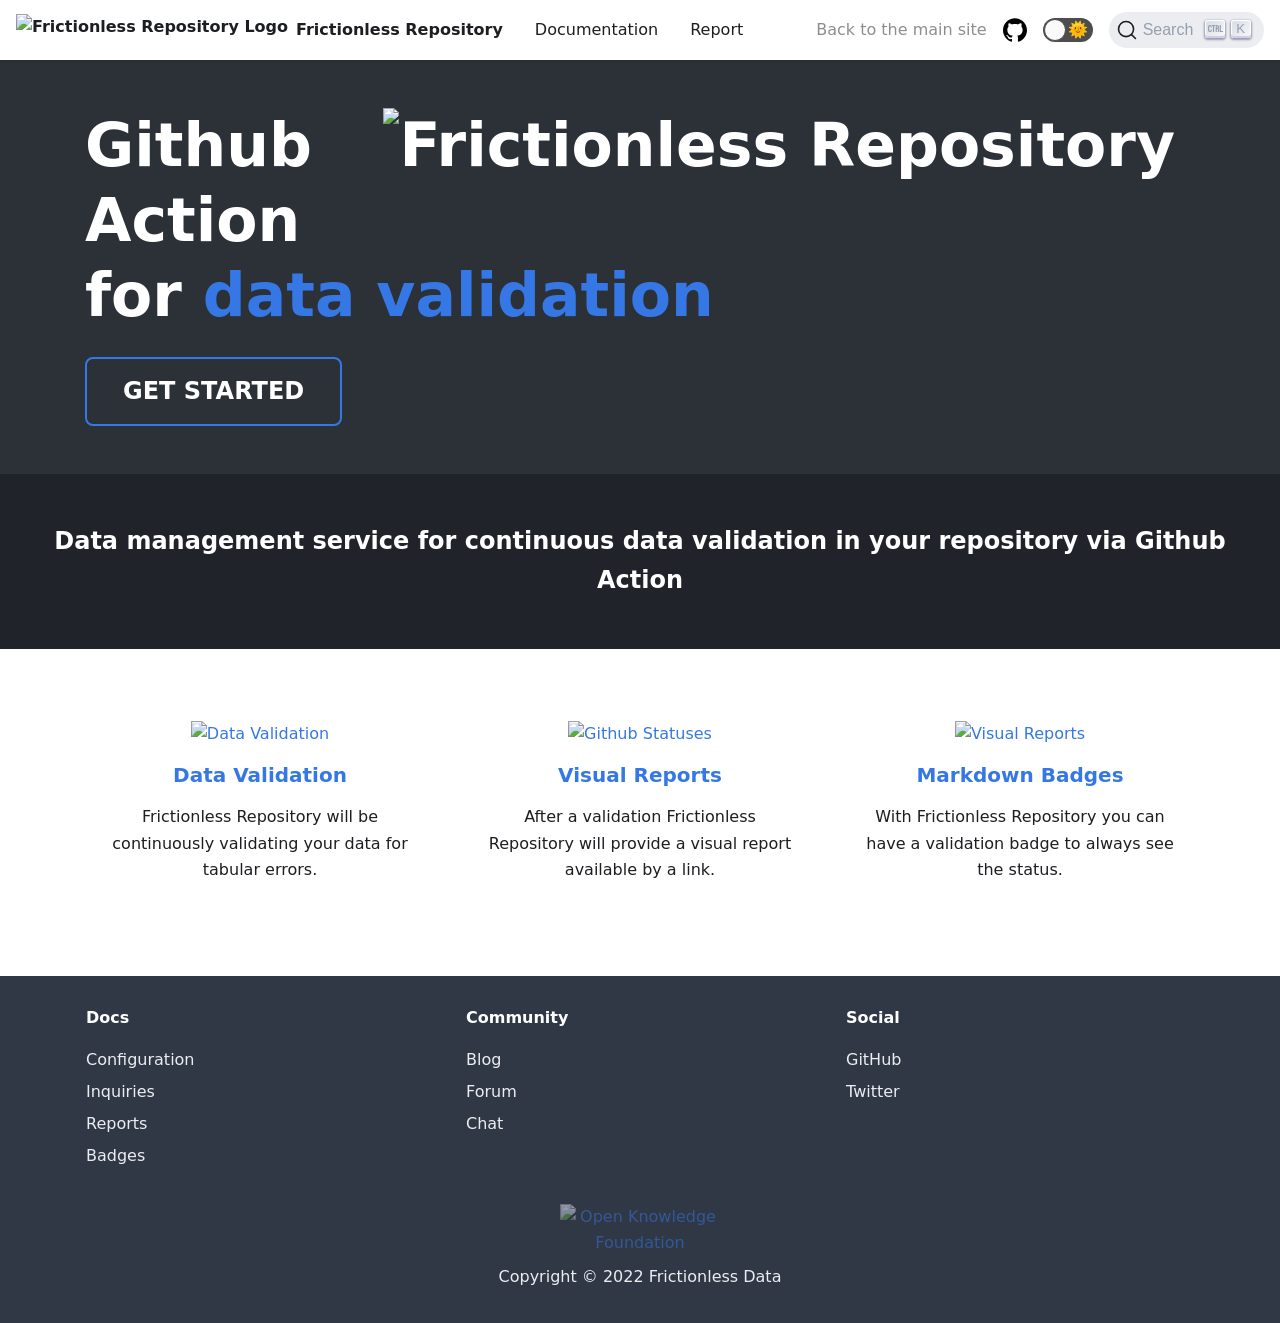
==== index.html @ dc53f37b "Deploying to site from  @ f4a8faf5091ffe5122a5ea6b5853c8a580663363 🚀" ====
<!doctype html>
<html lang="en" dir="ltr">
<head>
<meta charset="UTF-8">
<meta name="viewport" content="width=device-width,initial-scale=1">
<meta name="generator" content="Docusaurus v2.0.0-alpha.72">
<link rel="alternate" type="application/rss+xml" href="/blog/rss.xml" title="Frictionless Repository Blog RSS Feed">
<link rel="alternate" type="application/atom+xml" href="/blog/atom.xml" title="Frictionless Repository Blog Atom Feed">
<link rel="search" type="application/opensearchdescription+xml" title="Frictionless Repository" href="/opensearch.xml"><title data-react-helmet="true">Github Action for Frictionless Data validation | Frictionless Repository</title><meta data-react-helmet="true" property="og:title" content="Github Action for Frictionless Data validation | Frictionless Repository"><meta data-react-helmet="true" name="description" content="Github Action for Frictionless Data validation"><meta data-react-helmet="true" property="og:description" content="Github Action for Frictionless Data validation"><meta data-react-helmet="true" property="og:image" content="https://repository.frictionlessdata.io/img/docusaurus.png"><meta data-react-helmet="true" name="twitter:image" content="https://repository.frictionlessdata.io/img/docusaurus.png"><meta data-react-helmet="true" name="twitter:card" content="summary_large_image"><meta data-react-helmet="true" property="og:url" content="https://repository.frictionlessdata.io/"><meta data-react-helmet="true" name="docsearch:language" content="en"><meta data-react-helmet="true" name="docsearch:docusaurus_tag" content="default"><link data-react-helmet="true" rel="shortcut icon" href="/img/logo.png"><link data-react-helmet="true" rel="canonical" href="https://repository.frictionlessdata.io/"><link data-react-helmet="true" rel="alternate" href="https://repository.frictionlessdata.io/" hreflang="en"><link data-react-helmet="true" rel="alternate" href="https://repository.frictionlessdata.io/" hreflang="x-default"><link data-react-helmet="true" rel="preconnect" href="https://BH4D9OD16A-dsn.algolia.net" crossorigin="anonymous"><script data-react-helmet="true">function maybeInsertBanner(){window.__DOCUSAURUS_INSERT_BASEURL_BANNER&&insertBanner()}function insertBanner(){var n=document.getElementById("docusaurus-base-url-issue-banner-container");if(n){n.innerHTML='\n<div id="docusaurus-base-url-issue-banner" style="border: thick solid red; background-color: rgb(255, 230, 179); margin: 20px; padding: 20px; font-size: 20px;">\n   <p style="font-weight: bold; font-size: 30px;">Your Docusaurus site did not load properly.</p>\n   <p>A very common reason is a wrong site <a href="https://v2.docusaurus.io/docs/docusaurus.config.js/#baseurl" style="font-weight: bold;">baseUrl configuration</a>.</p>\n   <p>Current configured baseUrl = <span style="font-weight: bold; color: red;">/</span>  (default value)</p>\n   <p>We suggest trying baseUrl = <span id="docusaurus-base-url-issue-banner-suggestion-container" style="font-weight: bold; color: green;"></span></p>\n</div>\n';var e=document.getElementById("docusaurus-base-url-issue-banner-suggestion-container"),s=window.location.pathname,r="/"===s.substr(-1)?s:s+"/";e.innerHTML=r}}window.__DOCUSAURUS_INSERT_BASEURL_BANNER=!0,document.addEventListener("DOMContentLoaded",maybeInsertBanner)</script><link rel="stylesheet" href="/assets/css/styles.a4388055.css">
<link rel="preload" href="/assets/js/styles.81590f58.js" as="script">
<link rel="preload" href="/assets/js/runtime~main.02af3ae9.js" as="script">
<link rel="preload" href="/assets/js/main.503d4400.js" as="script">
<link rel="preload" href="/assets/js/common.3032c76e.js" as="script">
<link rel="preload" href="/assets/js/c4f5d8e4.3cab4b3d.js" as="script">
</head>
<body>
<script>!function(){function t(t){document.documentElement.setAttribute("data-theme",t)}var e=function(){var t=null;try{t=localStorage.getItem("theme")}catch(t){}return t}();t(null!==e?e:"light")}()</script><div id="__docusaurus">
<div id="docusaurus-base-url-issue-banner-container"></div><div><a href="#main" class="skipToContent_OuoZ">Skip to main content</a></div><nav class="navbar navbar--fixed-top navbarHideable_RReh"><div class="navbar__inner"><div class="navbar__items"><button aria-label="Navigation bar toggle" class="navbar__toggle" type="button" tabindex="0"><svg aria-label="Menu" width="30" height="30" viewBox="0 0 30 30" role="img" focusable="false"><title>Menu</title><path stroke="currentColor" stroke-linecap="round" stroke-miterlimit="10" stroke-width="2" d="M4 7h22M4 15h22M4 23h22"></path></svg></button><a class="navbar__brand" href="/"><img src="/img/logo.png" alt="Frictionless Repository Logo" class="themedImage_TMUO themedImage--light_4Vu1 navbar__logo"><img src="/img/logo.png" alt="Frictionless Repository Logo" class="themedImage_TMUO themedImage--dark_uzRr navbar__logo"><strong class="navbar__title">Frictionless Repository</strong></a><a class="navbar__item navbar__link" href="/docs/introduction">Documentation</a><a class="navbar__item navbar__link" href="/report">Report</a></div><div class="navbar__items navbar__items--right"><a href="https://frictionlessdata.io/" target="_blank" rel="noopener noreferrer" class="navbar__item navbar__link header-mainsite-link">Back to the main site</a><a href="https://github.com/frictionlessdata/repository" target="_blank" rel="noopener noreferrer" class="navbar__item navbar__link header-github-link" aria-label="GitHub repository"></a><div class="react-toggle react-toggle--disabled displayOnlyInLargeViewport_cxYs"><div class="react-toggle-track"><div class="react-toggle-track-check"><span class="toggle_iYfV">🌜</span></div><div class="react-toggle-track-x"><span class="toggle_iYfV">🌞</span></div></div><div class="react-toggle-thumb"></div><input type="checkbox" disabled="" aria-label="Dark mode toggle" class="react-toggle-screenreader-only"></div><button type="button" class="DocSearch DocSearch-Button" aria-label="Search"><span class="DocSearch-Button-Container"><svg width="20" height="20" class="DocSearch-Search-Icon" viewBox="0 0 20 20"><path d="M14.386 14.386l4.0877 4.0877-4.0877-4.0877c-2.9418 2.9419-7.7115 2.9419-10.6533 0-2.9419-2.9418-2.9419-7.7115 0-10.6533 2.9418-2.9419 7.7115-2.9419 10.6533 0 2.9419 2.9418 2.9419 7.7115 0 10.6533z" stroke="currentColor" fill="none" fill-rule="evenodd" stroke-linecap="round" stroke-linejoin="round"></path></svg><span class="DocSearch-Button-Placeholder">Search</span></span><span class="DocSearch-Button-Keys"></span></button></div></div><div role="presentation" class="navbar-sidebar__backdrop"></div><div class="navbar-sidebar"><div class="navbar-sidebar__brand"><a class="navbar__brand" href="/"><img src="/img/logo.png" alt="Frictionless Repository Logo" class="themedImage_TMUO themedImage--light_4Vu1 navbar__logo"><img src="/img/logo.png" alt="Frictionless Repository Logo" class="themedImage_TMUO themedImage--dark_uzRr navbar__logo"><strong class="navbar__title">Frictionless Repository</strong></a></div><div class="navbar-sidebar__items"><div class="menu"><ul class="menu__list"><li class="menu__list-item"><a class="menu__link" href="/docs/introduction">Documentation</a></li><li class="menu__list-item"><a class="menu__link" href="/report">Report</a></li><li class="menu__list-item"><a href="https://frictionlessdata.io/" target="_blank" rel="noopener noreferrer" class="menu__link header-mainsite-link">Back to the main site</a></li><li class="menu__list-item"><a href="https://github.com/frictionlessdata/repository" target="_blank" rel="noopener noreferrer" class="menu__link header-github-link" aria-label="GitHub repository"></a></li></ul></div></div></div></nav><div class="main-wrapper"><div class="hero_xiQH"><div class="heroInner_Ln6c"><h1 class="heroProjectTagline_iuFA"><img alt="Frictionless Repository" class="heroLogo_CzLu" src="/img/promo.png">Github <span>Action</span> <br>for <span class="heroProjectKeywords_bWqs">data validation</span></h1><div class="indexCtas_YzuK"><a class="indexCtasGetStartedButton_kAcb" href="/docs/introduction">Get Started</a><span class="indexCtasGitHubButtonWrapper_XkxM"><iframe class="indexCtasGitHubButton_iIgH" src="https://ghbtns.com/github-btn.html?user=frictionlessdata&amp;repo=repository&amp;type=star&amp;count=true&amp;size=large" width="160" height="30" title="GitHub Stars"></iframe></span></div></div></div><div class="announcement_F2B3 announcementDark_iLa6"><div class="announcementInner_6Se9">Data management service for continuous data validation in your repository via Github Action</div></div><div class="section_OcNc"><div class="container text--center"><div class="row"><div class="col"><a href="docs/introduction"><img class="featureImage_fOUF" alt="Data Validation" src="/img/validation.png"><h3 class="padding-top--md">Data Validation</h3></a><p class="padding-horiz--md">Frictionless Repository will be continuously validating your data for tabular errors.</p></div><div class="col"><a href="docs/reports"><img class="featureImage_fOUF" alt="Github Statuses" src="/img/reports.png"><h3 class="padding-top--md">Visual Reports</h3></a><p class="padding-horiz--md">After a validation Frictionless Repository will provide a visual report available by a link.</p></div><div class="col"><a href="docs/badges"><img class="featureImage_fOUF" alt="Visual Reports" src="/img/medal.png"><h3 class="padding-top--md">Markdown Badges</h3></a><p class="padding-horiz--md">With Frictionless Repository you can have a validation badge to always see the status.</p></div></div></div></div></div><footer class="footer footer--dark"><div class="container"><div class="row footer__links"><div class="col footer__col"><h4 class="footer__title">Docs</h4><ul class="footer__items"><li class="footer__item"><a class="footer__link-item" href="/docs/configuration">Configuration</a></li><li class="footer__item"><a class="footer__link-item" href="/docs/inquiries">Inquiries</a></li><li class="footer__item"><a class="footer__link-item" href="/docs/reports">Reports</a></li><li class="footer__item"><a class="footer__link-item" href="/docs/badges">Badges</a></li></ul></div><div class="col footer__col"><h4 class="footer__title">Community</h4><ul class="footer__items"><li class="footer__item"><a href="https://frictionlessdata.io/blog/" target="_blank" rel="noopener noreferrer" class="footer__link-item">Blog</a></li><li class="footer__item"><a href="https://github.com/frictionlessdata/project/discussions" target="_blank" rel="noopener noreferrer" class="footer__link-item">Forum</a></li><li class="footer__item"><a href="https://discordapp.com/invite/Sewv6av" target="_blank" rel="noopener noreferrer" class="footer__link-item">Chat</a></li></ul></div><div class="col footer__col"><h4 class="footer__title">Social</h4><ul class="footer__items"><li class="footer__item"><a href="https://github.com/frictionlessdata/frictionless-py" target="_blank" rel="noopener noreferrer" class="footer__link-item">GitHub</a></li><li class="footer__item"><a href="https://twitter.com/frictionlessd8a" target="_blank" rel="noopener noreferrer" class="footer__link-item">Twitter</a></li></ul></div></div><div class="footer__bottom text--center"><div class="margin-bottom--sm"><a href="https://okfn.org" target="_blank" rel="noopener noreferrer" class="footerLogoLink_SRtH"><img src="https://a.okfn.org/img/oki/landscape-white-468x122.png" alt="Open Knowledge Foundation" class="themedImage_TMUO themedImage--light_4Vu1 footer__logo"><img src="https://a.okfn.org/img/oki/landscape-white-468x122.png" alt="Open Knowledge Foundation" class="themedImage_TMUO themedImage--dark_uzRr footer__logo"></a></div><div class="footer__copyright">Copyright © 2022 Frictionless Data</div></div></div></footer></div>
<script src="/assets/js/styles.81590f58.js"></script>
<script src="/assets/js/runtime~main.02af3ae9.js"></script>
<script src="/assets/js/main.503d4400.js"></script>
<script src="/assets/js/common.3032c76e.js"></script>
<script src="/assets/js/c4f5d8e4.3cab4b3d.js"></script>
</body>
</html>
---- assets/css/styles.a4388055.css ----
.row .col,img{max-width:100%}.markdown li,body{word-wrap:break-word}pre,table{overflow:auto}blockquote,pre{margin:0 0 var(--ifm-spacing-vertical)}.button,.close{-webkit-appearance:none;cursor:pointer}.breadcrumbs__link,.button{transition-timing-function:var(--ifm-transition-timing-default)}.button--outline.button--active,.button--outline:active,.button--outline:hover,:root{--ifm-button-color:var(--ifm-font-color-base-inverse)}.button,.close,.menu__link,.navbar__link{cursor:pointer}.navbar--dark,:root{--ifm-navbar-link-hover-color:var(--ifm-color-primary)}.footer__items,.menu__list,.pills__item{list-style-type:none}.tabs__item,hr,img{box-sizing:content-box}:root,html[data-theme=dark]{--ifm-color-emphasis-500:var(--ifm-color-gray-500)}.react-toggle,html{-webkit-tap-highlight-color:transparent}:root{--ra-admonition-background-color:var(--ifm-alert-background-color);--ra-admonition-border-width:var(--ifm-alert-border-width);--ra-admonition-border-color:var(--ifm-alert-border-color);--ra-admonition-border-radius:var(--ifm-alert-border-radius);--ra-admonition-color:var(--ifm-alert-color);--ra-admonition-padding-vertical:var(--ifm-alert-padding-vertical);--ra-admonition-padding-horizontal:var(--ifm-alert-padding-horizontal);--ra-color-note:var(--ifm-color-secondary);--ra-color-important:var(--ifm-color-info);--ra-color-tip:var(--ifm-color-success);--ra-color-caution:var(--ifm-color-warning);--ra-color-warning:var(--ifm-color-danger);--ra-color-text-dark:var(--ifm-color-gray-900)}.admonition{margin-bottom:1em;--ra-admonition-icon-color:var(--ra-admonition-color)}.admonition:not(.alert){background-color:var(--ra-admonition-background-color);border:var(--ra-admonition-border-width) solid var(--ra-admonition-border-color);border-radius:var(--ra-admonition-border-radius);box-sizing:border-box;color:var(--ra-admonition-color);padding:var(--ra-admonition-padding-vertical) var(--ra-admonition-padding-horizontal);--ra-admonition-background-color:var(--ifm-color-primary)}.container,.row .col{padding:0 var(--ifm-spacing-horizontal);width:100%}.admonition h5{margin-top:0;margin-bottom:8px;text-transform:uppercase}.admonition-icon{display:inline-block;vertical-align:middle;margin-right:.2em}.admonition-icon svg{display:inline-block;width:22px;height:22px;stroke-width:0;fill:var(--ra-admonition-icon-color);stroke:var(--ra-admonition-icon-color)}.admonition-content>:last-child,blockquote>:last-child{margin-bottom:0}.admonition-note{--ra-admonition-color:var(--ra-color-text-dark)}:root{--ifm-dark-value:10%;--ifm-darker-value:15%;--ifm-darkest-value:30%;--ifm-light-value:15%;--ifm-lighter-value:30%;--ifm-lightest-value:50%;--ifm-color-primary:#3578e5;--ifm-color-primary-dark:#306cce;--ifm-color-primary-darker:#2d66c3;--ifm-color-primary-darkest:#2554a0;--ifm-color-primary-light:#538ce9;--ifm-color-primary-lighter:#72a1ed;--ifm-color-primary-lightest:#9abcf2;--ifm-color-secondary:#ebedf0;--ifm-color-secondary-dark:#d4d5d8;--ifm-color-secondary-darker:#c8c9cc;--ifm-color-secondary-darkest:#a4a6a8;--ifm-color-secondary-light:#eef0f2;--ifm-color-secondary-lighter:#f1f2f5;--ifm-color-secondary-lightest:#f5f6f8;--ifm-color-success:#00a400;--ifm-color-success-dark:#009400;--ifm-color-success-darker:#008b00;--ifm-color-success-darkest:#007300;--ifm-color-success-light:#26b226;--ifm-color-success-lighter:#4dbf4d;--ifm-color-success-lightest:#80d280;--ifm-color-info:#54c7ec;--ifm-color-info-dark:#4cb3d4;--ifm-color-info-darker:#47a9c9;--ifm-color-info-darkest:#3b8ba5;--ifm-color-info-light:#6ecfef;--ifm-color-info-lighter:#87d8f2;--ifm-color-info-lightest:#aae3f6;--ifm-color-warning:#ffba00;--ifm-color-warning-dark:#e6a700;--ifm-color-warning-darker:#d99e00;--ifm-color-warning-darkest:#b38200;--ifm-color-warning-light:#ffc426;--ifm-color-warning-lighter:#ffcf4d;--ifm-color-warning-lightest:#ffdd80;--ifm-color-danger:#fa383e;--ifm-color-danger-dark:#e13238;--ifm-color-danger-darker:#d53035;--ifm-color-danger-darkest:#af272b;--ifm-color-danger-light:#fb565b;--ifm-color-danger-lighter:#fb7478;--ifm-color-danger-lightest:#fd9c9f;--ifm-color-white:#fff;--ifm-color-black:#000;--ifm-color-gray-0:var(--ifm-color-white);--ifm-color-gray-100:#f5f6f7;--ifm-color-gray-200:#ebedf0;--ifm-color-gray-300:#dadde1;--ifm-color-gray-400:#ccd0d5;--ifm-color-gray-500:#bec3c9;--ifm-color-gray-600:#8d949e;--ifm-color-gray-700:#606770;--ifm-color-gray-800:#444950;--ifm-color-gray-900:#1c1e21;--ifm-color-gray-1000:var(--ifm-color-black);--ifm-color-emphasis-0:var(--ifm-color-gray-0);--ifm-color-emphasis-100:var(--ifm-color-gray-100);--ifm-color-emphasis-200:var(--ifm-color-gray-200);--ifm-color-emphasis-300:var(--ifm-color-gray-300);--ifm-color-emphasis-400:var(--ifm-color-gray-400);--ifm-color-emphasis-600:var(--ifm-color-gray-600);--ifm-color-emphasis-700:var(--ifm-color-gray-700);--ifm-color-emphasis-800:var(--ifm-color-gray-800);--ifm-color-emphasis-900:var(--ifm-color-gray-900);--ifm-color-emphasis-1000:var(--ifm-color-gray-1000);--ifm-color-content:var(--ifm-color-emphasis-900);--ifm-color-content-inverse:var(--ifm-color-emphasis-0);--ifm-color-content-secondary:#606770;--ifm-background-color:transparent;--ifm-background-surface-color:var(--ifm-color-content-inverse);--ifm-global-border-width:1px;--ifm-global-radius:0.4rem;--ifm-hover-overlay:rgba(0,0,0,0.05);--ifm-font-color-base:var(--ifm-color-content);--ifm-font-color-base-inverse:var(--ifm-color-content-inverse);--ifm-font-color-secondary:var(--ifm-color-content-secondary);--ifm-font-family-base:system-ui,-apple-system,Segoe UI,Roboto,Ubuntu,Cantarell,Noto Sans,sans-serif,BlinkMacSystemFont,"Segoe UI",Helvetica,Arial,sans-serif,"Apple Color Emoji","Segoe UI Emoji","Segoe UI Symbol";--ifm-font-family-monospace:SFMono-Regular,Menlo,Monaco,Consolas,"Liberation Mono","Courier New",monospace;--ifm-font-size-base:100%;--ifm-font-weight-light:300;--ifm-font-weight-normal:400;--ifm-font-weight-semibold:500;--ifm-font-weight-bold:700;--ifm-font-weight-base:var(--ifm-font-weight-normal);--ifm-line-height-base:1.65;--ifm-global-spacing:1rem;--ifm-spacing-vertical:var(--ifm-global-spacing);--ifm-spacing-horizontal:var(--ifm-global-spacing);--ifm-transition-fast:200ms;--ifm-transition-slow:400ms;--ifm-transition-timing-default:cubic-bezier(0.08,0.52,0.52,1);--ifm-global-shadow-lw:0 1px 2px 0 rgba(0,0,0,0.1);--ifm-global-shadow-md:0 5px 40px rgba(0,0,0,0.2);--ifm-global-shadow-tl:0 12px 28px 0 rgba(0,0,0,0.2),0 2px 4px 0 rgba(0,0,0,0.1);--ifm-z-index-dropdown:3;--ifm-z-index-fixed:4;--ifm-z-index-overlay:6;--ifm-container-width:1140px;--ifm-container-width-xl:1320px;--ifm-code-background:var(--ifm-color-emphasis-200);--ifm-code-border-radius:var(--ifm-global-radius);--ifm-code-color:var(--ifm-color-emphasis-900);--ifm-code-font-size:90%;--ifm-code-padding-horizontal:0.4rem;--ifm-code-padding-vertical:0.2rem;--ifm-pre-background:var(--ifm-color-emphasis-100);--ifm-pre-border-radius:var(--ifm-code-border-radius);--ifm-pre-color:inherit;--ifm-pre-line-height:1.45;--ifm-pre-padding:1rem;--ifm-heading-color:inherit;--ifm-heading-margin-top:0;--ifm-heading-margin-bottom:var(--ifm-spacing-vertical);--ifm-heading-font-family:inherit;--ifm-heading-font-weight:var(--ifm-font-weight-bold);--ifm-heading-line-height:1.25;--ifm-h1-font-size:2rem;--ifm-h2-font-size:1.5rem;--ifm-h3-font-size:1.25rem;--ifm-h4-font-size:1rem;--ifm-h5-font-size:0.875rem;--ifm-h6-font-size:0.85rem;--ifm-image-alignment-padding:1.25rem;--ifm-leading-desktop:1.25;--ifm-leading:calc(var(--ifm-leading-desktop)*1rem);--ifm-list-left-padding:2rem;--ifm-list-margin:1rem;--ifm-list-item-margin:0.25rem;--ifm-list-paragraph-margin:1rem;--ifm-table-cell-padding:0.75rem;--ifm-table-background:transparent;--ifm-table-stripe-background:var(--ifm-color-emphasis-100);--ifm-table-border-width:1px;--ifm-table-border-color:var(--ifm-color-emphasis-300);--ifm-table-head-background:inherit;--ifm-table-head-color:inherit;--ifm-table-head-font-weight:var(--ifm-font-weight-bold);--ifm-table-cell-color:inherit;--ifm-link-color:var(--ifm-color-primary);--ifm-link-decoration:none;--ifm-link-hover-color:var(--ifm-link-color);--ifm-link-hover-decoration:underline;--ifm-paragraph-margin-bottom:var(--ifm-leading);--ifm-blockquote-color:#6a737d;--ifm-blockquote-font-size:var(--ifm-font-size-base);--ifm-blockquote-padding-horizontal:1rem;--ifm-blockquote-padding-vertical:1rem;--ifm-hr-border-color:var(--ifm-color-emphasis-500);--ifm-hr-border-width:1px;--ifm-hr-margin-vertical:1.5rem;--ifm-alert-background-color:inherit;--ifm-alert-border-color:inherit;--ifm-alert-border-radius:var(--ifm-global-radius);--ifm-alert-border-width:var(--ifm-global-border-width);--ifm-alert-color:var(--ifm-font-color-base-inverse);--ifm-alert-padding-horizontal:var(--ifm-spacing-horizontal);--ifm-alert-padding-vertical:var(--ifm-spacing-vertical);--ifm-avatar-intro-margin:1rem;--ifm-avatar-intro-alignment:inherit;--ifm-avatar-photo-size-sm:2rem;--ifm-avatar-photo-size-md:3rem;--ifm-avatar-photo-size-lg:4rem;--ifm-avatar-photo-size-xl:6rem;--ifm-badge-background-color:inherit;--ifm-badge-border-color:inherit;--ifm-badge-border-radius:var(--ifm-global-radius);--ifm-badge-border-width:var(--ifm-global-border-width);--ifm-badge-color:var(--ifm-color-white);--ifm-badge-padding-horizontal:calc(var(--ifm-spacing-horizontal)*0.5);--ifm-badge-padding-vertical:calc(var(--ifm-spacing-vertical)*0.25);--ifm-breadcrumb-border-radius:1.5rem;--ifm-breadcrumb-spacing:0.0625rem;--ifm-breadcrumb-color-active:var(--ifm-color-primary);--ifm-breadcrumb-item-background-active:var(--ifm-hover-overlay);--ifm-breadcrumb-padding-horizontal:1rem;--ifm-breadcrumb-padding-vertical:0.5rem;--ifm-breadcrumb-size-multiplier:1;--ifm-breadcrumb-separator:url('data:image/svg+xml;utf8,<svg xmlns="http://www.w3.org/2000/svg" x="0px" y="0px" viewBox="0 0 256 256"><g><g><polygon points="79.093,0 48.907,30.187 146.72,128 48.907,225.813 79.093,256 207.093,128"/></g></g><g></g><g></g><g></g><g></g><g></g><g></g><g></g><g></g><g></g><g></g><g></g><g></g><g></g><g></g><g></g></svg>');--ifm-breadcrumb-separator-filter:none;--ifm-breadcrumb-separator-size:0.5rem;--ifm-breadcrumb-separator-size-multiplier:1.25;--ifm-button-background-color:inherit;--ifm-button-border-color:var(--ifm-button-background-color);--ifm-button-border-width:var(--ifm-global-border-width);--ifm-button-font-weight:var(--ifm-font-weight-bold);--ifm-button-padding-horizontal:1.5rem;--ifm-button-padding-vertical:0.375rem;--ifm-button-size-multiplier:1;--ifm-button-transition-duration:var(--ifm-transition-fast);--ifm-button-border-radius:calc(var(--ifm-global-radius)*var(--ifm-button-size-multiplier));--ifm-button-group-margin:2px;--ifm-card-background-color:var(--ifm-background-surface-color);--ifm-card-border-radius:calc(var(--ifm-global-radius)*2);--ifm-card-horizontal-spacing:var(--ifm-global-spacing);--ifm-card-vertical-spacing:var(--ifm-global-spacing);--ifm-toc-border-color:var(--ifm-color-emphasis-300);--ifm-toc-link-color:var(--ifm-color-content-secondary);--ifm-toc-padding-vertical:0.5rem;--ifm-toc-padding-horizontal:0.5rem;--ifm-dropdown-background-color:var(--ifm-background-surface-color);--ifm-dropdown-font-weight:var(--ifm-font-weight-semibold);--ifm-dropdown-link-color:var(--ifm-font-color-base);--ifm-dropdown-hover-background-color:var(--ifm-hover-overlay);--ifm-footer-background-color:var(--ifm-color-emphasis-100);--ifm-footer-color:inherit;--ifm-footer-link-color:var(--ifm-color-emphasis-700);--ifm-footer-link-hover-color:var(--ifm-color-primary);--ifm-footer-link-horizontal-spacing:0.5rem;--ifm-footer-padding-horizontal:calc(var(--ifm-spacing-horizontal)*2);--ifm-footer-padding-vertical:calc(var(--ifm-spacing-vertical)*2);--ifm-footer-title-color:inherit;--ifm-hero-background-color:var(--ifm-background-surface-color);--ifm-hero-text-color:var(--ifm-color-emphasis-800);--ifm-menu-color:var(--ifm-color-emphasis-700);--ifm-menu-color-active:var(--ifm-color-primary);--ifm-menu-color-background-active:var(--ifm-hover-overlay);--ifm-menu-color-background-hover:var(--ifm-hover-overlay);--ifm-menu-link-padding-horizontal:1rem;--ifm-menu-link-padding-vertical:0.375rem;--ifm-menu-link-sublist-icon:url('data:image/svg+xml;utf8,<svg xmlns="http://www.w3.org/2000/svg" width="16px" height="16px" viewBox="0 0 24 24"><path fill="rgba(0,0,0,0.5)" d="M7.41 15.41L12 10.83l4.59 4.58L18 14l-6-6-6 6z"></path></svg>');--ifm-menu-link-sublist-icon-filter:none;--ifm-navbar-background-color:var(--ifm-background-surface-color);--ifm-navbar-height:3.75rem;--ifm-navbar-item-padding-horizontal:1rem;--ifm-navbar-item-padding-vertical:0.25rem;--ifm-navbar-link-color:var(--ifm-font-color-base);--ifm-navbar-link-active-color:var(--ifm-link-color);--ifm-navbar-padding-horizontal:var(--ifm-spacing-horizontal);--ifm-navbar-padding-vertical:calc(var(--ifm-spacing-vertical)*0.5);--ifm-navbar-shadow:var(--ifm-global-shadow-lw);--ifm-navbar-search-input-background-color:var(--ifm-color-emphasis-200);--ifm-navbar-search-input-color:var(--ifm-color-emphasis-800);--ifm-navbar-search-input-placeholder-color:var(--ifm-color-emphasis-500);--ifm-navbar-search-input-icon:url('data:image/svg+xml;utf8,<svg fill="currentColor" xmlns="http://www.w3.org/2000/svg" viewBox="0 0 16 16" height="16px" width="16px"><path d="M6.02945,10.20327a4.17382,4.17382,0,1,1,4.17382-4.17382A4.15609,4.15609,0,0,1,6.02945,10.20327Zm9.69195,4.2199L10.8989,9.59979A5.88021,5.88021,0,0,0,12.058,6.02856,6.00467,6.00467,0,1,0,9.59979,10.8989l4.82338,4.82338a.89729.89729,0,0,0,1.29912,0,.89749.89749,0,0,0-.00087-1.29909Z" /></svg>');--ifm-navbar-sidebar-width:80vw;--ifm-pagination-border-radius:calc(var(--ifm-global-radius)*var(--ifm-pagination-size-multiplier));--ifm-pagination-color-active:var(--ifm-color-primary);--ifm-pagination-font-size:1rem;--ifm-pagination-item-active-background:var(--ifm-hover-overlay);--ifm-pagination-page-spacing:0.0625rem;--ifm-pagination-padding-horizontal:calc(var(--ifm-spacing-horizontal)*1);--ifm-pagination-padding-vertical:calc(var(--ifm-spacing-vertical)*0.25);--ifm-pagination-size-multiplier:1;--ifm-pagination-nav-border-radius:var(--ifm-global-radius);--ifm-pagination-nav-color-hover:var(--ifm-color-primary);--ifm-pills-color-active:var(--ifm-color-primary);--ifm-pills-color-background-active:var(--ifm-hover-overlay);--ifm-pills-spacing:0.0625rem;--ifm-tabs-color:var(--ifm-font-color-secondary);--ifm-tabs-color-active:var(--ifm-color-primary);--ifm-tabs-padding-horizontal:1rem;--ifm-tabs-padding-vertical:1rem;--ifm-tabs-spacing:0.0625rem;--ifm-scrollbar-size:7px;--ifm-scrollbar-track-background-color:#f1f1f1;--ifm-scrollbar-thumb-background-color:#888;--ifm-scrollbar-thumb-hover-background-color:#555;--docusaurus-announcement-bar-height:auto;--collapse-button-bg-color-dark:#2e333a;--doc-sidebar-width:300px;--docsearch-primary-color:#5468ff;--docsearch-text-color:#1c1e21;--docsearch-spacing:12px;--docsearch-icon-stroke-width:1.4;--docsearch-highlight-color:var(--docsearch-primary-color);--docsearch-muted-color:#969faf;--docsearch-container-background:rgba(101,108,133,0.8);--docsearch-logo-color:#5468ff;--docsearch-modal-width:560px;--docsearch-modal-height:600px;--docsearch-modal-background:#f5f6f7;--docsearch-modal-shadow:inset 1px 1px 0 0 hsla(0,0%,100%,0.5),0 3px 8px 0 #555a64;--docsearch-searchbox-height:56px;--docsearch-searchbox-background:#ebedf0;--docsearch-searchbox-focus-background:#fff;--docsearch-searchbox-shadow:inset 0 0 0 2px var(--docsearch-primary-color);--docsearch-hit-height:56px;--docsearch-hit-color:#444950;--docsearch-hit-active-color:#fff;--docsearch-hit-background:#fff;--docsearch-hit-shadow:0 1px 3px 0 #d4d9e1;--docsearch-key-gradient:linear-gradient(-225deg,#d5dbe4,#f8f8f8);--docsearch-key-shadow:inset 0 -2px 0 0 #cdcde6,inset 0 0 1px 1px #fff,0 1px 2px 1px rgba(30,35,90,0.4);--docsearch-footer-height:44px;--docsearch-footer-background:#fff;--docsearch-footer-shadow:0 -1px 0 0 #e0e3e8,0 -3px 6px 0 rgba(69,98,155,0.12);--docsearch-primary-color:var(--ifm-color-primary);--docsearch-text-color:var(--ifm-font-color-base)}.badge--danger,.badge--info,.badge--primary,.badge--secondary,.badge--success,.badge--warning{--ifm-badge-border-color:var(--ifm-badge-background-color)}.button--link,.button--outline{--ifm-button-background-color:transparent}.navbar--dark,.navbar--primary{--ifm-navbar-search-input-background-color:hsla(0,0%,100%,0.1);--ifm-navbar-search-input-placeholder-color:hsla(0,0%,100%,0.5)}*{box-sizing:border-box}html{background-color:var(--ifm-background-color);color:var(--ifm-font-color-base);font:var(--ifm-font-size-base)/var(--ifm-line-height-base) var(--ifm-font-family-base);-webkit-font-smoothing:antialiased;text-rendering:optimizelegibility;-ms-text-size-adjust:100%;-webkit-text-size-adjust:100%}body{margin:0;transition:var(--ifm-transition-fast) ease color}.container{margin:0 auto;max-width:var(--ifm-container-width)}.padding-bottom--none,.padding-vert--none{padding-bottom:0!important}.padding-top--none,.padding-vert--none{padding-top:0!important}.padding-horiz--none,.padding-left--none{padding-left:0!important}.padding-horiz--none,.padding-right--none{padding-right:0!important}.container--fluid{max-width:inherit}.row{display:flex;flex-direction:row;flex-wrap:wrap;margin:0 calc(var(--ifm-spacing-horizontal)*-1)}.margin-bottom--none,.margin-vert--none,.markdown>:last-child{margin-bottom:0!important}.margin-top--none,.margin-vert--none,.markdown>:first-child{margin-top:0!important}.row .col{--ifm-col-width:100%;flex:1 0;margin-left:0}.row .col.col--1,.row .col.col--2,.row .col.col--3,.row .col[class*=col--]{flex:0 0 var(--ifm-col-width);max-width:var(--ifm-col-width)}.row .col.col--1{--ifm-col-width:8.33333%}.row .col.col--offset-1{margin-left:8.33333%}.row .col.col--2{--ifm-col-width:16.66667%}.row .col.col--offset-2{margin-left:16.66667%}.row .col.col--3{--ifm-col-width:25%}.row .col.col--offset-3{margin-left:25%}.row .col.col--4{--ifm-col-width:33.33333%;flex:0 0 var(--ifm-col-width);max-width:var(--ifm-col-width)}.row .col.col--offset-4{margin-left:33.33333%}.row .col.col--5{--ifm-col-width:41.66667%;flex:0 0 var(--ifm-col-width);max-width:var(--ifm-col-width)}.row .col.col--6,.row .col.col--7{flex:0 0 var(--ifm-col-width);max-width:var(--ifm-col-width)}.row .col.col--offset-5{margin-left:41.66667%}.row .col.col--6{--ifm-col-width:50%}.row .col.col--offset-6{margin-left:50%}.row .col.col--7{--ifm-col-width:58.33333%}.row .col.col--offset-7{margin-left:58.33333%}.row .col.col--8{--ifm-col-width:66.66667%;flex:0 0 var(--ifm-col-width);max-width:var(--ifm-col-width)}.row .col.col--offset-8{margin-left:66.66667%}.row .col.col--9{--ifm-col-width:75%;flex:0 0 var(--ifm-col-width);max-width:var(--ifm-col-width)}.row .col.col--10,.row .col.col--11{flex:0 0 var(--ifm-col-width);max-width:var(--ifm-col-width)}.row .col.col--offset-9{margin-left:75%}.row .col.col--10{--ifm-col-width:83.33333%}.row .col.col--offset-10{margin-left:83.33333%}.row .col.col--11{--ifm-col-width:91.66667%}.row .col.col--offset-11{margin-left:91.66667%}.row .col.col--12{--ifm-col-width:100%;flex:0 0 var(--ifm-col-width);max-width:var(--ifm-col-width)}.row .col.col--offset-12{margin-left:100%}.row--no-gutters{margin-left:0;margin-right:0}.margin-horiz--none,.margin-left--none{margin-left:0!important}.margin-horiz--none,.margin-right--none{margin-right:0!important}.row--no-gutters>.col{padding-left:0;padding-right:0}.row--align-top{align-items:flex-start}.row--align-bottom{align-items:flex-end}.row--align-center{align-items:center}.row--align-stretch{align-items:stretch}.row--align-baseline{align-items:baseline}.margin--none{margin:0!important}.margin-bottom--xs,.margin-vert--xs{margin-bottom:.25rem!important}.margin-top--xs,.margin-vert--xs{margin-top:.25rem!important}.margin-horiz--xs,.margin-left--xs{margin-left:.25rem!important}.margin-horiz--xs,.margin-right--xs{margin-right:.25rem!important}.margin--xs{margin:.25rem!important}.margin-bottom--sm,.margin-vert--sm{margin-bottom:.5rem!important}.margin-top--sm,.margin-vert--sm{margin-top:.5rem!important}.margin-horiz--sm,.margin-left--sm{margin-left:.5rem!important}.margin-horiz--sm,.margin-right--sm{margin-right:.5rem!important}.margin--sm{margin:.5rem!important}.margin-bottom--md,.margin-vert--md{margin-bottom:1rem!important}.margin-top--md,.margin-vert--md{margin-top:1rem!important}.margin-horiz--md,.margin-left--md{margin-left:1rem!important}.margin-horiz--md,.margin-right--md{margin-right:1rem!important}.margin--md{margin:1rem!important}.margin-bottom--lg,.margin-vert--lg{margin-bottom:2rem!important}.margin-top--lg,.margin-vert--lg{margin-top:2rem!important}.margin-horiz--lg,.margin-left--lg{margin-left:2rem!important}.margin-horiz--lg,.margin-right--lg{margin-right:2rem!important}.margin--lg{margin:2rem!important}.margin-bottom--xl,.margin-vert--xl{margin-bottom:5rem!important}.margin-top--xl,.margin-vert--xl{margin-top:5rem!important}.margin-horiz--xl,.margin-left--xl{margin-left:5rem!important}.margin-horiz--xl,.margin-right--xl{margin-right:5rem!important}.margin--xl{margin:5rem!important}.padding--none{padding:0!important}.padding-bottom--xs,.padding-vert--xs{padding-bottom:.25rem!important}.padding-top--xs,.padding-vert--xs{padding-top:.25rem!important}.padding-horiz--xs,.padding-left--xs{padding-left:.25rem!important}.padding-horiz--xs,.padding-right--xs{padding-right:.25rem!important}.padding--xs{padding:.25rem!important}.padding-bottom--sm,.padding-vert--sm{padding-bottom:.5rem!important}.padding-top--sm,.padding-vert--sm{padding-top:.5rem!important}.padding-horiz--sm,.padding-left--sm{padding-left:.5rem!important}.padding-horiz--sm,.padding-right--sm{padding-right:.5rem!important}.padding--sm{padding:.5rem!important}.padding-bottom--md,.padding-vert--md{padding-bottom:1rem!important}.padding-top--md,.padding-vert--md{padding-top:1rem!important}.padding-horiz--md,.padding-left--md{padding-left:1rem!important}.padding-horiz--md,.padding-right--md{padding-right:1rem!important}.padding--md{padding:1rem!important}.padding-bottom--lg,.padding-vert--lg{padding-bottom:2rem!important}.padding-top--lg,.padding-vert--lg{padding-top:2rem!important}.padding-horiz--lg,.padding-left--lg{padding-left:2rem!important}.padding-horiz--lg,.padding-right--lg{padding-right:2rem!important}.padding--lg{padding:2rem!important}.padding-bottom--xl,.padding-vert--xl{padding-bottom:5rem!important}.padding-top--xl,.padding-vert--xl{padding-top:5rem!important}.padding-horiz--xl,.padding-left--xl{padding-left:5rem!important}.padding-horiz--xl,.padding-right--xl{padding-right:5rem!important}.padding--xl{padding:5rem!important}code{background-color:var(--ifm-code-background);border-radius:var(--ifm-code-border-radius);color:var(--ifm-code-color);font-family:var(--ifm-font-family-monospace);font-size:var(--ifm-code-font-size);padding:var(--ifm-code-padding-vertical) var(--ifm-code-padding-horizontal)}a code{color:inherit}pre{background-color:var(--ifm-pre-background);border-radius:var(--ifm-pre-border-radius);color:var(--ifm-pre-color);font:var(--ifm-code-font-size)/var(--ifm-pre-line-height) var(--ifm-font-family-monospace);padding:var(--ifm-pre-padding)}pre,pre code{word-wrap:normal}pre code{background-color:transparent;display:inline;font-size:100%;line-height:inherit;padding:0;white-space:pre;word-break:normal}kbd{background-color:var(--ifm-color-emphasis-0);border:1px solid var(--ifm-color-emphasis-400);border-radius:.2rem;box-shadow:inset 0 -1px 0 var(--ifm-color-emphasis-400);color:var(--ifm-color-emphasis-800);font:80% var(--ifm-font-family-monospace);padding:.15rem .3rem}h1,h2,h3,h4,h5,h6{color:var(--ifm-heading-color);font-weight:var(--ifm-heading-font-weight);line-height:var(--ifm-heading-line-height);margin:var(--ifm-heading-margin-top) 0 var(--ifm-heading-margin-bottom) 0}.badge,strong{font-weight:var(--ifm-font-weight-bold)}h1{font-size:var(--ifm-h1-font-size)}.searchResultItemHeading_Ydj3,h2{font-size:var(--ifm-h2-font-size)}h3{font-size:var(--ifm-h3-font-size)}h4{font-size:var(--ifm-h4-font-size)}h5{font-size:var(--ifm-h5-font-size)}h6{font-size:var(--ifm-h6-font-size)}img{border-style:none}img[align=right]{padding-left:var(--image-alignment-padding)}img[align=left]{padding-right:var(--image-alignment-padding)}.markdown{--ifm-h1-vertical-rhythm-top:3;--ifm-h2-vertical-rhythm-top:2;--ifm-h3-vertical-rhythm-top:1.5;--ifm-heading-vertical-rhythm-top:1.25;--ifm-h1-vertical-rhythm-bottom:1.25;--ifm-heading-vertical-rhythm-bottom:1}.markdown:after,.markdown:before,hr:after,hr:before{content:"";display:table}.markdown:after,hr:after{clear:both}.markdown>h1{--ifm-h1-font-size:3rem;margin-bottom:calc(var(--ifm-h1-vertical-rhythm-bottom)*var(--ifm-leading));margin-top:calc(var(--ifm-h1-vertical-rhythm-top)*var(--ifm-leading))}.markdown>h2,.markdown>h3,.markdown>h4,.markdown>h5,.markdown>h6{margin-bottom:calc(var(--ifm-heading-vertical-rhythm-bottom)*var(--ifm-leading))}.markdown>h2{--ifm-h2-font-size:2rem;margin-top:calc(var(--ifm-h2-vertical-rhythm-top)*var(--ifm-leading))}.markdown>h3{--ifm-h3-font-size:1.5rem;margin-top:calc(var(--ifm-h3-vertical-rhythm-top)*var(--ifm-leading))}.markdown>h4,.markdown>h5,.markdown>h6{margin-top:calc(var(--ifm-heading-vertical-rhythm-top)*var(--ifm-leading))}.codeBlockContainer_J\+bg,.markdown>p,.markdown>pre,.markdown>ul,.playgroundContainer_0Vwn{margin-bottom:var(--ifm-leading)}.markdown li>p{margin-top:var(--ifm-list-paragraph-margin)}.markdown li+li{margin-top:var(--ifm-list-item-margin)}ol,ul{margin:0 0 var(--ifm-list-margin);padding-left:var(--ifm-list-left-padding)}ol ol,ul ol{list-style-type:lower-roman}.avatar__name,ol ol,ol ul,ul ol,ul ul{margin:0}ol ol ol,ol ul ol,ul ol ol,ul ul ol{list-style-type:lower-alpha}table{border-collapse:collapse;display:block;margin-bottom:var(--ifm-spacing-vertical);width:100%}.avatar__photo,.card,hr{overflow:hidden}table tr{background-color:var(--ifm-table-background);border-top:var(--ifm-table-border-width) solid var(--ifm-table-border-color)}table tr:nth-child(2n){background-color:var(--ifm-table-stripe-background)}table td,table th{border:var(--ifm-table-border-width) solid var(--ifm-table-border-color);padding:var(--ifm-table-cell-padding)}table th{background-color:var(--ifm-table-head-background);color:var(--ifm-table-head-color);font-weight:var(--ifm-table-head-font-weight)}table td{color:var(--ifm-table-cell-color)}a{color:var(--ifm-link-color);text-decoration:var(--ifm-link-decoration);transition:color var(--ifm-transition-fast) var(--ifm-transition-timing-default)}a:hover{color:var(--ifm-link-hover-color);text-decoration:var(--ifm-link-hover-decoration)}.alert,.alert a{color:var(--ifm-alert-color)}.breadcrumbs__link:hover,a:not([href]){text-decoration:none}p{margin:0 0 var(--ifm-paragraph-margin-bottom)}blockquote{border-left:6px solid var(--ifm-color-emphasis-300);color:var(--ifm-blockquote-color);font-size:var(--ifm-blockquote-font-size);padding:var(--ifm-blockquote-padding-vertical) var(--ifm-blockquote-padding-horizontal)}blockquote>:first-child{margin-top:0}hr{border:var(--ifm-hr-border-width) solid var(--ifm-hr-border-color);margin:var(--ifm-hr-margin-vertical) 0}.alert{background-color:var(--ifm-alert-background-color);border-radius:var(--ifm-alert-border-radius);border:var(--ifm-alert-border-width) solid var(--ifm-alert-border-color);padding:var(--ifm-alert-padding-vertical) var(--ifm-alert-padding-horizontal)}.alert--primary{--ifm-alert-background-color:var(--ifm-color-primary);--ifm-alert-border-color:var(--ifm-color-primary)}.alert--secondary{--ifm-alert-background-color:var(--ifm-color-secondary);--ifm-alert-border-color:var(--ifm-color-secondary);--ifm-alert-color:var(--ifm-color-gray-900)}.alert--success{--ifm-alert-background-color:var(--ifm-color-success);--ifm-alert-border-color:var(--ifm-color-success)}.alert--info{--ifm-alert-background-color:var(--ifm-color-info);--ifm-alert-border-color:var(--ifm-color-info)}.alert--warning{--ifm-alert-background-color:var(--ifm-color-warning);--ifm-alert-border-color:var(--ifm-color-warning)}.alert--danger{--ifm-alert-background-color:var(--ifm-color-danger);--ifm-alert-border-color:var(--ifm-color-danger)}.alert a{text-decoration:underline}.alert .close{margin-right:calc(var(--ifm-alert-padding-horizontal)*-1);margin-top:calc(var(--ifm-alert-padding-vertical)*-1)}.avatar,.navbar,.navbar>.container,.navbar>.container-fluid{display:flex}.avatar__photo-link{display:block}.avatar__photo{border-radius:50%;height:var(--ifm-avatar-photo-size-md);width:var(--ifm-avatar-photo-size-md)}.avatar__photo--sm{height:var(--ifm-avatar-photo-size-sm);width:var(--ifm-avatar-photo-size-sm)}.avatar__photo--lg{height:var(--ifm-avatar-photo-size-lg);width:var(--ifm-avatar-photo-size-lg)}.avatar__photo--xl{height:var(--ifm-avatar-photo-size-xl);width:var(--ifm-avatar-photo-size-xl)}.avatar__photo+.avatar__intro{margin-left:var(--ifm-avatar-intro-margin)}.avatar__intro{display:flex;flex:1 1;flex-direction:column;justify-content:center;text-align:var(--ifm-avatar-intro-alignment)}.badge,.breadcrumbs__item,.breadcrumbs__link,.button,.dropdown>.navbar__link:after,.menu__link--sublist:after{display:inline-block}.avatar__subtitle{margin-top:.25rem}.avatar--vertical{--ifm-avatar-intro-alignment:center;--ifm-avatar-intro-margin:0.5rem;align-items:center;flex-direction:column}.avatar--vertical .avatar__intro{margin-left:0}.badge{background-color:var(--ifm-badge-background-color);border:var(--ifm-badge-border-width) solid var(--ifm-badge-border-color);border-radius:var(--ifm-badge-border-radius);color:var(--ifm-badge-color);font-size:75%;line-height:1;padding:var(--ifm-badge-padding-vertical) var(--ifm-badge-padding-horizontal);vertical-align:baseline}.badge--primary{--ifm-badge-background-color:var(--ifm-color-primary)}.badge--secondary{--ifm-badge-background-color:var(--ifm-color-secondary);color:var(--ifm-color-black)}.breadcrumbs__link,.button.button--secondary.button--outline:not(.button--active):not(:hover){color:var(--ifm-font-color-base)}.badge--success{--ifm-badge-background-color:var(--ifm-color-success)}.badge--info{--ifm-badge-background-color:var(--ifm-color-info)}.badge--warning{--ifm-badge-background-color:var(--ifm-color-warning)}.badge--danger{--ifm-badge-background-color:var(--ifm-color-danger)}.breadcrumbs{margin-bottom:0;padding-left:0}.breadcrumbs__item:not(:first-child){margin-left:var(--ifm-breadcrumb-spacing)}.breadcrumbs__item:not(:last-child){margin-right:var(--ifm-breadcrumb-spacing)}.breadcrumbs__item:not(:last-child):after{background:var(--ifm-breadcrumb-separator) 50%;content:" ";display:inline-block;-webkit-filter:var(--ifm-breadcrumb-separator-filter);filter:var(--ifm-breadcrumb-separator-filter);height:calc(var(--ifm-breadcrumb-separator-size)*var(--ifm-breadcrumb-size-multiplier)*var(--ifm-breadcrumb-separator-size-multiplier));margin:0 .5rem;opacity:.5;width:calc(var(--ifm-breadcrumb-separator-size)*var(--ifm-breadcrumb-size-multiplier)*var(--ifm-breadcrumb-separator-size-multiplier))}.breadcrumbs__item--active .breadcrumbs__link{color:var(--ifm-breadcrumb-color-active)}.breadcrumbs__item--active .breadcrumbs__link,.breadcrumbs__item:not(.breadcrumbs__item--active):hover .breadcrumbs__link{background:var(--ifm-breadcrumb-item-background-active)}.breadcrumbs__link{border-radius:var(--ifm-breadcrumb-border-radius);font-size:calc(1rem*var(--ifm-breadcrumb-size-multiplier));padding:calc(var(--ifm-breadcrumb-padding-vertical)*var(--ifm-breadcrumb-size-multiplier)) calc(var(--ifm-breadcrumb-padding-horizontal)*var(--ifm-breadcrumb-size-multiplier));transition-property:background,color;transition-duration:var(--ifm-transition-fast)}.breadcrumbs--sm{--ifm-breadcrumb-size-multiplier:0.8}.breadcrumbs--lg{--ifm-breadcrumb-size-multiplier:1.2}.button{appearance:none;background-color:var(--ifm-button-background-color);border-radius:var(--ifm-button-border-radius);border:var(--ifm-button-border-width) solid var(--ifm-button-border-color);font-size:calc(0.875rem*var(--ifm-button-size-multiplier));font-weight:var(--ifm-button-font-weight);line-height:1.5;padding:calc(var(--ifm-button-padding-vertical)*var(--ifm-button-size-multiplier)) calc(var(--ifm-button-padding-horizontal)*var(--ifm-button-size-multiplier));text-align:center;-webkit-user-select:none;-ms-user-select:none;user-select:none;vertical-align:middle;white-space:nowrap;transition-property:color,background,border-color;transition-duration:var(--ifm-button-transition-duration)}.copyButton_M3SB,.react-toggle{-webkit-user-select:none;-ms-user-select:none}.button,.button:hover{color:var(--ifm-button-color);text-decoration:none}.button--outline{--ifm-button-color:var(--ifm-button-border-color)}.button--outline:hover{--ifm-button-background-color:var(--ifm-button-border-color)}.button--link{--ifm-button-border-color:transparent;color:var(--ifm-link-color);text-decoration:var(--ifm-link-decoration)}.button--link.button--active,.button--link:active,.button--link:hover{color:var(--ifm-link-hover-color);text-decoration:var(--ifm-link-hover-decoration)}.button.disabled,.button:disabled,.button[disabled]{opacity:.65;pointer-events:none}.button--sm{--ifm-button-size-multiplier:0.8}.button--lg{--ifm-button-size-multiplier:1.35}.button--block{display:block;width:100%}.button.button--secondary{color:var(--ifm-color-gray-900)}.button--primary{--ifm-button-border-color:var(--ifm-color-primary)}.button--primary:not(.button--outline){--ifm-button-background-color:var(--ifm-color-primary)}.button--primary:not(.button--outline):hover{--ifm-button-background-color:var(--ifm-color-primary-dark);--ifm-button-border-color:var(--ifm-color-primary-dark)}.button--primary.button--active,.button--primary:active{--ifm-button-border-color:var(--ifm-color-primary-darker);--ifm-button-background-color:var(--ifm-color-primary-darker);background-color:var(--ifm-color-primary-darker);border-color:var(--ifm-color-primary-darker)}.button--secondary{--ifm-button-border-color:var(--ifm-color-secondary)}.button--secondary:not(.button--outline){--ifm-button-background-color:var(--ifm-color-secondary)}.button--secondary:not(.button--outline):hover{--ifm-button-background-color:var(--ifm-color-secondary-dark);--ifm-button-border-color:var(--ifm-color-secondary-dark)}.button--secondary.button--active,.button--secondary:active{--ifm-button-border-color:var(--ifm-color-secondary-darker);--ifm-button-background-color:var(--ifm-color-secondary-darker);background-color:var(--ifm-color-secondary-darker);border-color:var(--ifm-color-secondary-darker)}.button--success{--ifm-button-border-color:var(--ifm-color-success)}.button--success:not(.button--outline){--ifm-button-background-color:var(--ifm-color-success)}.button--success:not(.button--outline):hover{--ifm-button-background-color:var(--ifm-color-success-dark);--ifm-button-border-color:var(--ifm-color-success-dark)}.button--success.button--active,.button--success:active{--ifm-button-border-color:var(--ifm-color-success-darker);--ifm-button-background-color:var(--ifm-color-success-darker);background-color:var(--ifm-color-success-darker);border-color:var(--ifm-color-success-darker)}.button--info{--ifm-button-border-color:var(--ifm-color-info)}.button--info:not(.button--outline){--ifm-button-background-color:var(--ifm-color-info)}.button--info:not(.button--outline):hover{--ifm-button-background-color:var(--ifm-color-info-dark);--ifm-button-border-color:var(--ifm-color-info-dark)}.button--info.button--active,.button--info:active{--ifm-button-border-color:var(--ifm-color-info-darker);--ifm-button-background-color:var(--ifm-color-info-darker);background-color:var(--ifm-color-info-darker);border-color:var(--ifm-color-info-darker)}.button--warning{--ifm-button-border-color:var(--ifm-color-warning)}.button--warning:not(.button--outline){--ifm-button-background-color:var(--ifm-color-warning)}.button--warning:not(.button--outline):hover{--ifm-button-background-color:var(--ifm-color-warning-dark);--ifm-button-border-color:var(--ifm-color-warning-dark)}.button--warning.button--active,.button--warning:active{--ifm-button-border-color:var(--ifm-color-warning-darker);--ifm-button-background-color:var(--ifm-color-warning-darker);background-color:var(--ifm-color-warning-darker);border-color:var(--ifm-color-warning-darker)}.button--danger{--ifm-button-border-color:var(--ifm-color-danger)}.button--danger:not(.button--outline){--ifm-button-background-color:var(--ifm-color-danger)}.button--danger:not(.button--outline):hover{--ifm-button-background-color:var(--ifm-color-danger-dark);--ifm-button-border-color:var(--ifm-color-danger-dark)}.button--danger.button--active,.button--danger:active{--ifm-button-border-color:var(--ifm-color-danger-darker);--ifm-button-background-color:var(--ifm-color-danger-darker);background-color:var(--ifm-color-danger-darker);border-color:var(--ifm-color-danger-darker)}.button-group{display:inline-flex}.button-group>.button:not(:first-child){border-bottom-left-radius:0;border-top-left-radius:0;margin-left:var(--ifm-button-group-margin)}.button-group>.button:not(:last-child){border-bottom-right-radius:0;border-top-right-radius:0}.button-group>.button--active{z-index:1}.button-group--block{display:flex;justify-content:stretch}.button-group--block>.button{flex-grow:1}.card{background-color:var(--ifm-card-background-color);border-radius:var(--ifm-card-border-radius);box-shadow:var(--ifm-global-shadow-lw);display:flex;flex-direction:column}.card--full-height,.showcaseUser_lJWZ,body,html{height:100%}.card__image{padding-top:var(--ifm-card-vertical-spacing)}.card__image:first-child{padding-top:0}.card__body,.card__footer,.card__header{padding:var(--ifm-card-vertical-spacing) var(--ifm-card-horizontal-spacing)}.card__body:not(:last-child),.card__footer:not(:last-child),.card__header:not(:last-child){padding-bottom:0}.card__body>:last-child,.card__footer>:last-child,.card__header>:last-child{margin-bottom:0}.card__footer{margin-top:auto}.table-of-contents{font-size:.8rem;margin-bottom:0;padding:var(--ifm-toc-padding-vertical) 0}.table-of-contents,.table-of-contents ul{list-style-type:none;padding-left:var(--ifm-toc-padding-horizontal)}.table-of-contents li{margin:var(--ifm-toc-padding-vertical) var(--ifm-toc-padding-horizontal)}.table-of-contents__left-border{border-left:1px solid var(--ifm-toc-border-color)}.table-of-contents__link{color:var(--ifm-toc-link-color)}.table-of-contents__link--active,.table-of-contents__link--active code,.table-of-contents__link:hover,.table-of-contents__link:hover code{color:var(--ifm-color-primary);text-decoration:none}.close{appearance:none;background:none;border:none;color:var(--ifm-color-black);float:right;font-size:1.5rem;font-weight:var(--ifm-font-weight-bold);line-height:1;opacity:.5;padding:1rem;transition:opacity var(--ifm-transition-fast) var(--ifm-transition-timing-default)}.dropdown__menu,.menu__link,.menu__link:hover{transition-duration:var(--ifm-transition-fast)}.close:hover{opacity:.7}.close:focus{opacity:.8}.dropdown{display:inline-flex;font-weight:var(--ifm-dropdown-font-weight);position:relative;vertical-align:top}.dropdown--hoverable:hover .dropdown__menu,.dropdown--show .dropdown__menu{opacity:1;-webkit-transform:scale(1);transform:scale(1);visibility:visible}.dropdown--right .dropdown__menu{right:0}.dropdown--nocaret .navbar__link:after{content:none!important}.dropdown__menu{background-color:var(--ifm-dropdown-background-color);border-radius:var(--ifm-global-radius);box-shadow:var(--ifm-global-shadow-md);list-style:none;min-width:10rem;opacity:0;padding:.5rem;position:absolute;top:100%;-webkit-transform:scale(.8);transform:scale(.8);visibility:hidden;z-index:var(--ifm-z-index-dropdown);transition-property:opacity,transform,visibility,-webkit-transform;transition-timing-function:cubic-bezier(.24,.22,.015,1.56)}.dropdown__link{border-radius:.375rem;color:var(--ifm-dropdown-link-color);display:block;font-size:.875rem;padding:.375rem .5rem;white-space:nowrap}.dropdown__link--active,.dropdown__link:hover{background-color:var(--ifm-dropdown-hover-background-color);color:var(--ifm-dropdown-link-color);text-decoration:none}.dropdown__link--active,.dropdown__link--active:hover{--ifm-dropdown-link-color:var(--ifm-link-color)}.dropdown>.navbar__link:after{border-color:currentcolor transparent;border-style:solid;border-width:.4em .4em 0;content:"";margin-left:.3em;vertical-align:middle}.footer{background-color:var(--ifm-footer-background-color);color:var(--ifm-footer-color);padding:var(--ifm-footer-padding-vertical) var(--ifm-footer-padding-horizontal)}.footer--dark{--ifm-footer-background-color:#303846;--ifm-footer-color:var(--ifm-footer-link-color);--ifm-footer-link-color:var(--ifm-color-secondary);--ifm-footer-title-color:var(--ifm-color-white)}.footer__links{margin-bottom:1rem}.footer__link-item{color:var(--ifm-footer-link-color);line-height:2}.footer__link-item:hover{color:var(--ifm-footer-link-hover-color)}.footer__link-separator{margin:0 var(--ifm-footer-link-horizontal-spacing)}.footer__logo{margin-top:1rem;max-width:10rem}.footer__item,.pills__item+.pills__item{margin-top:0}.footer__title{color:var(--ifm-footer-title-color)}.footer__items{margin-bottom:0;padding-left:0}[type=checkbox]{padding:0}.hero{align-items:center;background-color:var(--ifm-hero-background-color);color:var(--ifm-hero-text-color);display:flex;padding:4rem 2rem}.hero--primary{--ifm-hero-background-color:var(--ifm-color-primary);--ifm-hero-text-color:var(--ifm-font-color-base-inverse)}.hero--dark{--ifm-hero-background-color:#303846;--ifm-hero-text-color:var(--ifm-color-white)}.hero__title{font-size:3rem}.hero__subtitle{font-size:1.5rem}.menu{font-weight:var(--ifm-font-weight-semibold);overflow-x:hidden}.menu__list{margin:0;padding-left:0}.menu__list .menu__list{margin-left:var(--ifm-menu-link-padding-horizontal)}.menu__list-item{margin:.25rem 0}.menu__list-item--collapsed .menu__link--sublist:after{-webkit-transform:rotate(90deg);transform:rotate(90deg)}.menu__link{border-radius:.25rem;display:flex;justify-content:space-between;line-height:20px;padding:var(--ifm-menu-link-padding-vertical) var(--ifm-menu-link-padding-horizontal)}.menu__link,.menu__link:hover{color:var(--ifm-menu-color);transition-property:color,background;transition-timing-function:var(--ifm-transition-timing-default)}.navbar-sidebar,.navbar-sidebar__backdrop{bottom:0;opacity:0;visibility:hidden;transition-timing-function:ease-in-out;top:0;left:0}.menu__link:hover{text-decoration:none;background:var(--ifm-menu-color-background-hover)}.menu__link--sublist:after{background:var(--ifm-menu-link-sublist-icon) 50%/2rem 2rem;content:" ";-webkit-filter:var(--ifm-menu-link-sublist-icon-filter);filter:var(--ifm-menu-link-sublist-icon-filter);height:1.25rem;-webkit-transform:rotate(180deg);transform:rotate(180deg);width:1.25rem;transition:-webkit-transform var(--ifm-transition-fast) linear;transition:transform var(--ifm-transition-fast) linear;transition:transform var(--ifm-transition-fast) linear,-webkit-transform var(--ifm-transition-fast) linear}.menu__link--active,.menu__link--active:hover{color:var(--ifm-menu-color-active)}.menu__link--active:not(.menu__link--sublist){background:var(--ifm-menu-color-background-active)}.menu--responsive .menu__button{bottom:2rem;display:none;position:fixed;right:1rem;z-index:var(--ifm-z-index-fixed)}.menu--show{background:var(--ifm-background-surface-color);bottom:0;left:0;overscroll-behavior:contain;padding:1rem;position:fixed;right:0;-ms-scroll-chaining:none;top:0;z-index:var(--ifm-z-index-overlay)}.menu--show .menu__list{display:inherit;opacity:1;transition:opacity var(--ifm-transition-fast) linear}.navbar{background-color:var(--ifm-navbar-background-color);box-shadow:var(--ifm-navbar-shadow);height:var(--ifm-navbar-height);padding:var(--ifm-navbar-padding-vertical) var(--ifm-navbar-padding-horizontal);width:100%}.navbar--fixed-top{position:-webkit-sticky;position:sticky;top:0;z-index:var(--ifm-z-index-fixed)}.navbar__inner{align-items:stretch;display:flex;flex-wrap:wrap;justify-content:space-between;width:100%}.navbar__brand{align-items:center;color:var(--ifm-navbar-link-color);display:flex;font-weight:700;height:2rem;margin-right:1rem}.navbar__brand:hover{color:inherit;text-decoration:none}.navbar__title{flex-shrink:0;max-width:100%}.navbar__toggle{background:none;border:none;color:inherit;cursor:pointer;display:none;margin-right:.5rem;padding:0}.navbar__item,.navbar__link{padding:var(--ifm-navbar-item-padding-vertical) var(--ifm-navbar-item-padding-horizontal)}.navbar__logo{height:100%;margin-right:.5rem}.navbar__items{align-items:center;display:flex;flex:1 1 auto}.navbar__items--center{flex:0 0 auto}.navbar__items--center .navbar__brand{margin:0}.navbar__items--right{justify-content:flex-end}.navbar__item{display:inline-block}.navbar__item.dropdown{padding:0}#nprogress,.navbar__item.dropdown .navbar__link:not([href]){pointer-events:none}.navbar__link{color:var(--ifm-navbar-link-color);font-weight:var(--ifm-font-weight-semibold);text-decoration:none}.navbar__link--active,.navbar__link:hover{color:var(--ifm-navbar-link-hover-color);text-decoration:none}.navbar--dark{--ifm-navbar-background-color:#303846;--ifm-navbar-link-color:var(--ifm-color-white);--ifm-navbar-search-input-color:var(--ifm-color-white)}.navbar--primary{--ifm-navbar-background-color:var(--ifm-color-primary);--ifm-navbar-link-hover-color:var(--ifm-color-white);--ifm-navbar-search-input-color:var(--ifm-color-emphasis-500)}.navbar__search{padding-left:var(--ifm-navbar-padding-horizontal)}.navbar__search-input{-webkit-appearance:none;appearance:none;background:var(--ifm-navbar-search-input-background-color) var(--ifm-navbar-search-input-icon) no-repeat .75rem/1rem 1rem;border:none;border-radius:2rem;color:var(--ifm-navbar-search-input-color);cursor:text;display:inline-block;font-size:.9rem;line-height:2rem;padding:0 .5rem 0 2.25rem;width:12.5rem}.navbar__search-input:-ms-input-placeholder{color:var(--ifm-navbar-search-input-placeholder-color)}.navbar__search-input::-webkit-input-placeholder{color:var(--ifm-navbar-search-input-placeholder-color)}.navbar__search-input::placeholder{color:var(--ifm-navbar-search-input-placeholder-color)}.navbar-sidebar{background-color:var(--ifm-navbar-background-color);box-shadow:var(--ifm-global-shadow-md);overflow:auto;position:fixed;-webkit-transform:translate3d(-100%,0,0);transform:translate3d(-100%,0,0);width:var(--ifm-navbar-sidebar-width);transition-property:opacity,visibility,transform,-webkit-transform;transition-duration:.25s}.navbar-sidebar--show .navbar-sidebar,.navbar-sidebar--show .navbar-sidebar__backdrop{opacity:1;visibility:visible}.navbar-sidebar--show .navbar-sidebar{-webkit-transform:translateZ(0);transform:translateZ(0)}.navbar-sidebar__backdrop{background-color:rgba(0,0,0,.6);position:fixed;right:0;transition-property:opacity,visibility;transition-duration:.1s}.navbar-sidebar__brand{align-items:center;box-shadow:var(--ifm-navbar-shadow);display:flex;height:var(--ifm-navbar-height);padding:var(--ifm-navbar-padding-vertical) var(--ifm-navbar-padding-horizontal)}.pagination__item,.pagination__link{display:inline-block}.navbar-sidebar__items{padding:.5rem}.pagination{font-size:var(--ifm-pagination-font-size);padding-left:0}.pagination--sm{--ifm-pagination-font-size:0.8rem;--ifm-pagination-padding-horizontal:0.8rem;--ifm-pagination-padding-vertical:0.2rem}.pagination--lg{--ifm-pagination-font-size:1.2rem;--ifm-pagination-padding-horizontal:1.2rem;--ifm-pagination-padding-vertical:0.3rem}.pagination__item:not(:first-child){margin-left:var(--ifm-pagination-page-spacing)}.pagination__item:not(:last-child){margin-right:var(--ifm-pagination-page-spacing)}.pagination__item>span{padding:var(--ifm-pagination-padding-vertical)}.pagination__item--active .pagination__link{color:var(--ifm-pagination-color-active)}.pagination__item--active .pagination__link,.pagination__item:not(.pagination__item--active):hover .pagination__link{background:var(--ifm-pagination-item-active-background)}.pagination__item--disabled,.pagination__item[disabled]{opacity:.25;pointer-events:none}.pagination__link{border-radius:var(--ifm-pagination-border-radius);color:var(--ifm-font-color-base);padding:var(--ifm-pagination-padding-vertical) var(--ifm-pagination-padding-horizontal);transition:background var(--ifm-transition-fast) var(--ifm-transition-timing-default)}.pagination__link:hover{text-decoration:none}.indexCtasGitHubButtonWrapper_XkxM,.main-docs-wrapper,.pagination-nav{display:flex}.pagination-nav__item{display:flex;flex:1 50%;max-width:50%}.pagination-nav__item--next{text-align:right}.pagination-nav__item+.pagination-nav__item{margin-left:var(--ifm-spacing-horizontal)}.pagination-nav__link{border:1px solid var(--ifm-color-emphasis-300);border-radius:var(--ifm-pagination-nav-border-radius);flex-grow:1;line-height:var(--ifm-heading-line-height);padding:var(--ifm-global-spacing);transition:border-color var(--ifm-transition-fast) var(--ifm-transition-timing-default)}.pagination-nav__link:hover{border-color:var(--ifm-pagination-nav-color-hover);text-decoration:none}.pagination-nav__label{font-size:var(--ifm-h4-font-size);font-weight:var(--ifm-heading-font-weight);word-break:break-word}.pagination-nav__sublabel{color:var(--ifm-color-content-secondary);font-size:var(--ifm-h5-font-size);font-weight:var(--ifm-font-weight-semibold);margin-bottom:.25rem}.pills,.tabs{font-weight:var(--ifm-font-weight-bold)}.pills{padding-left:0}.pills__item{border-radius:.5rem;cursor:pointer;display:inline-block;padding:.25rem 1rem;transition:background var(--ifm-transition-fast) var(--ifm-transition-timing-default)}.pills__item--active{background:var(--ifm-pills-color-background-active);color:var(--ifm-pills-color-active)}.pills__item:not(.pills__item--active):hover{background-color:var(--ifm-pills-color-background-active)}.pills__item:not(:first-child){margin-left:var(--ifm-pills-spacing)}.pills__item:not(:last-child){margin-right:var(--ifm-pills-spacing)}.pills--block{display:flex;justify-content:stretch}.pills--block .pills__item{flex-grow:1;text-align:center}.tabs{color:var(--ifm-tabs-color);display:flex;margin-bottom:0;overflow-x:auto;padding-left:0}.tabs__item{border-bottom:3px solid transparent;border-radius:var(--ifm-global-radius);cursor:pointer;display:inline-flex;margin:0;padding:var(--ifm-tabs-padding-vertical) var(--ifm-tabs-padding-horizontal);transition:background-color var(--ifm-transition-fast) var(--ifm-transition-timing-default)}.tabs__item--active{border-bottom-color:var(--ifm-tabs-color-active);border-bottom-left-radius:0;border-bottom-right-radius:0;color:var(--ifm-tabs-color-active)}.tabs__item:hover{background-color:var(--ifm-hover-overlay)}.tabs--block{justify-content:stretch}.tabs--block .tabs__item{flex-grow:1;justify-content:center}.shadow--lw{box-shadow:var(--ifm-global-shadow-lw)!important}.shadow--md{box-shadow:var(--ifm-global-shadow-md)!important}.shadow--tl{box-shadow:var(--ifm-global-shadow-tl)!important}.heroProjectKeywords_bWqs,.text--primary{color:var(--ifm-color-primary)}.text--secondary{color:var(--ifm-color-secondary)}.text--success{color:var(--ifm-color-success)}.text--info{color:var(--ifm-color-info)}.text--warning{color:var(--ifm-color-warning)}.text--danger{color:var(--ifm-color-danger)}.text--center{text-align:center}.text--left{text-align:left}.text--justify{text-align:justify}.searchLogoColumn_CHXe,.text--right{text-align:right}.text--capitalize{text-transform:capitalize}.text--lowercase{text-transform:lowercase}.playgroundHeader_lOFk,.text--uppercase{text-transform:uppercase}.text--light{font-weight:var(--ifm-font-weight-light)}.text--normal{font-weight:var(--ifm-font-weight-normal)}.text--semibold{font-weight:var(--ifm-font-weight-semibold)}.text--bold{font-weight:var(--ifm-font-weight-bold)}.text--italic{font-style:italic}.text--truncate{overflow:hidden;text-overflow:ellipsis;white-space:nowrap}.text--break{word-wrap:break-word!important;word-break:break-word!important}.text--no-decoration,.text--no-decoration:hover{text-decoration:none}.thin-scrollbar::-webkit-scrollbar{height:var(--ifm-scrollbar-size);width:var(--ifm-scrollbar-size)}.thin-scrollbar::-webkit-scrollbar-track{background:var(--ifm-scrollbar-track-background-color);border-radius:10px}.thin-scrollbar::-webkit-scrollbar-thumb{background:var(--ifm-scrollbar-thumb-background-color);border-radius:10px}.thin-scrollbar::-webkit-scrollbar-thumb:hover{background:var(--ifm-scrollbar-thumb-hover-background-color)}html[data-theme=dark]{--ifm-color-emphasis-0:var(--ifm-color-gray-1000);--ifm-color-emphasis-100:var(--ifm-color-gray-900);--ifm-color-emphasis-200:var(--ifm-color-gray-800);--ifm-color-emphasis-300:var(--ifm-color-gray-700);--ifm-color-emphasis-400:var(--ifm-color-gray-600);--ifm-color-emphasis-600:var(--ifm-color-gray-400);--ifm-color-emphasis-700:var(--ifm-color-gray-300);--ifm-color-emphasis-800:var(--ifm-color-gray-200);--ifm-color-emphasis-900:var(--ifm-color-gray-100);--ifm-color-emphasis-1000:var(--ifm-color-gray-0);--ifm-background-color:#18191a;--ifm-background-surface-color:#242526;--ifm-hover-overlay:hsla(0,0%,100%,0.05);--ifm-menu-link-sublist-icon-filter:invert(100%) sepia(94%) saturate(17%) hue-rotate(223deg) brightness(104%) contrast(98%);--ifm-color-content-secondary:#fff;--ifm-breadcrumb-separator-filter:invert(64%) sepia(11%) saturate(0%) hue-rotate(149deg) brightness(99%) contrast(95%);--docsearch-text-color:#f5f6f7;--docsearch-container-background:rgba(9,10,17,0.8);--docsearch-modal-background:#15172a;--docsearch-modal-shadow:inset 1px 1px 0 0 #2c2e40,0 3px 8px 0 #000309;--docsearch-searchbox-background:#090a11;--docsearch-searchbox-focus-background:#000;--docsearch-hit-color:#bec3c9;--docsearch-hit-shadow:none;--docsearch-hit-background:#090a11;--docsearch-key-gradient:linear-gradient(-26.5deg,#565872,#31355b);--docsearch-key-shadow:inset 0 -2px 0 0 #282d55,inset 0 0 1px 1px #51577d,0 2px 2px 0 rgba(3,4,9,0.3);--docsearch-footer-background:#1e2136;--docsearch-footer-shadow:inset 0 1px 0 0 rgba(73,76,106,0.5),0 -4px 8px 0 rgba(0,0,0,0.2);--docsearch-logo-color:#fff;--docsearch-muted-color:#7f8497}.header-version-link{padding-right:0}.header-mainsite-link{opacity:.5;padding-right:0}.header-github-link:hover{opacity:.6}.header-github-link:before{content:"";width:24px;height:24px;display:flex;background:url("data:image/svg+xml;charset=utf-8,%3Csvg viewBox='0 0 24 24' xmlns='http://www.w3.org/2000/svg'%3E%3Cpath d='M12 .297c-6.63 0-12 5.373-12 12 0 5.303 3.438 9.8 8.205 11.385.6.113.82-.258.82-.577 0-.285-.01-1.04-.015-2.04-3.338.724-4.042-1.61-4.042-1.61C4.422 18.07 3.633 17.7 3.633 17.7c-1.087-.744.084-.729.084-.729 1.205.084 1.838 1.236 1.838 1.236 1.07 1.835 2.809 1.305 3.495.998.108-.776.417-1.305.76-1.605-2.665-.3-5.466-1.332-5.466-5.93 0-1.31.465-2.38 1.235-3.22-.135-.303-.54-1.523.105-3.176 0 0 1.005-.322 3.3 1.23.96-.267 1.98-.399 3-.405 1.02.006 2.04.138 3 .405 2.28-1.552 3.285-1.23 3.285-1.23.645 1.653.24 2.873.12 3.176.765.84 1.23 1.91 1.23 3.22 0 4.61-2.805 5.625-5.475 5.92.42.36.81 1.096.81 2.22 0 1.606-.015 2.896-.015 3.286 0 .315.21.69.825.57C20.565 22.092 24 17.592 24 12.297c0-6.627-5.373-12-12-12'/%3E%3C/svg%3E") no-repeat}html[data-theme=dark] .header-github-link:before{background:url("data:image/svg+xml;charset=utf-8,%3Csvg viewBox='0 0 24 24' xmlns='http://www.w3.org/2000/svg'%3E%3Cpath fill='%23fff' d='M12 .297c-6.63 0-12 5.373-12 12 0 5.303 3.438 9.8 8.205 11.385.6.113.82-.258.82-.577 0-.285-.01-1.04-.015-2.04-3.338.724-4.042-1.61-4.042-1.61C4.422 18.07 3.633 17.7 3.633 17.7c-1.087-.744.084-.729.084-.729 1.205.084 1.838 1.236 1.838 1.236 1.07 1.835 2.809 1.305 3.495.998.108-.776.417-1.305.76-1.605-2.665-.3-5.466-1.332-5.466-5.93 0-1.31.465-2.38 1.235-3.22-.135-.303-.54-1.523.105-3.176 0 0 1.005-.322 3.3 1.23.96-.267 1.98-.399 3-.405 1.02.006 2.04.138 3 .405 2.28-1.552 3.285-1.23 3.285-1.23.645 1.653.24 2.873.12 3.176.765.84 1.23 1.91 1.23 3.22 0 4.61-2.805 5.625-5.475 5.92.42.36.81 1.096.81 2.22 0 1.606-.015 2.896-.015 3.286 0 .315.21.69.825.57C20.565 22.092 24 17.592 24 12.297c0-6.627-5.373-12-12-12'/%3E%3C/svg%3E") no-repeat}.menu__list-item .menu__list-item{margin:0;font-weight:400}div[role=tabpanel]{border:1px solid #3578e5;padding:10px 10px 0}.language-bash .token-line:before{content:"$ "}#nprogress .bar{background:#29d;position:fixed;z-index:7;top:0;left:0;width:100%;height:2px}#nprogress .peg{position:absolute;right:0;width:100px;height:100%;box-shadow:0 0 10px #29d,0 0 5px #29d;opacity:1;-webkit-transform:rotate(3deg) translateY(-4px);transform:rotate(3deg) translateY(-4px)}#docusaurus-base-url-issue-banner-container,.collapseSidebarButton_eoK2,.sidebarLogo_hmkv,.themedImage_TMUO{display:none}.skipToContent_OuoZ{position:fixed;top:1rem;left:100%;z-index:calc(var(--ifm-z-index-fixed) + 1);padding:calc(var(--ifm-global-spacing)/2) var(--ifm-global-spacing);color:var(--ifm-color-emphasis-900);background-color:var(--ifm-background-surface-color);border-radius:var(--ifm-global-radius);font:inherit;border:none}.skipToContent_OuoZ:focus{left:1rem}.announcementBar_axC9{position:relative;width:100%;height:var(--docusaurus-announcement-bar-height);background-color:var(--ifm-color-primary);color:var(--ifm-color-black)}.announcementBarClose_A3A1{position:absolute;right:0;top:0;width:55px;font-size:1.25rem;padding:0;border:none;cursor:pointer;background:none;color:inherit;height:100%}.announcementBarContent_6uhP{font-size:85%;width:100%;text-align:center;padding:5px 0}.announcementBarCloseable_y4cp{margin-right:55px}.announcementBarContent_6uhP a{color:inherit;text-decoration:underline}.toggle_iYfV{align-items:center;display:flex;height:10px;justify-content:center;width:10px}.toggle_iYfV:before{position:absolute}.react-toggle{touch-action:pan-x;position:relative;cursor:pointer;user-select:none}.react-toggle-screenreader-only{border:0;clip:rect(0 0 0 0);height:1px;margin:-1px;overflow:hidden;position:absolute;width:1px}.react-toggle--disabled{cursor:not-allowed}.react-toggle-track{width:50px;height:24px;border-radius:30px;background-color:#4d4d4d;transition:.2s}.react-toggle-track-check,.react-toggle-track-x{height:10px;top:0;bottom:0;margin:auto 0;position:absolute}.react-toggle-track-check{width:14px;left:8px;opacity:0;transition:opacity .25s}.react-toggle--checked .react-toggle-track-check,.react-toggle-track-x,[data-theme=dark] .react-toggle .react-toggle-track-check{opacity:1;transition:opacity .25s}.react-toggle-track-x{width:10px;right:10px}.react-toggle--checked .react-toggle-track-x,[data-theme=dark] .react-toggle .react-toggle-track-x{opacity:0}.react-toggle-thumb{position:absolute;top:1px;left:1px;width:22px;height:22px;border:1px solid #4d4d4d;border-radius:50%;background-color:#fafafa;transition:.25s}.react-toggle--checked .react-toggle-thumb,[data-theme=dark] .react-toggle .react-toggle-thumb{left:27px}.react-toggle--focus .react-toggle-thumb,.react-toggle:hover .react-toggle-thumb{box-shadow:0 0 2px 3px var(--ifm-color-primary)}.react-toggle:active:not(.react-toggle--disabled) .react-toggle-thumb{box-shadow:0 0 5px 5px var(--ifm-color-primary)}html[data-theme=dark] .themedImage--dark_uzRr,html[data-theme=light] .themedImage--light_4Vu1{display:initial}.navbarHideable_RReh{transition:-webkit-transform var(--ifm-transition-fast) ease;transition:transform var(--ifm-transition-fast) ease;transition:transform var(--ifm-transition-fast) ease,-webkit-transform var(--ifm-transition-fast) ease}.navbarHidden_FBwS{-webkit-transform:translate3d(0,calc(var(--ifm-navbar-height)*-1),0);transform:translate3d(0,calc(var(--ifm-navbar-height)*-1),0)}.footerLogoLink_SRtH{opacity:.5;transition:opacity var(--ifm-transition-fast) var(--ifm-transition-timing-default)}.codeBlockContent_csEI:hover>.copyButton_M3SB,.codeBlockTitle_oQzk:hover+.codeBlockContent_csEI .copyButton_M3SB,.copyButton_M3SB:focus,.footerLogoLink_SRtH:hover,.hash-link:focus,:hover>.hash-link{opacity:1}body:not(.navigation-with-keyboard) :not(input):focus{outline:0}#__docusaurus{min-height:100%;display:flex;flex-direction:column}.main-wrapper{flex:1 0 auto}.sidebarMenuIcon_iZzd{vertical-align:middle}.sidebarMenuCloseIcon_6kU2{display:inline-flex;justify-content:center;align-items:center;height:24px;font-size:1.5rem;font-weight:var(--ifm-font-weight-bold);line-height:.9;width:24px}.indexCtas_YzuK,.menuLinkExternal_anpt{align-items:center}.menu__list .menu__list{overflow-y:hidden;will-change:height;transition:height var(--ifm-transition-fast) linear}.menu__list-item--collapsed .menu__list{overflow:hidden;height:0!important}.menuLinkExternal_anpt:after{content:"";height:1.15rem;width:1.15rem;min-width:1.15rem;margin:0 auto 0 3%;background:url("data:image/svg+xml;charset=utf-8,%3Csvg xmlns='http://www.w3.org/2000/svg' width='16' height='16' viewBox='0 0 24 24'%3E%3Cpath fill='rgba(0,0,0,0.5)' d='M21 13v10H0V4h12v2H2v15h17v-8h2zm3-12H13.012l4.035 4-6.977 7.07 2.828 2.828 6.977-7.07L24 12V1z'/%3E%3C/svg%3E") no-repeat;-webkit-filter:var(--ifm-menu-link-sublist-icon-filter);filter:var(--ifm-menu-link-sublist-icon-filter)}.playgroundHeader_lOFk{letter-spacing:.08rem;padding:.75rem;font-weight:700;background:var(--ifm-color-emphasis-200);color:var(--ifm-color-content);font-size:var(--ifm-code-font-size)}.playgroundHeader_lOFk:first-of-type{background:var(--ifm-color-emphasis-600);color:var(--ifm-color-content-inverse);border-top-left-radius:var(--ifm-global-radius);border-top-right-radius:var(--ifm-global-radius)}.playgroundEditor_tpxO{font:var(--ifm-code-font-size)/var(--ifm-pre-line-height) var(--ifm-font-family-monospace)!important;direction:ltr}.playgroundPreview_DoiP{border:1px solid var(--ifm-color-emphasis-200);padding:1rem}.playgroundEditor_tpxO:last-of-type,.playgroundPreview_DoiP:last-of-type{border-bottom-left-radius:var(--ifm-global-radius);border-bottom-right-radius:var(--ifm-global-radius)}.codeBlockContent_csEI{position:relative;direction:ltr}.codeBlockTitle_oQzk{border-top-left-radius:var(--ifm-global-radius);border-top-right-radius:var(--ifm-global-radius);border-bottom:1px solid var(--ifm-color-emphasis-300);font-size:var(--ifm-code-font-size);font-weight:500;padding:.75rem var(--ifm-pre-padding)}.codeBlock_rtdJ{overflow:auto;border-radius:var(--ifm-global-radius)}.codeBlockWithTitle_ZT05{border-top-left-radius:0;border-top-right-radius:0}.copyButton_M3SB{background:rgba(0,0,0,.3);border:none;border-radius:var(--ifm-global-radius);color:var(--ifm-color-white);cursor:pointer;opacity:0;user-select:none;padding:.4rem .5rem;position:absolute;right:calc(var(--ifm-pre-padding)/2);top:calc(var(--ifm-pre-padding)/2);transition:opacity .2s ease-in-out}.DocSearch-Button,.DocSearch-Help{-webkit-user-select:none;-ms-user-select:none}.codeBlockLines_1zSZ{font:var(--ifm-code-font-size)/var(--ifm-pre-line-height) var(--ifm-font-family-monospace);white-space:pre;float:left;min-width:100%;padding:var(--ifm-pre-padding)}.anchor{display:block;position:relative;top:-.5rem}.hash-link{opacity:0;padding-left:.5rem;transition:opacity var(--ifm-transition-fast)}.enhancedAnchor_WiXH{top:calc(var(--ifm-navbar-height)*-1)}.feedbackBackground_3wf7{padding:var(--ifm-spacing-horizontal);border-radius:4px;background:var(--ifm-color-feedback-background)}.docMainContainer_r8cw,.docPage_lDyR{display:flex;width:100%}.searchQueryInput_4zAW,.searchVersionInput_ozis{border-radius:var(--ifm-global-radius);border:0;font-size:var(--ifm-font-size-base);font-family:var(--ifm-font-family-base);padding:.8rem;width:100%;background:var(--docsearch-searchbox-focus-background);color:var(--docsearch-text-color);margin-bottom:1rem;box-shadow:inset 0 0 0 2px var(--ifm-toc-border-color);transition:var(--ifm-transition-fast) ease box-shadow}.searchQueryInput_4zAW:active,.searchQueryInput_4zAW:focus,.searchVersionInput_ozis:active,.searchVersionInput_ozis:focus{box-shadow:var(--docsearch-searchbox-shadow)}.searchQueryInput_4zAW::-webkit-input-placeholder{color:var(--docsearch-muted-color)}.searchQueryInput_4zAW:-ms-input-placeholder{color:var(--docsearch-muted-color)}.searchQueryInput_4zAW::placeholder{color:var(--docsearch-muted-color)}.searchResultsColumn_7sbA{font-size:.9rem}.algoliaLogo_ayeM{max-width:150px}.algoliaLogoPathFill_UrkK{fill:var(--ifm-font-color-base)}.searchResultItem_Hr8z{padding:1rem 0;border-bottom:1px solid var(--ifm-toc-border-color)}.searchResultItemPath_tbl0{font-size:.8rem;color:var(--ifm-color-content-secondary);display:block}.searchResultItemPathSeparator_nm\+2{margin:0 .5rem;font-size:1rem;font-weight:600;color:var(--ifm-color-emphasis-400)}.searchResultItemSummary_ESJ1{margin:.5rem 0 0;font-style:italic}.loadingSpinner_qctK{pointer-events:none;width:3rem;height:3rem;border:.4em solid #eee;border-top:.4em solid var(--ifm-color-primary);border-radius:50%;-webkit-animation:1s linear infinite a;animation:1s linear infinite a;margin:0 auto}@-webkit-keyframes a{to{-webkit-transform:rotate(1turn);transform:rotate(1turn)}}@keyframes a{to{-webkit-transform:rotate(1turn);transform:rotate(1turn)}}.loader_g07B{margin-top:2rem}.search-result-match{color:var(--docsearch-hit-color);background:rgba(255,215,142,.25);padding:.09em 0}.section_OcNc{padding:72px 0}.sectionAlt_Bwn8{background-color:var(--ifm-color-emphasis-inverse-alpha-30)}.sectionInner_Pd3N{margin:0 auto}.featureImage_fOUF{max-width:60%;max-height:128px;margin:0 auto}.announcement_F2B3{font-weight:700;font-size:24px;padding:48px;margin:0 auto;text-align:center}.announcementDark_iLa6{background-color:#20232a;color:#fff}.announcementInner_6Se9{margin:0 auto;max-width:1200px}.hero_xiQH{background-color:#2b3137;padding:48px}.heroInner_Ln6c{margin:0 auto;max-width:1150px;padding:0 20px}.heroProjectTagline_iuFA{color:#fff;font-size:60px;margin:0}@-webkit-keyframes b{0%{opacity:0;-webkit-transform:scale(.1) rotate(30deg);transform:scale(.1) rotate(30deg);-webkit-transform-origin:center bottom;transform-origin:center bottom}50%{-webkit-transform:rotate(-10deg);transform:rotate(-10deg)}70%{-webkit-transform:rotate(3deg);transform:rotate(3deg)}to{opacity:1;-webkit-transform:scale(1);transform:scale(1)}}@keyframes b{0%{opacity:0;-webkit-transform:scale(.1) rotate(30deg);transform:scale(.1) rotate(30deg);-webkit-transform-origin:center bottom;transform-origin:center bottom}50%{-webkit-transform:rotate(-10deg);transform:rotate(-10deg)}70%{-webkit-transform:rotate(3deg);transform:rotate(3deg)}to{opacity:1;-webkit-transform:scale(1);transform:scale(1)}}.heroLogo_CzLu{-webkit-animation-duration:2s;animation-duration:2s;-webkit-animation-name:b;animation-name:b;float:right;margin-top:-20px;padding:20px;background-color:#2b3137}.indexCtas_YzuK{display:flex;margin-top:24px}.indexCtasGetStartedButton_kAcb{border-width:1px;display:inline-block;line-height:1.2em;text-decoration:none!important;text-transform:uppercase;transition:background .3s,color .3s;border-radius:8px;border:2px solid var(--ifm-color-primary);color:#fff;font-size:24px;font-weight:700;padding:18px 36px}.indexCtasGitHubButton_iIgH{border:none;margin-left:24px;overflow:hidden}.lastUpdatedDate_nN9m{font-weight:700}.tableOfContents_vrFS{max-height:calc(100vh - var(--ifm-navbar-height) - 2rem);overflow-y:auto;position:-webkit-sticky;position:sticky;top:calc(var(--ifm-navbar-height) + 2rem)}.iconEdit_mS5F{margin-right:.3em;vertical-align:sub}.docTitle_-X99{font-size:3rem;margin-bottom:calc(var(--ifm-leading-desktop)*var(--ifm-leading))}.docItemContainer_oiyr{margin:0 auto;padding:0 .5rem}.DocSearch-Button{align-items:center;background:var(--docsearch-searchbox-background);border:0;border-radius:40px;color:var(--docsearch-muted-color);cursor:pointer;display:flex;font-weight:500;height:36px;justify-content:space-between;margin:0 0 0 16px;padding:0 8px;user-select:none}.DocSearch-Button:active,.DocSearch-Button:focus,.DocSearch-Button:hover{background:var(--docsearch-searchbox-focus-background);box-shadow:var(--docsearch-searchbox-shadow);color:var(--docsearch-text-color);outline:0}.DocSearch-Button-Container{align-items:center;display:flex}.DocSearch-Search-Icon{stroke-width:1.6}.DocSearch-Hit-Tree,.DocSearch-Hit-action,.DocSearch-Hit-icon,.DocSearch-Reset{stroke-width:var(--docsearch-icon-stroke-width)}.DocSearch-Button .DocSearch-Search-Icon{color:var(--docsearch-text-color)}.DocSearch-Button-Placeholder{font-size:1rem;padding:0 12px 0 6px}.DocSearch-Input,.DocSearch-Link{-webkit-appearance:none;font:inherit}.DocSearch-Button-Keys{display:flex;min-width:calc(40px + .8em)}.DocSearch-Button-Key{align-items:center;background:var(--docsearch-key-gradient);border-radius:3px;box-shadow:var(--docsearch-key-shadow);color:var(--docsearch-muted-color);display:flex;height:18px;justify-content:center;margin-right:.4em;padding-bottom:2px;position:relative;top:-1px;width:20px}.DocSearch--active{overflow:hidden!important}.DocSearch-Container,.DocSearch-Container *{box-sizing:border-box}.DocSearch-Container{background-color:var(--docsearch-container-background);height:100vh;left:0;position:fixed;top:0;width:100vw;z-index:4}.DocSearch-Container a{text-decoration:none}.DocSearch-Link{appearance:none;background:none;border:0;color:var(--docsearch-highlight-color);cursor:pointer;margin:0;padding:0}.DocSearch-Modal{background:var(--docsearch-modal-background);border-radius:6px;box-shadow:var(--docsearch-modal-shadow);flex-direction:column;margin:60px auto auto;max-width:var(--docsearch-modal-width);position:relative}.DocSearch-SearchBar{display:flex;padding:var(--docsearch-spacing) var(--docsearch-spacing) 0}.DocSearch-Form{align-items:center;background:var(--docsearch-searchbox-focus-background);border-radius:4px;box-shadow:var(--docsearch-searchbox-shadow);display:flex;height:var(--docsearch-searchbox-height);margin:0;padding:0 var(--docsearch-spacing);position:relative;width:100%}.DocSearch-Input{appearance:none;background:0 0;border:0;color:var(--docsearch-text-color);flex:1;font-size:1.2em;height:100%;outline:0;padding:0 0 0 8px;width:80%}.DocSearch-Hit-action-button,.DocSearch-Reset{-webkit-appearance:none;border:0;cursor:pointer}.DocSearch-Input::-webkit-input-placeholder{color:var(--docsearch-muted-color);opacity:1}.DocSearch-Input:-ms-input-placeholder{color:var(--docsearch-muted-color);opacity:1}.DocSearch-Input::placeholder{color:var(--docsearch-muted-color);opacity:1}.DocSearch-Input::-webkit-search-cancel-button,.DocSearch-Input::-webkit-search-decoration,.DocSearch-Input::-webkit-search-results-button,.DocSearch-Input::-webkit-search-results-decoration{display:none}.DocSearch-LoadingIndicator,.DocSearch-MagnifierLabel,.DocSearch-Reset{margin:0;padding:0}.DocSearch-Container--Stalled .DocSearch-LoadingIndicator,.DocSearch-MagnifierLabel,.DocSearch-Reset{align-items:center;color:var(--docsearch-highlight-color);display:flex;justify-content:center}.DocSearch-Cancel,.DocSearch-Container--Stalled .DocSearch-MagnifierLabel,.DocSearch-LoadingIndicator,.DocSearch-Reset[hidden]{display:none}.DocSearch-Reset{-webkit-animation:.1s ease-in forwards c;animation:.1s ease-in forwards c;appearance:none;background:none;border-radius:50%;color:var(--docsearch-icon-color);padding:2px;right:0}.DocSearch-Help,.DocSearch-HitsFooter,.DocSearch-Label{color:var(--docsearch-muted-color)}.DocSearch-Reset:focus{outline:0}.DocSearch-Reset:hover{color:var(--docsearch-highlight-color)}.DocSearch-LoadingIndicator svg,.DocSearch-MagnifierLabel svg{height:24px;width:24px}.DocSearch-Dropdown{max-height:calc(var(--docsearch-modal-height) - var(--docsearch-searchbox-height) - var(--docsearch-spacing) - var(--docsearch-footer-height));min-height:var(--docsearch-spacing);overflow-y:auto;overflow-y:overlay;padding:0 var(--docsearch-spacing);scrollbar-color:var(--docsearch-muted-color) var(--docsearch-modal-background);scrollbar-width:thin}.DocSearch-Dropdown::-webkit-scrollbar{width:12px}.DocSearch-Dropdown::-webkit-scrollbar-track{background:0 0}.DocSearch-Dropdown::-webkit-scrollbar-thumb{background-color:var(--docsearch-muted-color);border:3px solid var(--docsearch-modal-background);border-radius:20px}.DocSearch-Dropdown ul{list-style:none;margin:0;padding:0}.DocSearch-Label{font-size:.75em;line-height:1.6em}.DocSearch-Help{font-size:.9em;margin:0;user-select:none}.DocSearch-Title{font-size:1.2em}.DocSearch-Logo a{display:flex}.DocSearch-Logo svg{color:var(--docsearch-logo-color);margin-left:8px}.DocSearch-Hits:last-of-type{margin-bottom:24px}.DocSearch-Hits mark{background:none;color:var(--docsearch-highlight-color)}.DocSearch-HitsFooter{display:flex;font-size:.85em;justify-content:center;margin-bottom:var(--docsearch-spacing);padding:var(--docsearch-spacing)}.DocSearch-HitsFooter a{border-bottom:1px solid;color:inherit}.DocSearch-Hit{border-radius:4px;display:flex;padding-bottom:4px;position:relative}.DocSearch-Hit--deleting{opacity:0;transition:.25s linear}.DocSearch-Hit--favoriting{-webkit-transform:scale(0);transform:scale(0);-webkit-transform-origin:top center;transform-origin:top center;transition:.25s linear .25s}.DocSearch-Hit a{background:var(--docsearch-hit-background);border-radius:4px;box-shadow:var(--docsearch-hit-shadow);display:block;padding-left:var(--docsearch-spacing);width:100%}.DocSearch-Hit-source{background:var(--docsearch-modal-background);color:var(--docsearch-highlight-color);font-size:.85em;font-weight:600;line-height:32px;margin:0 -4px;padding:8px 4px 0;position:-webkit-sticky;position:sticky;top:0;z-index:2}.DocSearch-Hit-Tree{color:var(--docsearch-muted-color);height:var(--docsearch-hit-height);opacity:.5;width:24px}.DocSearch-Hit[aria-selected=true] a{background-color:var(--docsearch-highlight-color)}.DocSearch-Hit[aria-selected=true] mark{text-decoration:underline}.DocSearch-Hit-Container{align-items:center;color:var(--docsearch-hit-color);display:flex;flex-direction:row;height:var(--docsearch-hit-height);padding:0 var(--docsearch-spacing) 0 0}.DocSearch-Hit-icon{height:20px;width:20px}.DocSearch-Hit-action,.DocSearch-Hit-icon{color:var(--docsearch-muted-color)}.DocSearch-Hit-action{align-items:center;display:flex;height:22px;width:22px}.DocSearch-Hit-action svg{display:block;height:18px;width:18px}.DocSearch-Hit-action+.DocSearch-Hit-action{margin-left:6px}.DocSearch-Hit-action-button{appearance:none;background:none;border-radius:50%;color:inherit;padding:2px}svg.DocSearch-Hit-Select-Icon{display:none}.DocSearch-Hit[aria-selected=true] .DocSearch-Hit-Select-Icon{display:block}.DocSearch-Hit-action-button:focus,.DocSearch-Hit-action-button:hover{background:rgba(0,0,0,.2);transition:background-color .1s ease-in}.DocSearch-Hit-action-button:focus path,.DocSearch-Hit-action-button:hover path{fill:#fff}.DocSearch-Hit-content-wrapper{display:flex;flex:1 1 auto;flex-direction:column;font-weight:500;justify-content:center;line-height:1.2em;margin:0 8px;overflow-x:hidden;position:relative;text-overflow:ellipsis;white-space:nowrap;width:80%}.DocSearch-Hit-title{font-size:.9em}.DocSearch-Hit-path{color:var(--docsearch-muted-color);font-size:.75em}.DocSearch-Hit[aria-selected=true] .DocSearch-Hit-Tree,.DocSearch-Hit[aria-selected=true] .DocSearch-Hit-action,.DocSearch-Hit[aria-selected=true] .DocSearch-Hit-icon,.DocSearch-Hit[aria-selected=true] .DocSearch-Hit-path,.DocSearch-Hit[aria-selected=true] .DocSearch-Hit-text,.DocSearch-Hit[aria-selected=true] .DocSearch-Hit-title,.DocSearch-Hit[aria-selected=true] mark{color:var(--docsearch-hit-active-color)!important}.DocSearch-ErrorScreen,.DocSearch-NoResults,.DocSearch-StartScreen{font-size:.9em;margin:0 auto;padding:36px 0;text-align:center;width:80%}.DocSearch-Screen-Icon{color:var(--docsearch-muted-color);padding-bottom:12px}.DocSearch-NoResults-Prefill-List{display:inline-block;padding-bottom:24px;text-align:left}.DocSearch-NoResults-Prefill-List ul{display:inline-block;padding:8px 0 0}.DocSearch-NoResults-Prefill-List li{list-style-position:inside;list-style-type:"» "}.DocSearch-Prefill{-webkit-appearance:none;appearance:none;background:none;border:0;border-radius:1em;color:var(--docsearch-highlight-color);cursor:pointer;display:inline-block;font-size:1em;font-weight:700;padding:0}.DocSearch-Prefill:focus,.DocSearch-Prefill:hover{outline:0;text-decoration:underline}.DocSearch-Footer{align-items:center;background:var(--docsearch-footer-background);border-radius:0 0 8px 8px;box-shadow:var(--docsearch-footer-shadow);display:flex;flex-direction:row-reverse;flex-shrink:0;height:var(--docsearch-footer-height);justify-content:space-between;padding:0 var(--docsearch-spacing);position:relative;-webkit-user-select:none;-ms-user-select:none;user-select:none;width:100%;z-index:5}.DocSearch-Commands{color:var(--docsearch-muted-color);display:flex;list-style:none;margin:0;padding:0}.DocSearch-Commands li{align-items:center;display:flex}.DocSearch-Commands li:not(:last-of-type){margin-right:.8em}.DocSearch-Commands-Key{align-items:center;background:var(--docsearch-key-gradient);border-radius:2px;box-shadow:var(--docsearch-key-shadow);display:flex;height:18px;justify-content:center;margin-right:.4em;padding-bottom:1px;width:20px}@-webkit-keyframes c{0%{opacity:0}to{opacity:1}}@keyframes c{0%{opacity:0}to{opacity:1}}.DocSearch-Button{transition:all var(--ifm-transition-fast) var(--ifm-transition-timing-default)}.DocSearch-Container{z-index:calc(var(--ifm-z-index-fixed) + 1)}@media (min-width:997px){.sidebar_a3j0{display:flex;flex-direction:column;max-height:100vh;height:100%;position:-webkit-sticky;position:sticky;top:0;padding-top:var(--ifm-navbar-height);width:var(--doc-sidebar-width);transition:opacity 50ms}.sidebarWithHideableNavbar_VlPv{padding-top:0}.sidebarHidden_OqfG{opacity:0;height:0;overflow:hidden;visibility:hidden}.sidebarLogo_hmkv{display:flex!important;align-items:center;margin:0 var(--ifm-navbar-padding-horizontal);min-height:var(--ifm-navbar-height);max-height:var(--ifm-navbar-height);color:inherit!important;text-decoration:none!important}.sidebarLogo_hmkv img{margin-right:.5rem;height:2rem}.menu_cyFh{flex-grow:1;padding:.5rem}.menuLinkText_lRH\+{cursor:auto}.menuLinkText_lRH\+:hover{background:none}.menuWithAnnouncementBar_\+O1J{margin-bottom:var(--docusaurus-announcement-bar-height)}.collapseSidebarButton_eoK2{display:block!important;background-color:var(--ifm-button-background-color);height:40px;position:-webkit-sticky;position:sticky;bottom:0;border-radius:0;border:1px solid var(--ifm-toc-border-color)}.collapseSidebarButtonIcon_e\+kA{-webkit-transform:rotate(180deg);transform:rotate(180deg);margin-top:4px}.expandSidebarButtonIcon_cxi8,html[dir=rtl] .collapseSidebarButtonIcon_e\+kA{-webkit-transform:rotate(0);transform:rotate(0)}html[data-theme=dark] .collapseSidebarButton_eoK2,html[data-theme=dark] .collapsedDocSidebar_zZpm:focus,html[data-theme=dark] .collapsedDocSidebar_zZpm:hover{background-color:var(--collapse-button-bg-color-dark)}.collapsedDocSidebar_zZpm:focus,.collapsedDocSidebar_zZpm:hover,html[data-theme=dark] .collapseSidebarButton_eoK2:focus,html[data-theme=dark] .collapseSidebarButton_eoK2:hover{background-color:var(--ifm-color-emphasis-200)}.docMainContainer_r8cw{flex-grow:1;max-width:calc(100% - var(--doc-sidebar-width))}.docMainContainerEnhanced_SOUu{max-width:none}.docSidebarContainer_0YBq{width:var(--doc-sidebar-width);margin-top:calc(var(--ifm-navbar-height)*-1);border-right:1px solid var(--ifm-toc-border-color);will-change:width;transition:width var(--ifm-transition-fast) ease;-webkit-clip-path:inset(0);clip-path:inset(0)}.docSidebarContainerHidden_Qlt2{width:30px;cursor:pointer}.collapsedDocSidebar_zZpm{position:-webkit-sticky;position:sticky;top:0;height:100%;max-height:100vh;display:flex;align-items:center;justify-content:center;transition:background-color var(--ifm-transition-fast) ease}html[dir=rtl] .expandSidebarButtonIcon_cxi8{-webkit-transform:rotate(180deg);transform:rotate(180deg)}.docItemWrapperEnhanced_aT5H{max-width:calc(var(--ifm-container-width) + var(--doc-sidebar-width))}}@media (min-width:997px) and (max-width:1320px){.docItemWrapper_NJLN{max-width:calc(var(--ifm-container-width) - var(--doc-sidebar-width) - var(--ifm-spacing-horizontal)*2)}.docItemWrapperEnhanced_aT5H{max-width:calc(var(--ifm-container-width) - var(--ifm-spacing-horizontal)*2)}}@media only screen and (min-width:997px){.docItemCol_zHA2{max-width:75%!important}}@media screen and (min-width:1024px){:root{--docusaurus-announcement-bar-height:30px}}@media (min-width:1440px){.container{max-width:var(--ifm-container-width-xl)}}@media (max-width:1200px){h1{--ifm-h1-font-size:calc(1.375rem + 1.5vw)}}@media screen and (max-width:997px){.displayOnlyInLargeViewport_cxYs{display:none!important}}@media (max-width:996px){.row .col.col.col{--ifm-col-width:100%;flex-basis:var(--ifm-col-width);margin-left:0;max-width:var(--ifm-col-width)}.footer{--ifm-footer-padding-horizontal:0}.footer__link-separator,.navbar__item{display:none}.footer__col{margin-bottom:calc(var(--ifm-spacing-vertical)*3)}.footer__link-item{display:block}.hero{padding-left:0;padding-right:0}.menu--responsive .menu__button,.navbar__toggle{display:inherit}.menu--responsive:not(.menu--show) .menu__list{display:none;opacity:0}.navbar>.container,.navbar>.container-fluid{padding:0}.navbar__search-input{width:9rem}.pills--block,.tabs--block{flex-direction:column}.pills--block .pills__item:not(:first-child){margin-top:var(--ifm-pills-spacing)}.pills--block .pills__item:not(:last-child){margin-bottom:var(--ifm-pills-spacing)}.tabs--block .tabs__item:not(:first-child){margin-top:var(--ifm-tabs-spacing)}.tabs--block .tabs__item:not(:last-child){margin-bottom:var(--ifm-tabs-spacing)}.searchWrapper_f8aU{position:absolute;right:var(--ifm-navbar-padding-horizontal)}.docSidebarContainer_0YBq{margin-top:0}}@media only screen and (max-width:996px){.searchQueryColumn_\+SJI,.searchResultsColumn_7sbA{max-width:60%!important}.searchLogoColumn_CHXe,.searchVersionColumn_nDgT{max-width:40%!important}.algoliaLogo_ayeM{width:100%}.searchLogoColumn_CHXe{overflow:hidden;padding-left:0!important}.tableOfContents_vrFS{display:none}.docItemContainer_VKW9,.docItemContainer_oiyr{padding:0 .3rem}}@media only screen and (max-width:768px){.hero_xiQH{padding-left:20px;padding-right:20px}.heroInner_Ln6c{padding:0}.heroProjectTagline_iuFA{font-size:36px;text-align:center}.heroLogo_CzLu{display:block;float:none;margin:0 auto}.indexCtas_YzuK{justify-content:center}.indexCtasGitHubButton_iIgH{display:none}}@media (max-width:750px){.DocSearch-Button-Keys,.DocSearch-Button-Placeholder,.DocSearch-Commands,.DocSearch-Hit-Tree{display:none}:root{--docsearch-spacing:10px;--docsearch-footer-height:40px}.DocSearch-Dropdown{height:100%;max-height:calc(var(--docsearch-vh, 1vh)*100 - var(--docsearch-searchbox-height) - var(--docsearch-spacing) - var(--docsearch-footer-height))}.DocSearch-Container{height:100vh;height:-webkit-fill-available;height:calc(var(--docsearch-vh, 1vh)*100);position:absolute}.DocSearch-Footer{border-radius:0;bottom:0;position:absolute}.DocSearch-Hit-content-wrapper{display:flex;position:relative;width:80%}.DocSearch-Modal{border-radius:0;box-shadow:none;height:100vh;height:-webkit-fill-available;height:calc(var(--docsearch-vh, 1vh)*100);margin:0;max-width:100%;width:100%}.DocSearch-Cancel{-webkit-appearance:none;appearance:none;background:none;border:0;color:var(--docsearch-highlight-color);cursor:pointer;display:inline-block;flex:none;font:inherit;font-size:1em;font-weight:500;margin-left:var(--docsearch-spacing);outline:0;overflow:hidden;padding:0;-webkit-user-select:none;-ms-user-select:none;user-select:none;white-space:nowrap}}@media screen and (max-width:576px){.announcementBarClose_A3A1{width:35px}.announcementBarContent_6uhP{width:auto}.announcementBarCloseable_y4cp{margin-right:35px}.searchQueryColumn_\+SJI{max-width:100%!important}.searchVersionColumn_nDgT{max-width:100%!important;padding-left:var(--ifm-spacing-horizontal)!important}}@media screen and (prefers-reduced-motion:reduce){.DocSearch-Reset{-webkit-animation:none;animation:none;-webkit-appearance:none;appearance:none;background:none;border:0;border-radius:50%;color:var(--docsearch-icon-color);cursor:pointer;right:0;stroke-width:var(--docsearch-icon-stroke-width)}.DocSearch-Hit--deleting,.DocSearch-Hit--favoriting{transition:none}.DocSearch-Hit-action-button:focus,.DocSearch-Hit-action-button:hover{background:rgba(0,0,0,.2);transition:none}}@media print{.announcementBar_axC9,.footer,.menu,.navbar,.pagination-nav,.table-of-contents{display:none}.tabs{page-break-inside:avoid}.codeBlockLines_1zSZ{white-space:pre-wrap}}
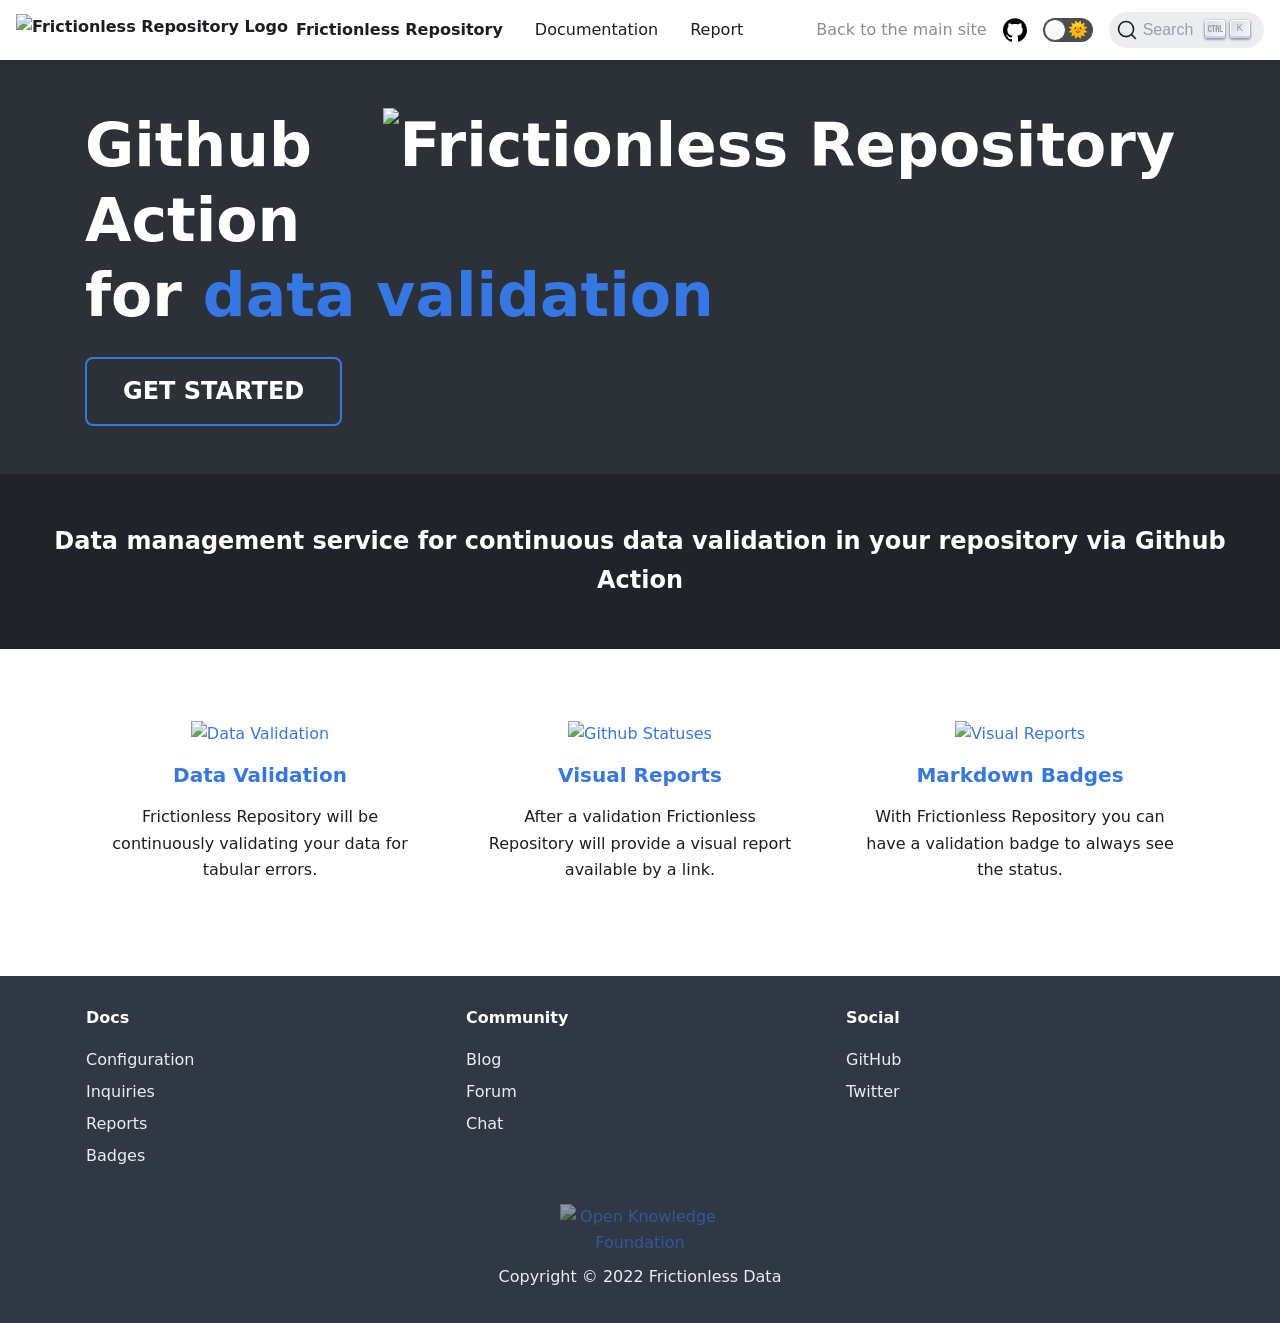
==== commit cec11fd5: "Deploying to site from  @ cef32dc2c26691c20e14c09447de9f46c802acfa 🚀" ====
--- a/index.html
+++ b/index.html
@@ -6,20 +6,23 @@
 <meta name="generator" content="Docusaurus v2.0.0-alpha.72">
 <link rel="alternate" type="application/rss+xml" href="/blog/rss.xml" title="Frictionless Repository Blog RSS Feed">
 <link rel="alternate" type="application/atom+xml" href="/blog/atom.xml" title="Frictionless Repository Blog Atom Feed">
-<link rel="search" type="application/opensearchdescription+xml" title="Frictionless Repository" href="/opensearch.xml"><title data-react-helmet="true">Github Action for Frictionless Data validation | Frictionless Repository</title><meta data-react-helmet="true" property="og:title" content="Github Action for Frictionless Data validation | Frictionless Repository"><meta data-react-helmet="true" name="description" content="Github Action for Frictionless Data validation"><meta data-react-helmet="true" property="og:description" content="Github Action for Frictionless Data validation"><meta data-react-helmet="true" property="og:image" content="https://repository.frictionlessdata.io/img/docusaurus.png"><meta data-react-helmet="true" name="twitter:image" content="https://repository.frictionlessdata.io/img/docusaurus.png"><meta data-react-helmet="true" name="twitter:card" content="summary_large_image"><meta data-react-helmet="true" property="og:url" content="https://repository.frictionlessdata.io/"><meta data-react-helmet="true" name="docsearch:language" content="en"><meta data-react-helmet="true" name="docsearch:docusaurus_tag" content="default"><link data-react-helmet="true" rel="shortcut icon" href="/img/logo.png"><link data-react-helmet="true" rel="canonical" href="https://repository.frictionlessdata.io/"><link data-react-helmet="true" rel="alternate" href="https://repository.frictionlessdata.io/" hreflang="en"><link data-react-helmet="true" rel="alternate" href="https://repository.frictionlessdata.io/" hreflang="x-default"><link data-react-helmet="true" rel="preconnect" href="https://BH4D9OD16A-dsn.algolia.net" crossorigin="anonymous"><script data-react-helmet="true">function maybeInsertBanner(){window.__DOCUSAURUS_INSERT_BASEURL_BANNER&&insertBanner()}function insertBanner(){var n=document.getElementById("docusaurus-base-url-issue-banner-container");if(n){n.innerHTML='\n<div id="docusaurus-base-url-issue-banner" style="border: thick solid red; background-color: rgb(255, 230, 179); margin: 20px; padding: 20px; font-size: 20px;">\n   <p style="font-weight: bold; font-size: 30px;">Your Docusaurus site did not load properly.</p>\n   <p>A very common reason is a wrong site <a href="https://v2.docusaurus.io/docs/docusaurus.config.js/#baseurl" style="font-weight: bold;">baseUrl configuration</a>.</p>\n   <p>Current configured baseUrl = <span style="font-weight: bold; color: red;">/</span>  (default value)</p>\n   <p>We suggest trying baseUrl = <span id="docusaurus-base-url-issue-banner-suggestion-container" style="font-weight: bold; color: green;"></span></p>\n</div>\n';var e=document.getElementById("docusaurus-base-url-issue-banner-suggestion-container"),s=window.location.pathname,r="/"===s.substr(-1)?s:s+"/";e.innerHTML=r}}window.__DOCUSAURUS_INSERT_BASEURL_BANNER=!0,document.addEventListener("DOMContentLoaded",maybeInsertBanner)</script><link rel="stylesheet" href="/assets/css/styles.a4388055.css">
-<link rel="preload" href="/assets/js/styles.81590f58.js" as="script">
-<link rel="preload" href="/assets/js/runtime~main.02af3ae9.js" as="script">
-<link rel="preload" href="/assets/js/main.503d4400.js" as="script">
-<link rel="preload" href="/assets/js/common.3032c76e.js" as="script">
-<link rel="preload" href="/assets/js/c4f5d8e4.3cab4b3d.js" as="script">
+<link rel="search" type="application/opensearchdescription+xml" title="Frictionless Repository" href="/opensearch.xml">
+<link key="docusaurus-plugin-plausible-preconnect" rel="preconnect" href="https://plausible.io">
+<script key="docusaurus-plugin-plausible-script" async defer="defer" data-domain="repository.frictionlessdata.io" src="https://plausible.io/js/plausible.js"></script>
+<script key="docusaurus-plugin-plausible-custom-events">window.plausible=window.plausible||function(){(window.plausible.q=window.plausible.q||[]).push(arguments)}</script><title data-react-helmet="true">Github Action for Frictionless Data validation | Frictionless Repository</title><meta data-react-helmet="true" property="og:title" content="Github Action for Frictionless Data validation | Frictionless Repository"><meta data-react-helmet="true" name="description" content="Github Action for Frictionless Data validation"><meta data-react-helmet="true" property="og:description" content="Github Action for Frictionless Data validation"><meta data-react-helmet="true" property="og:image" content="https://repository.frictionlessdata.io/img/docusaurus.png"><meta data-react-helmet="true" name="twitter:image" content="https://repository.frictionlessdata.io/img/docusaurus.png"><meta data-react-helmet="true" name="twitter:card" content="summary_large_image"><meta data-react-helmet="true" property="og:url" content="https://repository.frictionlessdata.io/"><meta data-react-helmet="true" name="docsearch:language" content="en"><meta data-react-helmet="true" name="docsearch:docusaurus_tag" content="default"><link data-react-helmet="true" rel="shortcut icon" href="/img/logo.png"><link data-react-helmet="true" rel="canonical" href="https://repository.frictionlessdata.io/"><link data-react-helmet="true" rel="alternate" href="https://repository.frictionlessdata.io/" hreflang="en"><link data-react-helmet="true" rel="alternate" href="https://repository.frictionlessdata.io/" hreflang="x-default"><link data-react-helmet="true" rel="preconnect" href="https://BH4D9OD16A-dsn.algolia.net" crossorigin="anonymous"><script data-react-helmet="true">function maybeInsertBanner(){window.__DOCUSAURUS_INSERT_BASEURL_BANNER&&insertBanner()}function insertBanner(){var n=document.getElementById("docusaurus-base-url-issue-banner-container");if(n){n.innerHTML='\n<div id="docusaurus-base-url-issue-banner" style="border: thick solid red; background-color: rgb(255, 230, 179); margin: 20px; padding: 20px; font-size: 20px;">\n   <p style="font-weight: bold; font-size: 30px;">Your Docusaurus site did not load properly.</p>\n   <p>A very common reason is a wrong site <a href="https://v2.docusaurus.io/docs/docusaurus.config.js/#baseurl" style="font-weight: bold;">baseUrl configuration</a>.</p>\n   <p>Current configured baseUrl = <span style="font-weight: bold; color: red;">/</span>  (default value)</p>\n   <p>We suggest trying baseUrl = <span id="docusaurus-base-url-issue-banner-suggestion-container" style="font-weight: bold; color: green;"></span></p>\n</div>\n';var e=document.getElementById("docusaurus-base-url-issue-banner-suggestion-container"),s=window.location.pathname,r="/"===s.substr(-1)?s:s+"/";e.innerHTML=r}}window.__DOCUSAURUS_INSERT_BASEURL_BANNER=!0,document.addEventListener("DOMContentLoaded",maybeInsertBanner)</script><link rel="stylesheet" href="/assets/css/styles.c7d4693d.css">
+<link rel="preload" href="/assets/js/styles.0a9049a7.js" as="script">
+<link rel="preload" href="/assets/js/runtime~main.8a8ed279.js" as="script">
+<link rel="preload" href="/assets/js/main.bf9b657d.js" as="script">
+<link rel="preload" href="/assets/js/common.f9c4daff.js" as="script">
+<link rel="preload" href="/assets/js/c4f5d8e4.ed4467be.js" as="script">
 </head>
 <body>
 <script>!function(){function t(t){document.documentElement.setAttribute("data-theme",t)}var e=function(){var t=null;try{t=localStorage.getItem("theme")}catch(t){}return t}();t(null!==e?e:"light")}()</script><div id="__docusaurus">
 <div id="docusaurus-base-url-issue-banner-container"></div><div><a href="#main" class="skipToContent_OuoZ">Skip to main content</a></div><nav class="navbar navbar--fixed-top navbarHideable_RReh"><div class="navbar__inner"><div class="navbar__items"><button aria-label="Navigation bar toggle" class="navbar__toggle" type="button" tabindex="0"><svg aria-label="Menu" width="30" height="30" viewBox="0 0 30 30" role="img" focusable="false"><title>Menu</title><path stroke="currentColor" stroke-linecap="round" stroke-miterlimit="10" stroke-width="2" d="M4 7h22M4 15h22M4 23h22"></path></svg></button><a class="navbar__brand" href="/"><img src="/img/logo.png" alt="Frictionless Repository Logo" class="themedImage_TMUO themedImage--light_4Vu1 navbar__logo"><img src="/img/logo.png" alt="Frictionless Repository Logo" class="themedImage_TMUO themedImage--dark_uzRr navbar__logo"><strong class="navbar__title">Frictionless Repository</strong></a><a class="navbar__item navbar__link" href="/docs/introduction">Documentation</a><a class="navbar__item navbar__link" href="/report">Report</a></div><div class="navbar__items navbar__items--right"><a href="https://frictionlessdata.io/" target="_blank" rel="noopener noreferrer" class="navbar__item navbar__link header-mainsite-link">Back to the main site</a><a href="https://github.com/frictionlessdata/repository" target="_blank" rel="noopener noreferrer" class="navbar__item navbar__link header-github-link" aria-label="GitHub repository"></a><div class="react-toggle react-toggle--disabled displayOnlyInLargeViewport_cxYs"><div class="react-toggle-track"><div class="react-toggle-track-check"><span class="toggle_iYfV">🌜</span></div><div class="react-toggle-track-x"><span class="toggle_iYfV">🌞</span></div></div><div class="react-toggle-thumb"></div><input type="checkbox" disabled="" aria-label="Dark mode toggle" class="react-toggle-screenreader-only"></div><button type="button" class="DocSearch DocSearch-Button" aria-label="Search"><span class="DocSearch-Button-Container"><svg width="20" height="20" class="DocSearch-Search-Icon" viewBox="0 0 20 20"><path d="M14.386 14.386l4.0877 4.0877-4.0877-4.0877c-2.9418 2.9419-7.7115 2.9419-10.6533 0-2.9419-2.9418-2.9419-7.7115 0-10.6533 2.9418-2.9419 7.7115-2.9419 10.6533 0 2.9419 2.9418 2.9419 7.7115 0 10.6533z" stroke="currentColor" fill="none" fill-rule="evenodd" stroke-linecap="round" stroke-linejoin="round"></path></svg><span class="DocSearch-Button-Placeholder">Search</span></span><span class="DocSearch-Button-Keys"></span></button></div></div><div role="presentation" class="navbar-sidebar__backdrop"></div><div class="navbar-sidebar"><div class="navbar-sidebar__brand"><a class="navbar__brand" href="/"><img src="/img/logo.png" alt="Frictionless Repository Logo" class="themedImage_TMUO themedImage--light_4Vu1 navbar__logo"><img src="/img/logo.png" alt="Frictionless Repository Logo" class="themedImage_TMUO themedImage--dark_uzRr navbar__logo"><strong class="navbar__title">Frictionless Repository</strong></a></div><div class="navbar-sidebar__items"><div class="menu"><ul class="menu__list"><li class="menu__list-item"><a class="menu__link" href="/docs/introduction">Documentation</a></li><li class="menu__list-item"><a class="menu__link" href="/report">Report</a></li><li class="menu__list-item"><a href="https://frictionlessdata.io/" target="_blank" rel="noopener noreferrer" class="menu__link header-mainsite-link">Back to the main site</a></li><li class="menu__list-item"><a href="https://github.com/frictionlessdata/repository" target="_blank" rel="noopener noreferrer" class="menu__link header-github-link" aria-label="GitHub repository"></a></li></ul></div></div></div></nav><div class="main-wrapper"><div class="hero_xiQH"><div class="heroInner_Ln6c"><h1 class="heroProjectTagline_iuFA"><img alt="Frictionless Repository" class="heroLogo_CzLu" src="/img/promo.png">Github <span>Action</span> <br>for <span class="heroProjectKeywords_bWqs">data validation</span></h1><div class="indexCtas_YzuK"><a class="indexCtasGetStartedButton_kAcb" href="/docs/introduction">Get Started</a><span class="indexCtasGitHubButtonWrapper_XkxM"><iframe class="indexCtasGitHubButton_iIgH" src="https://ghbtns.com/github-btn.html?user=frictionlessdata&amp;repo=repository&amp;type=star&amp;count=true&amp;size=large" width="160" height="30" title="GitHub Stars"></iframe></span></div></div></div><div class="announcement_F2B3 announcementDark_iLa6"><div class="announcementInner_6Se9">Data management service for continuous data validation in your repository via Github Action</div></div><div class="section_OcNc"><div class="container text--center"><div class="row"><div class="col"><a href="docs/introduction"><img class="featureImage_fOUF" alt="Data Validation" src="/img/validation.png"><h3 class="padding-top--md">Data Validation</h3></a><p class="padding-horiz--md">Frictionless Repository will be continuously validating your data for tabular errors.</p></div><div class="col"><a href="docs/reports"><img class="featureImage_fOUF" alt="Github Statuses" src="/img/reports.png"><h3 class="padding-top--md">Visual Reports</h3></a><p class="padding-horiz--md">After a validation Frictionless Repository will provide a visual report available by a link.</p></div><div class="col"><a href="docs/badges"><img class="featureImage_fOUF" alt="Visual Reports" src="/img/medal.png"><h3 class="padding-top--md">Markdown Badges</h3></a><p class="padding-horiz--md">With Frictionless Repository you can have a validation badge to always see the status.</p></div></div></div></div></div><footer class="footer footer--dark"><div class="container"><div class="row footer__links"><div class="col footer__col"><h4 class="footer__title">Docs</h4><ul class="footer__items"><li class="footer__item"><a class="footer__link-item" href="/docs/configuration">Configuration</a></li><li class="footer__item"><a class="footer__link-item" href="/docs/inquiries">Inquiries</a></li><li class="footer__item"><a class="footer__link-item" href="/docs/reports">Reports</a></li><li class="footer__item"><a class="footer__link-item" href="/docs/badges">Badges</a></li></ul></div><div class="col footer__col"><h4 class="footer__title">Community</h4><ul class="footer__items"><li class="footer__item"><a href="https://frictionlessdata.io/blog/" target="_blank" rel="noopener noreferrer" class="footer__link-item">Blog</a></li><li class="footer__item"><a href="https://github.com/frictionlessdata/project/discussions" target="_blank" rel="noopener noreferrer" class="footer__link-item">Forum</a></li><li class="footer__item"><a href="https://discordapp.com/invite/Sewv6av" target="_blank" rel="noopener noreferrer" class="footer__link-item">Chat</a></li></ul></div><div class="col footer__col"><h4 class="footer__title">Social</h4><ul class="footer__items"><li class="footer__item"><a href="https://github.com/frictionlessdata/frictionless-py" target="_blank" rel="noopener noreferrer" class="footer__link-item">GitHub</a></li><li class="footer__item"><a href="https://twitter.com/frictionlessd8a" target="_blank" rel="noopener noreferrer" class="footer__link-item">Twitter</a></li></ul></div></div><div class="footer__bottom text--center"><div class="margin-bottom--sm"><a href="https://okfn.org" target="_blank" rel="noopener noreferrer" class="footerLogoLink_SRtH"><img src="https://a.okfn.org/img/oki/landscape-white-468x122.png" alt="Open Knowledge Foundation" class="themedImage_TMUO themedImage--light_4Vu1 footer__logo"><img src="https://a.okfn.org/img/oki/landscape-white-468x122.png" alt="Open Knowledge Foundation" class="themedImage_TMUO themedImage--dark_uzRr footer__logo"></a></div><div class="footer__copyright">Copyright © 2022 Frictionless Data</div></div></div></footer></div>
-<script src="/assets/js/styles.81590f58.js"></script>
-<script src="/assets/js/runtime~main.02af3ae9.js"></script>
-<script src="/assets/js/main.503d4400.js"></script>
-<script src="/assets/js/common.3032c76e.js"></script>
-<script src="/assets/js/c4f5d8e4.3cab4b3d.js"></script>
+<script src="/assets/js/styles.0a9049a7.js"></script>
+<script src="/assets/js/runtime~main.8a8ed279.js"></script>
+<script src="/assets/js/main.bf9b657d.js"></script>
+<script src="/assets/js/common.f9c4daff.js"></script>
+<script src="/assets/js/c4f5d8e4.ed4467be.js"></script>
 </body>
 </html>
--- a/assets/css/styles.c7d4693d.css
+++ b/assets/css/styles.c7d4693d.css
@@ -0,0 +1 @@
+.row .col,img{max-width:100%}.markdown li,body{word-wrap:break-word}pre,table{overflow:auto}blockquote,pre{margin:0 0 var(--ifm-spacing-vertical)}.button,.close{-webkit-appearance:none;cursor:pointer}.breadcrumbs__link,.button{transition-timing-function:var(--ifm-transition-timing-default)}.button--outline.button--active,.button--outline:active,.button--outline:hover,:root{--ifm-button-color:var(--ifm-font-color-base-inverse)}.button,.close,.menu__link,.navbar__link{cursor:pointer}.navbar--dark,:root{--ifm-navbar-link-hover-color:var(--ifm-color-primary)}.footer__items,.menu__list,.pills__item{list-style-type:none}.tabs__item,hr,img{box-sizing:initial}:root,html[data-theme=dark]{--ifm-color-emphasis-500:var(--ifm-color-gray-500)}.react-toggle,html{-webkit-tap-highlight-color:transparent}:root{--ra-admonition-background-color:var(--ifm-alert-background-color);--ra-admonition-border-width:var(--ifm-alert-border-width);--ra-admonition-border-color:var(--ifm-alert-border-color);--ra-admonition-border-radius:var(--ifm-alert-border-radius);--ra-admonition-color:var(--ifm-alert-color);--ra-admonition-padding-vertical:var(--ifm-alert-padding-vertical);--ra-admonition-padding-horizontal:var(--ifm-alert-padding-horizontal);--ra-color-note:var(--ifm-color-secondary);--ra-color-important:var(--ifm-color-info);--ra-color-tip:var(--ifm-color-success);--ra-color-caution:var(--ifm-color-warning);--ra-color-warning:var(--ifm-color-danger);--ra-color-text-dark:var(--ifm-color-gray-900)}.admonition{margin-bottom:1em;--ra-admonition-icon-color:var(--ra-admonition-color)}.admonition:not(.alert){background-color:var(--ra-admonition-background-color);border:var(--ra-admonition-border-width) solid var(--ra-admonition-border-color);border-radius:var(--ra-admonition-border-radius);box-sizing:border-box;color:var(--ra-admonition-color);padding:var(--ra-admonition-padding-vertical) var(--ra-admonition-padding-horizontal);--ra-admonition-background-color:var(--ifm-color-primary)}.container,.row .col{padding:0 var(--ifm-spacing-horizontal);width:100%}.admonition h5{margin-top:0;margin-bottom:8px;text-transform:uppercase}.admonition-icon{display:inline-block;vertical-align:middle;margin-right:.2em}.admonition-icon svg{display:inline-block;width:22px;height:22px;stroke-width:0;fill:var(--ra-admonition-icon-color);stroke:var(--ra-admonition-icon-color)}.admonition-content>:last-child,blockquote>:last-child{margin-bottom:0}.admonition-note{--ra-admonition-color:var(--ra-color-text-dark)}:root{--ifm-dark-value:10%;--ifm-darker-value:15%;--ifm-darkest-value:30%;--ifm-light-value:15%;--ifm-lighter-value:30%;--ifm-lightest-value:50%;--ifm-color-primary:#3578e5;--ifm-color-primary-dark:#306cce;--ifm-color-primary-darker:#2d66c3;--ifm-color-primary-darkest:#2554a0;--ifm-color-primary-light:#538ce9;--ifm-color-primary-lighter:#72a1ed;--ifm-color-primary-lightest:#9abcf2;--ifm-color-secondary:#ebedf0;--ifm-color-secondary-dark:#d4d5d8;--ifm-color-secondary-darker:#c8c9cc;--ifm-color-secondary-darkest:#a4a6a8;--ifm-color-secondary-light:#eef0f2;--ifm-color-secondary-lighter:#f1f2f5;--ifm-color-secondary-lightest:#f5f6f8;--ifm-color-success:#00a400;--ifm-color-success-dark:#009400;--ifm-color-success-darker:#008b00;--ifm-color-success-darkest:#007300;--ifm-color-success-light:#26b226;--ifm-color-success-lighter:#4dbf4d;--ifm-color-success-lightest:#80d280;--ifm-color-info:#54c7ec;--ifm-color-info-dark:#4cb3d4;--ifm-color-info-darker:#47a9c9;--ifm-color-info-darkest:#3b8ba5;--ifm-color-info-light:#6ecfef;--ifm-color-info-lighter:#87d8f2;--ifm-color-info-lightest:#aae3f6;--ifm-color-warning:#ffba00;--ifm-color-warning-dark:#e6a700;--ifm-color-warning-darker:#d99e00;--ifm-color-warning-darkest:#b38200;--ifm-color-warning-light:#ffc426;--ifm-color-warning-lighter:#ffcf4d;--ifm-color-warning-lightest:#ffdd80;--ifm-color-danger:#fa383e;--ifm-color-danger-dark:#e13238;--ifm-color-danger-darker:#d53035;--ifm-color-danger-darkest:#af272b;--ifm-color-danger-light:#fb565b;--ifm-color-danger-lighter:#fb7478;--ifm-color-danger-lightest:#fd9c9f;--ifm-color-white:#fff;--ifm-color-black:#000;--ifm-color-gray-0:var(--ifm-color-white);--ifm-color-gray-100:#f5f6f7;--ifm-color-gray-200:#ebedf0;--ifm-color-gray-300:#dadde1;--ifm-color-gray-400:#ccd0d5;--ifm-color-gray-500:#bec3c9;--ifm-color-gray-600:#8d949e;--ifm-color-gray-700:#606770;--ifm-color-gray-800:#444950;--ifm-color-gray-900:#1c1e21;--ifm-color-gray-1000:var(--ifm-color-black);--ifm-color-emphasis-0:var(--ifm-color-gray-0);--ifm-color-emphasis-100:var(--ifm-color-gray-100);--ifm-color-emphasis-200:var(--ifm-color-gray-200);--ifm-color-emphasis-300:var(--ifm-color-gray-300);--ifm-color-emphasis-400:var(--ifm-color-gray-400);--ifm-color-emphasis-600:var(--ifm-color-gray-600);--ifm-color-emphasis-700:var(--ifm-color-gray-700);--ifm-color-emphasis-800:var(--ifm-color-gray-800);--ifm-color-emphasis-900:var(--ifm-color-gray-900);--ifm-color-emphasis-1000:var(--ifm-color-gray-1000);--ifm-color-content:var(--ifm-color-emphasis-900);--ifm-color-content-inverse:var(--ifm-color-emphasis-0);--ifm-color-content-secondary:#606770;--ifm-background-color:transparent;--ifm-background-surface-color:var(--ifm-color-content-inverse);--ifm-global-border-width:1px;--ifm-global-radius:0.4rem;--ifm-hover-overlay:rgba(0,0,0,0.05);--ifm-font-color-base:var(--ifm-color-content);--ifm-font-color-base-inverse:var(--ifm-color-content-inverse);--ifm-font-color-secondary:var(--ifm-color-content-secondary);--ifm-font-family-base:system-ui,-apple-system,Segoe UI,Roboto,Ubuntu,Cantarell,Noto Sans,sans-serif,BlinkMacSystemFont,"Segoe UI",Helvetica,Arial,sans-serif,"Apple Color Emoji","Segoe UI Emoji","Segoe UI Symbol";--ifm-font-family-monospace:SFMono-Regular,Menlo,Monaco,Consolas,"Liberation Mono","Courier New",monospace;--ifm-font-size-base:100%;--ifm-font-weight-light:300;--ifm-font-weight-normal:400;--ifm-font-weight-semibold:500;--ifm-font-weight-bold:700;--ifm-font-weight-base:var(--ifm-font-weight-normal);--ifm-line-height-base:1.65;--ifm-global-spacing:1rem;--ifm-spacing-vertical:var(--ifm-global-spacing);--ifm-spacing-horizontal:var(--ifm-global-spacing);--ifm-transition-fast:200ms;--ifm-transition-slow:400ms;--ifm-transition-timing-default:cubic-bezier(0.08,0.52,0.52,1);--ifm-global-shadow-lw:0 1px 2px 0 rgba(0,0,0,0.1);--ifm-global-shadow-md:0 5px 40px rgba(0,0,0,0.2);--ifm-global-shadow-tl:0 12px 28px 0 rgba(0,0,0,0.2),0 2px 4px 0 rgba(0,0,0,0.1);--ifm-z-index-dropdown:3;--ifm-z-index-fixed:4;--ifm-z-index-overlay:6;--ifm-container-width:1140px;--ifm-container-width-xl:1320px;--ifm-code-background:var(--ifm-color-emphasis-200);--ifm-code-border-radius:var(--ifm-global-radius);--ifm-code-color:var(--ifm-color-emphasis-900);--ifm-code-font-size:90%;--ifm-code-padding-horizontal:0.4rem;--ifm-code-padding-vertical:0.2rem;--ifm-pre-background:var(--ifm-color-emphasis-100);--ifm-pre-border-radius:var(--ifm-code-border-radius);--ifm-pre-color:inherit;--ifm-pre-line-height:1.45;--ifm-pre-padding:1rem;--ifm-heading-color:inherit;--ifm-heading-margin-top:0;--ifm-heading-margin-bottom:var(--ifm-spacing-vertical);--ifm-heading-font-family:inherit;--ifm-heading-font-weight:var(--ifm-font-weight-bold);--ifm-heading-line-height:1.25;--ifm-h1-font-size:2rem;--ifm-h2-font-size:1.5rem;--ifm-h3-font-size:1.25rem;--ifm-h4-font-size:1rem;--ifm-h5-font-size:0.875rem;--ifm-h6-font-size:0.85rem;--ifm-image-alignment-padding:1.25rem;--ifm-leading-desktop:1.25;--ifm-leading:calc(var(--ifm-leading-desktop)*1rem);--ifm-list-left-padding:2rem;--ifm-list-margin:1rem;--ifm-list-item-margin:0.25rem;--ifm-list-paragraph-margin:1rem;--ifm-table-cell-padding:0.75rem;--ifm-table-background:transparent;--ifm-table-stripe-background:var(--ifm-color-emphasis-100);--ifm-table-border-width:1px;--ifm-table-border-color:var(--ifm-color-emphasis-300);--ifm-table-head-background:inherit;--ifm-table-head-color:inherit;--ifm-table-head-font-weight:var(--ifm-font-weight-bold);--ifm-table-cell-color:inherit;--ifm-link-color:var(--ifm-color-primary);--ifm-link-decoration:none;--ifm-link-hover-color:var(--ifm-link-color);--ifm-link-hover-decoration:underline;--ifm-paragraph-margin-bottom:var(--ifm-leading);--ifm-blockquote-color:#6a737d;--ifm-blockquote-font-size:var(--ifm-font-size-base);--ifm-blockquote-padding-horizontal:1rem;--ifm-blockquote-padding-vertical:1rem;--ifm-hr-border-color:var(--ifm-color-emphasis-500);--ifm-hr-border-width:1px;--ifm-hr-margin-vertical:1.5rem;--ifm-alert-background-color:inherit;--ifm-alert-border-color:inherit;--ifm-alert-border-radius:var(--ifm-global-radius);--ifm-alert-border-width:var(--ifm-global-border-width);--ifm-alert-color:var(--ifm-font-color-base-inverse);--ifm-alert-padding-horizontal:var(--ifm-spacing-horizontal);--ifm-alert-padding-vertical:var(--ifm-spacing-vertical);--ifm-avatar-intro-margin:1rem;--ifm-avatar-intro-alignment:inherit;--ifm-avatar-photo-size-sm:2rem;--ifm-avatar-photo-size-md:3rem;--ifm-avatar-photo-size-lg:4rem;--ifm-avatar-photo-size-xl:6rem;--ifm-badge-background-color:inherit;--ifm-badge-border-color:inherit;--ifm-badge-border-radius:var(--ifm-global-radius);--ifm-badge-border-width:var(--ifm-global-border-width);--ifm-badge-color:var(--ifm-color-white);--ifm-badge-padding-horizontal:calc(var(--ifm-spacing-horizontal)*0.5);--ifm-badge-padding-vertical:calc(var(--ifm-spacing-vertical)*0.25);--ifm-breadcrumb-border-radius:1.5rem;--ifm-breadcrumb-spacing:0.0625rem;--ifm-breadcrumb-color-active:var(--ifm-color-primary);--ifm-breadcrumb-item-background-active:var(--ifm-hover-overlay);--ifm-breadcrumb-padding-horizontal:1rem;--ifm-breadcrumb-padding-vertical:0.5rem;--ifm-breadcrumb-size-multiplier:1;--ifm-breadcrumb-separator:url('data:image/svg+xml;utf8,<svg xmlns="http://www.w3.org/2000/svg" x="0px" y="0px" viewBox="0 0 256 256"><g><g><polygon points="79.093,0 48.907,30.187 146.72,128 48.907,225.813 79.093,256 207.093,128"/></g></g><g></g><g></g><g></g><g></g><g></g><g></g><g></g><g></g><g></g><g></g><g></g><g></g><g></g><g></g><g></g></svg>');--ifm-breadcrumb-separator-filter:none;--ifm-breadcrumb-separator-size:0.5rem;--ifm-breadcrumb-separator-size-multiplier:1.25;--ifm-button-background-color:inherit;--ifm-button-border-color:var(--ifm-button-background-color);--ifm-button-border-width:var(--ifm-global-border-width);--ifm-button-font-weight:var(--ifm-font-weight-bold);--ifm-button-padding-horizontal:1.5rem;--ifm-button-padding-vertical:0.375rem;--ifm-button-size-multiplier:1;--ifm-button-transition-duration:var(--ifm-transition-fast);--ifm-button-border-radius:calc(var(--ifm-global-radius)*var(--ifm-button-size-multiplier));--ifm-button-group-margin:2px;--ifm-card-background-color:var(--ifm-background-surface-color);--ifm-card-border-radius:calc(var(--ifm-global-radius)*2);--ifm-card-horizontal-spacing:var(--ifm-global-spacing);--ifm-card-vertical-spacing:var(--ifm-global-spacing);--ifm-toc-border-color:var(--ifm-color-emphasis-300);--ifm-toc-link-color:var(--ifm-color-content-secondary);--ifm-toc-padding-vertical:0.5rem;--ifm-toc-padding-horizontal:0.5rem;--ifm-dropdown-background-color:var(--ifm-background-surface-color);--ifm-dropdown-font-weight:var(--ifm-font-weight-semibold);--ifm-dropdown-link-color:var(--ifm-font-color-base);--ifm-dropdown-hover-background-color:var(--ifm-hover-overlay);--ifm-footer-background-color:var(--ifm-color-emphasis-100);--ifm-footer-color:inherit;--ifm-footer-link-color:var(--ifm-color-emphasis-700);--ifm-footer-link-hover-color:var(--ifm-color-primary);--ifm-footer-link-horizontal-spacing:0.5rem;--ifm-footer-padding-horizontal:calc(var(--ifm-spacing-horizontal)*2);--ifm-footer-padding-vertical:calc(var(--ifm-spacing-vertical)*2);--ifm-footer-title-color:inherit;--ifm-hero-background-color:var(--ifm-background-surface-color);--ifm-hero-text-color:var(--ifm-color-emphasis-800);--ifm-menu-color:var(--ifm-color-emphasis-700);--ifm-menu-color-active:var(--ifm-color-primary);--ifm-menu-color-background-active:var(--ifm-hover-overlay);--ifm-menu-color-background-hover:var(--ifm-hover-overlay);--ifm-menu-link-padding-horizontal:1rem;--ifm-menu-link-padding-vertical:0.375rem;--ifm-menu-link-sublist-icon:url('data:image/svg+xml;utf8,<svg xmlns="http://www.w3.org/2000/svg" width="16px" height="16px" viewBox="0 0 24 24"><path fill="rgba(0,0,0,0.5)" d="M7.41 15.41L12 10.83l4.59 4.58L18 14l-6-6-6 6z"></path></svg>');--ifm-menu-link-sublist-icon-filter:none;--ifm-navbar-background-color:var(--ifm-background-surface-color);--ifm-navbar-height:3.75rem;--ifm-navbar-item-padding-horizontal:1rem;--ifm-navbar-item-padding-vertical:0.25rem;--ifm-navbar-link-color:var(--ifm-font-color-base);--ifm-navbar-link-active-color:var(--ifm-link-color);--ifm-navbar-padding-horizontal:var(--ifm-spacing-horizontal);--ifm-navbar-padding-vertical:calc(var(--ifm-spacing-vertical)*0.5);--ifm-navbar-shadow:var(--ifm-global-shadow-lw);--ifm-navbar-search-input-background-color:var(--ifm-color-emphasis-200);--ifm-navbar-search-input-color:var(--ifm-color-emphasis-800);--ifm-navbar-search-input-placeholder-color:var(--ifm-color-emphasis-500);--ifm-navbar-search-input-icon:url('data:image/svg+xml;utf8,<svg fill="currentColor" xmlns="http://www.w3.org/2000/svg" viewBox="0 0 16 16" height="16px" width="16px"><path d="M6.02945,10.20327a4.17382,4.17382,0,1,1,4.17382-4.17382A4.15609,4.15609,0,0,1,6.02945,10.20327Zm9.69195,4.2199L10.8989,9.59979A5.88021,5.88021,0,0,0,12.058,6.02856,6.00467,6.00467,0,1,0,9.59979,10.8989l4.82338,4.82338a.89729.89729,0,0,0,1.29912,0,.89749.89749,0,0,0-.00087-1.29909Z" /></svg>');--ifm-navbar-sidebar-width:80vw;--ifm-pagination-border-radius:calc(var(--ifm-global-radius)*var(--ifm-pagination-size-multiplier));--ifm-pagination-color-active:var(--ifm-color-primary);--ifm-pagination-font-size:1rem;--ifm-pagination-item-active-background:var(--ifm-hover-overlay);--ifm-pagination-page-spacing:0.0625rem;--ifm-pagination-padding-horizontal:calc(var(--ifm-spacing-horizontal)*1);--ifm-pagination-padding-vertical:calc(var(--ifm-spacing-vertical)*0.25);--ifm-pagination-size-multiplier:1;--ifm-pagination-nav-border-radius:var(--ifm-global-radius);--ifm-pagination-nav-color-hover:var(--ifm-color-primary);--ifm-pills-color-active:var(--ifm-color-primary);--ifm-pills-color-background-active:var(--ifm-hover-overlay);--ifm-pills-spacing:0.0625rem;--ifm-tabs-color:var(--ifm-font-color-secondary);--ifm-tabs-color-active:var(--ifm-color-primary);--ifm-tabs-padding-horizontal:1rem;--ifm-tabs-padding-vertical:1rem;--ifm-tabs-spacing:0.0625rem;--ifm-scrollbar-size:7px;--ifm-scrollbar-track-background-color:#f1f1f1;--ifm-scrollbar-thumb-background-color:#888;--ifm-scrollbar-thumb-hover-background-color:#555;--docusaurus-announcement-bar-height:auto;--collapse-button-bg-color-dark:#2e333a;--doc-sidebar-width:300px;--docsearch-primary-color:#5468ff;--docsearch-text-color:#1c1e21;--docsearch-spacing:12px;--docsearch-icon-stroke-width:1.4;--docsearch-highlight-color:var(--docsearch-primary-color);--docsearch-muted-color:#969faf;--docsearch-container-background:rgba(101,108,133,0.8);--docsearch-logo-color:#5468ff;--docsearch-modal-width:560px;--docsearch-modal-height:600px;--docsearch-modal-background:#f5f6f7;--docsearch-modal-shadow:inset 1px 1px 0 0 hsla(0,0%,100%,0.5),0 3px 8px 0 #555a64;--docsearch-searchbox-height:56px;--docsearch-searchbox-background:#ebedf0;--docsearch-searchbox-focus-background:#fff;--docsearch-searchbox-shadow:inset 0 0 0 2px var(--docsearch-primary-color);--docsearch-hit-height:56px;--docsearch-hit-color:#444950;--docsearch-hit-active-color:#fff;--docsearch-hit-background:#fff;--docsearch-hit-shadow:0 1px 3px 0 #d4d9e1;--docsearch-key-gradient:linear-gradient(-225deg,#d5dbe4,#f8f8f8);--docsearch-key-shadow:inset 0 -2px 0 0 #cdcde6,inset 0 0 1px 1px #fff,0 1px 2px 1px rgba(30,35,90,0.4);--docsearch-footer-height:44px;--docsearch-footer-background:#fff;--docsearch-footer-shadow:0 -1px 0 0 #e0e3e8,0 -3px 6px 0 rgba(69,98,155,0.12);--docsearch-primary-color:var(--ifm-color-primary);--docsearch-text-color:var(--ifm-font-color-base)}.badge--danger,.badge--info,.badge--primary,.badge--secondary,.badge--success,.badge--warning{--ifm-badge-border-color:var(--ifm-badge-background-color)}.button--link,.button--outline{--ifm-button-background-color:transparent}.navbar--dark,.navbar--primary{--ifm-navbar-search-input-background-color:hsla(0,0%,100%,0.1);--ifm-navbar-search-input-placeholder-color:hsla(0,0%,100%,0.5)}*{box-sizing:border-box}html{background-color:var(--ifm-background-color);color:var(--ifm-font-color-base);font:var(--ifm-font-size-base)/var(--ifm-line-height-base) var(--ifm-font-family-base);-webkit-font-smoothing:antialiased;text-rendering:optimizelegibility;-ms-text-size-adjust:100%;-webkit-text-size-adjust:100%}body{margin:0;transition:var(--ifm-transition-fast) ease color}.container{margin:0 auto;max-width:var(--ifm-container-width)}.padding-bottom--none,.padding-vert--none{padding-bottom:0!important}.padding-top--none,.padding-vert--none{padding-top:0!important}.padding-horiz--none,.padding-left--none{padding-left:0!important}.padding-horiz--none,.padding-right--none{padding-right:0!important}.container--fluid{max-width:inherit}.row{display:flex;flex-direction:row;flex-wrap:wrap;margin:0 calc(var(--ifm-spacing-horizontal)*-1)}.margin-bottom--none,.margin-vert--none,.markdown>:last-child{margin-bottom:0!important}.margin-top--none,.margin-vert--none,.markdown>:first-child{margin-top:0!important}.row .col{--ifm-col-width:100%;flex:1 0;margin-left:0}.row .col.col--1,.row .col.col--2,.row .col.col--3,.row .col[class*=col--]{flex:0 0 var(--ifm-col-width);max-width:var(--ifm-col-width)}.row .col.col--1{--ifm-col-width:8.33333%}.row .col.col--offset-1{margin-left:8.33333%}.row .col.col--2{--ifm-col-width:16.66667%}.row .col.col--offset-2{margin-left:16.66667%}.row .col.col--3{--ifm-col-width:25%}.row .col.col--offset-3{margin-left:25%}.row .col.col--4{--ifm-col-width:33.33333%;flex:0 0 var(--ifm-col-width);max-width:var(--ifm-col-width)}.row .col.col--offset-4{margin-left:33.33333%}.row .col.col--5{--ifm-col-width:41.66667%;flex:0 0 var(--ifm-col-width);max-width:var(--ifm-col-width)}.row .col.col--6,.row .col.col--7{flex:0 0 var(--ifm-col-width);max-width:var(--ifm-col-width)}.row .col.col--offset-5{margin-left:41.66667%}.row .col.col--6{--ifm-col-width:50%}.row .col.col--offset-6{margin-left:50%}.row .col.col--7{--ifm-col-width:58.33333%}.row .col.col--offset-7{margin-left:58.33333%}.row .col.col--8{--ifm-col-width:66.66667%;flex:0 0 var(--ifm-col-width);max-width:var(--ifm-col-width)}.row .col.col--offset-8{margin-left:66.66667%}.row .col.col--9{--ifm-col-width:75%;flex:0 0 var(--ifm-col-width);max-width:var(--ifm-col-width)}.row .col.col--10,.row .col.col--11{flex:0 0 var(--ifm-col-width);max-width:var(--ifm-col-width)}.row .col.col--offset-9{margin-left:75%}.row .col.col--10{--ifm-col-width:83.33333%}.row .col.col--offset-10{margin-left:83.33333%}.row .col.col--11{--ifm-col-width:91.66667%}.row .col.col--offset-11{margin-left:91.66667%}.row .col.col--12{--ifm-col-width:100%;flex:0 0 var(--ifm-col-width);max-width:var(--ifm-col-width)}.row .col.col--offset-12{margin-left:100%}.row--no-gutters{margin-left:0;margin-right:0}.margin-horiz--none,.margin-left--none{margin-left:0!important}.margin-horiz--none,.margin-right--none{margin-right:0!important}.row--no-gutters>.col{padding-left:0;padding-right:0}.row--align-top{align-items:flex-start}.row--align-bottom{align-items:flex-end}.row--align-center{align-items:center}.row--align-stretch{align-items:stretch}.row--align-baseline{align-items:baseline}.margin--none{margin:0!important}.margin-bottom--xs,.margin-vert--xs{margin-bottom:.25rem!important}.margin-top--xs,.margin-vert--xs{margin-top:.25rem!important}.margin-horiz--xs,.margin-left--xs{margin-left:.25rem!important}.margin-horiz--xs,.margin-right--xs{margin-right:.25rem!important}.margin--xs{margin:.25rem!important}.margin-bottom--sm,.margin-vert--sm{margin-bottom:.5rem!important}.margin-top--sm,.margin-vert--sm{margin-top:.5rem!important}.margin-horiz--sm,.margin-left--sm{margin-left:.5rem!important}.margin-horiz--sm,.margin-right--sm{margin-right:.5rem!important}.margin--sm{margin:.5rem!important}.margin-bottom--md,.margin-vert--md{margin-bottom:1rem!important}.margin-top--md,.margin-vert--md{margin-top:1rem!important}.margin-horiz--md,.margin-left--md{margin-left:1rem!important}.margin-horiz--md,.margin-right--md{margin-right:1rem!important}.margin--md{margin:1rem!important}.margin-bottom--lg,.margin-vert--lg{margin-bottom:2rem!important}.margin-top--lg,.margin-vert--lg{margin-top:2rem!important}.margin-horiz--lg,.margin-left--lg{margin-left:2rem!important}.margin-horiz--lg,.margin-right--lg{margin-right:2rem!important}.margin--lg{margin:2rem!important}.margin-bottom--xl,.margin-vert--xl{margin-bottom:5rem!important}.margin-top--xl,.margin-vert--xl{margin-top:5rem!important}.margin-horiz--xl,.margin-left--xl{margin-left:5rem!important}.margin-horiz--xl,.margin-right--xl{margin-right:5rem!important}.margin--xl{margin:5rem!important}.padding--none{padding:0!important}.padding-bottom--xs,.padding-vert--xs{padding-bottom:.25rem!important}.padding-top--xs,.padding-vert--xs{padding-top:.25rem!important}.padding-horiz--xs,.padding-left--xs{padding-left:.25rem!important}.padding-horiz--xs,.padding-right--xs{padding-right:.25rem!important}.padding--xs{padding:.25rem!important}.padding-bottom--sm,.padding-vert--sm{padding-bottom:.5rem!important}.padding-top--sm,.padding-vert--sm{padding-top:.5rem!important}.padding-horiz--sm,.padding-left--sm{padding-left:.5rem!important}.padding-horiz--sm,.padding-right--sm{padding-right:.5rem!important}.padding--sm{padding:.5rem!important}.padding-bottom--md,.padding-vert--md{padding-bottom:1rem!important}.padding-top--md,.padding-vert--md{padding-top:1rem!important}.padding-horiz--md,.padding-left--md{padding-left:1rem!important}.padding-horiz--md,.padding-right--md{padding-right:1rem!important}.padding--md{padding:1rem!important}.padding-bottom--lg,.padding-vert--lg{padding-bottom:2rem!important}.padding-top--lg,.padding-vert--lg{padding-top:2rem!important}.padding-horiz--lg,.padding-left--lg{padding-left:2rem!important}.padding-horiz--lg,.padding-right--lg{padding-right:2rem!important}.padding--lg{padding:2rem!important}.padding-bottom--xl,.padding-vert--xl{padding-bottom:5rem!important}.padding-top--xl,.padding-vert--xl{padding-top:5rem!important}.padding-horiz--xl,.padding-left--xl{padding-left:5rem!important}.padding-horiz--xl,.padding-right--xl{padding-right:5rem!important}.padding--xl{padding:5rem!important}code{background-color:var(--ifm-code-background);border-radius:var(--ifm-code-border-radius);color:var(--ifm-code-color);font-family:var(--ifm-font-family-monospace);font-size:var(--ifm-code-font-size);padding:var(--ifm-code-padding-vertical) var(--ifm-code-padding-horizontal)}a code{color:inherit}pre{background-color:var(--ifm-pre-background);border-radius:var(--ifm-pre-border-radius);color:var(--ifm-pre-color);font:var(--ifm-code-font-size)/var(--ifm-pre-line-height) var(--ifm-font-family-monospace);padding:var(--ifm-pre-padding)}pre,pre code{word-wrap:normal}pre code{background-color:initial;display:inline;font-size:100%;line-height:inherit;padding:0;white-space:pre;word-break:normal}kbd{background-color:var(--ifm-color-emphasis-0);border:1px solid var(--ifm-color-emphasis-400);border-radius:.2rem;box-shadow:inset 0 -1px 0 var(--ifm-color-emphasis-400);color:var(--ifm-color-emphasis-800);font:80% var(--ifm-font-family-monospace);padding:.15rem .3rem}h1,h2,h3,h4,h5,h6{color:var(--ifm-heading-color);font-weight:var(--ifm-heading-font-weight);line-height:var(--ifm-heading-line-height);margin:var(--ifm-heading-margin-top) 0 var(--ifm-heading-margin-bottom) 0}.badge,strong{font-weight:var(--ifm-font-weight-bold)}h1{font-size:var(--ifm-h1-font-size)}.searchResultItemHeading_Ydj3,h2{font-size:var(--ifm-h2-font-size)}h3{font-size:var(--ifm-h3-font-size)}h4{font-size:var(--ifm-h4-font-size)}h5{font-size:var(--ifm-h5-font-size)}h6{font-size:var(--ifm-h6-font-size)}img{border-style:none}img[align=right]{padding-left:var(--image-alignment-padding)}img[align=left]{padding-right:var(--image-alignment-padding)}.markdown{--ifm-h1-vertical-rhythm-top:3;--ifm-h2-vertical-rhythm-top:2;--ifm-h3-vertical-rhythm-top:1.5;--ifm-heading-vertical-rhythm-top:1.25;--ifm-h1-vertical-rhythm-bottom:1.25;--ifm-heading-vertical-rhythm-bottom:1}.markdown:after,.markdown:before,hr:after,hr:before{content:"";display:table}.markdown:after,hr:after{clear:both}.markdown>h1{--ifm-h1-font-size:3rem;margin-bottom:calc(var(--ifm-h1-vertical-rhythm-bottom)*var(--ifm-leading));margin-top:calc(var(--ifm-h1-vertical-rhythm-top)*var(--ifm-leading))}.markdown>h2,.markdown>h3,.markdown>h4,.markdown>h5,.markdown>h6{margin-bottom:calc(var(--ifm-heading-vertical-rhythm-bottom)*var(--ifm-leading))}.markdown>h2{--ifm-h2-font-size:2rem;margin-top:calc(var(--ifm-h2-vertical-rhythm-top)*var(--ifm-leading))}.markdown>h3{--ifm-h3-font-size:1.5rem;margin-top:calc(var(--ifm-h3-vertical-rhythm-top)*var(--ifm-leading))}.markdown>h4,.markdown>h5,.markdown>h6{margin-top:calc(var(--ifm-heading-vertical-rhythm-top)*var(--ifm-leading))}.codeBlockContainer_J\+bg,.markdown>p,.markdown>pre,.markdown>ul,.playgroundContainer_0Vwn{margin-bottom:var(--ifm-leading)}.markdown li>p{margin-top:var(--ifm-list-paragraph-margin)}.markdown li+li{margin-top:var(--ifm-list-item-margin)}ol,ul{margin:0 0 var(--ifm-list-margin);padding-left:var(--ifm-list-left-padding)}ol ol,ul ol{list-style-type:lower-roman}.avatar__name,ol ol,ol ul,ul ol,ul ul{margin:0}ol ol ol,ol ul ol,ul ol ol,ul ul ol{list-style-type:lower-alpha}table{border-collapse:collapse;display:block;margin-bottom:var(--ifm-spacing-vertical);width:100%}.avatar__photo,.card,hr{overflow:hidden}table tr{background-color:var(--ifm-table-background);border-top:var(--ifm-table-border-width) solid var(--ifm-table-border-color)}table tr:nth-child(2n){background-color:var(--ifm-table-stripe-background)}table td,table th{border:var(--ifm-table-border-width) solid var(--ifm-table-border-color);padding:var(--ifm-table-cell-padding)}table th{background-color:var(--ifm-table-head-background);color:var(--ifm-table-head-color);font-weight:var(--ifm-table-head-font-weight)}table td{color:var(--ifm-table-cell-color)}a{color:var(--ifm-link-color);text-decoration:var(--ifm-link-decoration);transition:color var(--ifm-transition-fast) var(--ifm-transition-timing-default)}a:hover{color:var(--ifm-link-hover-color);text-decoration:var(--ifm-link-hover-decoration)}.alert,.alert a{color:var(--ifm-alert-color)}.breadcrumbs__link:hover,a:not([href]){text-decoration:none}p{margin:0 0 var(--ifm-paragraph-margin-bottom)}blockquote{border-left:6px solid var(--ifm-color-emphasis-300);color:var(--ifm-blockquote-color);font-size:var(--ifm-blockquote-font-size);padding:var(--ifm-blockquote-padding-vertical) var(--ifm-blockquote-padding-horizontal)}blockquote>:first-child{margin-top:0}hr{border:var(--ifm-hr-border-width) solid var(--ifm-hr-border-color);margin:var(--ifm-hr-margin-vertical) 0}.alert{background-color:var(--ifm-alert-background-color);border-radius:var(--ifm-alert-border-radius);border:var(--ifm-alert-border-width) solid var(--ifm-alert-border-color);padding:var(--ifm-alert-padding-vertical) var(--ifm-alert-padding-horizontal)}.alert--primary{--ifm-alert-background-color:var(--ifm-color-primary);--ifm-alert-border-color:var(--ifm-color-primary)}.alert--secondary{--ifm-alert-background-color:var(--ifm-color-secondary);--ifm-alert-border-color:var(--ifm-color-secondary);--ifm-alert-color:var(--ifm-color-gray-900)}.alert--success{--ifm-alert-background-color:var(--ifm-color-success);--ifm-alert-border-color:var(--ifm-color-success)}.alert--info{--ifm-alert-background-color:var(--ifm-color-info);--ifm-alert-border-color:var(--ifm-color-info)}.alert--warning{--ifm-alert-background-color:var(--ifm-color-warning);--ifm-alert-border-color:var(--ifm-color-warning)}.alert--danger{--ifm-alert-background-color:var(--ifm-color-danger);--ifm-alert-border-color:var(--ifm-color-danger)}.alert a{text-decoration:underline}.alert .close{margin-right:calc(var(--ifm-alert-padding-horizontal)*-1);margin-top:calc(var(--ifm-alert-padding-vertical)*-1)}.avatar,.navbar,.navbar>.container,.navbar>.container-fluid{display:flex}.avatar__photo-link{display:block}.avatar__photo{border-radius:50%;height:var(--ifm-avatar-photo-size-md);width:var(--ifm-avatar-photo-size-md)}.avatar__photo--sm{height:var(--ifm-avatar-photo-size-sm);width:var(--ifm-avatar-photo-size-sm)}.avatar__photo--lg{height:var(--ifm-avatar-photo-size-lg);width:var(--ifm-avatar-photo-size-lg)}.avatar__photo--xl{height:var(--ifm-avatar-photo-size-xl);width:var(--ifm-avatar-photo-size-xl)}.avatar__photo+.avatar__intro{margin-left:var(--ifm-avatar-intro-margin)}.avatar__intro{display:flex;flex:1 1;flex-direction:column;justify-content:center;text-align:var(--ifm-avatar-intro-alignment)}.badge,.breadcrumbs__item,.breadcrumbs__link,.button,.dropdown>.navbar__link:after,.menu__link--sublist:after{display:inline-block}.avatar__subtitle{margin-top:.25rem}.avatar--vertical{--ifm-avatar-intro-alignment:center;--ifm-avatar-intro-margin:0.5rem;align-items:center;flex-direction:column}.avatar--vertical .avatar__intro{margin-left:0}.badge{background-color:var(--ifm-badge-background-color);border:var(--ifm-badge-border-width) solid var(--ifm-badge-border-color);border-radius:var(--ifm-badge-border-radius);color:var(--ifm-badge-color);font-size:75%;line-height:1;padding:var(--ifm-badge-padding-vertical) var(--ifm-badge-padding-horizontal);vertical-align:initial}.badge--primary{--ifm-badge-background-color:var(--ifm-color-primary)}.badge--secondary{--ifm-badge-background-color:var(--ifm-color-secondary);color:var(--ifm-color-black)}.breadcrumbs__link,.button.button--secondary.button--outline:not(.button--active):not(:hover){color:var(--ifm-font-color-base)}.badge--success{--ifm-badge-background-color:var(--ifm-color-success)}.badge--info{--ifm-badge-background-color:var(--ifm-color-info)}.badge--warning{--ifm-badge-background-color:var(--ifm-color-warning)}.badge--danger{--ifm-badge-background-color:var(--ifm-color-danger)}.breadcrumbs{margin-bottom:0;padding-left:0}.breadcrumbs__item:not(:first-child){margin-left:var(--ifm-breadcrumb-spacing)}.breadcrumbs__item:not(:last-child){margin-right:var(--ifm-breadcrumb-spacing)}.breadcrumbs__item:not(:last-child):after{background:var(--ifm-breadcrumb-separator) 50%;content:" ";display:inline-block;-webkit-filter:var(--ifm-breadcrumb-separator-filter);filter:var(--ifm-breadcrumb-separator-filter);height:calc(var(--ifm-breadcrumb-separator-size)*var(--ifm-breadcrumb-size-multiplier)*var(--ifm-breadcrumb-separator-size-multiplier));margin:0 .5rem;opacity:.5;width:calc(var(--ifm-breadcrumb-separator-size)*var(--ifm-breadcrumb-size-multiplier)*var(--ifm-breadcrumb-separator-size-multiplier))}.breadcrumbs__item--active .breadcrumbs__link{color:var(--ifm-breadcrumb-color-active)}.breadcrumbs__item--active .breadcrumbs__link,.breadcrumbs__item:not(.breadcrumbs__item--active):hover .breadcrumbs__link{background:var(--ifm-breadcrumb-item-background-active)}.breadcrumbs__link{border-radius:var(--ifm-breadcrumb-border-radius);font-size:calc(1rem*var(--ifm-breadcrumb-size-multiplier));padding:calc(var(--ifm-breadcrumb-padding-vertical)*var(--ifm-breadcrumb-size-multiplier)) calc(var(--ifm-breadcrumb-padding-horizontal)*var(--ifm-breadcrumb-size-multiplier));transition-property:background,color;transition-duration:var(--ifm-transition-fast)}.breadcrumbs--sm{--ifm-breadcrumb-size-multiplier:0.8}.breadcrumbs--lg{--ifm-breadcrumb-size-multiplier:1.2}.button{appearance:none;background-color:var(--ifm-button-background-color);border-radius:var(--ifm-button-border-radius);border:var(--ifm-button-border-width) solid var(--ifm-button-border-color);font-size:calc(0.875rem*var(--ifm-button-size-multiplier));font-weight:var(--ifm-button-font-weight);line-height:1.5;padding:calc(var(--ifm-button-padding-vertical)*var(--ifm-button-size-multiplier)) calc(var(--ifm-button-padding-horizontal)*var(--ifm-button-size-multiplier));text-align:center;-webkit-user-select:none;user-select:none;vertical-align:middle;white-space:nowrap;transition-property:color,background,border-color;transition-duration:var(--ifm-button-transition-duration)}.button,.button:hover{color:var(--ifm-button-color);text-decoration:none}.button--outline{--ifm-button-color:var(--ifm-button-border-color)}.button--outline:hover{--ifm-button-background-color:var(--ifm-button-border-color)}.button--link{--ifm-button-border-color:transparent;color:var(--ifm-link-color);text-decoration:var(--ifm-link-decoration)}.button--link.button--active,.button--link:active,.button--link:hover{color:var(--ifm-link-hover-color);text-decoration:var(--ifm-link-hover-decoration)}.button.disabled,.button:disabled,.button[disabled]{opacity:.65;pointer-events:none}.button--sm{--ifm-button-size-multiplier:0.8}.button--lg{--ifm-button-size-multiplier:1.35}.button--block{display:block;width:100%}.button.button--secondary{color:var(--ifm-color-gray-900)}.button--primary{--ifm-button-border-color:var(--ifm-color-primary)}.button--primary:not(.button--outline){--ifm-button-background-color:var(--ifm-color-primary)}.button--primary:not(.button--outline):hover{--ifm-button-background-color:var(--ifm-color-primary-dark);--ifm-button-border-color:var(--ifm-color-primary-dark)}.button--primary.button--active,.button--primary:active{--ifm-button-border-color:var(--ifm-color-primary-darker);--ifm-button-background-color:var(--ifm-color-primary-darker);background-color:var(--ifm-color-primary-darker);border-color:var(--ifm-color-primary-darker)}.button--secondary{--ifm-button-border-color:var(--ifm-color-secondary)}.button--secondary:not(.button--outline){--ifm-button-background-color:var(--ifm-color-secondary)}.button--secondary:not(.button--outline):hover{--ifm-button-background-color:var(--ifm-color-secondary-dark);--ifm-button-border-color:var(--ifm-color-secondary-dark)}.button--secondary.button--active,.button--secondary:active{--ifm-button-border-color:var(--ifm-color-secondary-darker);--ifm-button-background-color:var(--ifm-color-secondary-darker);background-color:var(--ifm-color-secondary-darker);border-color:var(--ifm-color-secondary-darker)}.button--success{--ifm-button-border-color:var(--ifm-color-success)}.button--success:not(.button--outline){--ifm-button-background-color:var(--ifm-color-success)}.button--success:not(.button--outline):hover{--ifm-button-background-color:var(--ifm-color-success-dark);--ifm-button-border-color:var(--ifm-color-success-dark)}.button--success.button--active,.button--success:active{--ifm-button-border-color:var(--ifm-color-success-darker);--ifm-button-background-color:var(--ifm-color-success-darker);background-color:var(--ifm-color-success-darker);border-color:var(--ifm-color-success-darker)}.button--info{--ifm-button-border-color:var(--ifm-color-info)}.button--info:not(.button--outline){--ifm-button-background-color:var(--ifm-color-info)}.button--info:not(.button--outline):hover{--ifm-button-background-color:var(--ifm-color-info-dark);--ifm-button-border-color:var(--ifm-color-info-dark)}.button--info.button--active,.button--info:active{--ifm-button-border-color:var(--ifm-color-info-darker);--ifm-button-background-color:var(--ifm-color-info-darker);background-color:var(--ifm-color-info-darker);border-color:var(--ifm-color-info-darker)}.button--warning{--ifm-button-border-color:var(--ifm-color-warning)}.button--warning:not(.button--outline){--ifm-button-background-color:var(--ifm-color-warning)}.button--warning:not(.button--outline):hover{--ifm-button-background-color:var(--ifm-color-warning-dark);--ifm-button-border-color:var(--ifm-color-warning-dark)}.button--warning.button--active,.button--warning:active{--ifm-button-border-color:var(--ifm-color-warning-darker);--ifm-button-background-color:var(--ifm-color-warning-darker);background-color:var(--ifm-color-warning-darker);border-color:var(--ifm-color-warning-darker)}.button--danger{--ifm-button-border-color:var(--ifm-color-danger)}.button--danger:not(.button--outline){--ifm-button-background-color:var(--ifm-color-danger)}.button--danger:not(.button--outline):hover{--ifm-button-background-color:var(--ifm-color-danger-dark);--ifm-button-border-color:var(--ifm-color-danger-dark)}.button--danger.button--active,.button--danger:active{--ifm-button-border-color:var(--ifm-color-danger-darker);--ifm-button-background-color:var(--ifm-color-danger-darker);background-color:var(--ifm-color-danger-darker);border-color:var(--ifm-color-danger-darker)}.button-group{display:inline-flex}.button-group>.button:not(:first-child){border-bottom-left-radius:0;border-top-left-radius:0;margin-left:var(--ifm-button-group-margin)}.button-group>.button:not(:last-child){border-bottom-right-radius:0;border-top-right-radius:0}.button-group>.button--active{z-index:1}.button-group--block{display:flex;justify-content:stretch}.button-group--block>.button{flex-grow:1}.card{background-color:var(--ifm-card-background-color);border-radius:var(--ifm-card-border-radius);box-shadow:var(--ifm-global-shadow-lw);display:flex;flex-direction:column}.card--full-height,.showcaseUser_lJWZ,body,html{height:100%}.card__image{padding-top:var(--ifm-card-vertical-spacing)}.card__image:first-child{padding-top:0}.card__body,.card__footer,.card__header{padding:var(--ifm-card-vertical-spacing) var(--ifm-card-horizontal-spacing)}.card__body:not(:last-child),.card__footer:not(:last-child),.card__header:not(:last-child){padding-bottom:0}.card__body>:last-child,.card__footer>:last-child,.card__header>:last-child{margin-bottom:0}.card__footer{margin-top:auto}.table-of-contents{font-size:.8rem;margin-bottom:0;padding:var(--ifm-toc-padding-vertical) 0}.table-of-contents,.table-of-contents ul{list-style-type:none;padding-left:var(--ifm-toc-padding-horizontal)}.table-of-contents li{margin:var(--ifm-toc-padding-vertical) var(--ifm-toc-padding-horizontal)}.table-of-contents__left-border{border-left:1px solid var(--ifm-toc-border-color)}.table-of-contents__link{color:var(--ifm-toc-link-color)}.table-of-contents__link--active,.table-of-contents__link--active code,.table-of-contents__link:hover,.table-of-contents__link:hover code{color:var(--ifm-color-primary);text-decoration:none}.close{appearance:none;background:none;border:none;color:var(--ifm-color-black);float:right;font-size:1.5rem;font-weight:var(--ifm-font-weight-bold);line-height:1;opacity:.5;padding:1rem;transition:opacity var(--ifm-transition-fast) var(--ifm-transition-timing-default)}.dropdown__menu,.menu__link,.menu__link:hover{transition-duration:var(--ifm-transition-fast)}.close:hover{opacity:.7}.close:focus{opacity:.8}.dropdown{display:inline-flex;font-weight:var(--ifm-dropdown-font-weight);position:relative;vertical-align:top}.dropdown--hoverable:hover .dropdown__menu,.dropdown--show .dropdown__menu{opacity:1;-webkit-transform:scale(1);transform:scale(1);visibility:visible}.dropdown--right .dropdown__menu{right:0}.dropdown--nocaret .navbar__link:after{content:none!important}.dropdown__menu{background-color:var(--ifm-dropdown-background-color);border-radius:var(--ifm-global-radius);box-shadow:var(--ifm-global-shadow-md);list-style:none;min-width:10rem;opacity:0;padding:.5rem;position:absolute;top:100%;-webkit-transform:scale(.8);transform:scale(.8);visibility:hidden;z-index:var(--ifm-z-index-dropdown);transition-property:opacity,transform,visibility,-webkit-transform;transition-timing-function:cubic-bezier(.24,.22,.015,1.56)}.dropdown__link{border-radius:.375rem;color:var(--ifm-dropdown-link-color);display:block;font-size:.875rem;padding:.375rem .5rem;white-space:nowrap}.dropdown__link--active,.dropdown__link:hover{background-color:var(--ifm-dropdown-hover-background-color);color:var(--ifm-dropdown-link-color);text-decoration:none}.dropdown__link--active,.dropdown__link--active:hover{--ifm-dropdown-link-color:var(--ifm-link-color)}.dropdown>.navbar__link:after{border-color:currentcolor transparent;border-style:solid;border-width:.4em .4em 0;content:"";margin-left:.3em;vertical-align:middle}.footer{background-color:var(--ifm-footer-background-color);color:var(--ifm-footer-color);padding:var(--ifm-footer-padding-vertical) var(--ifm-footer-padding-horizontal)}.footer--dark{--ifm-footer-background-color:#303846;--ifm-footer-color:var(--ifm-footer-link-color);--ifm-footer-link-color:var(--ifm-color-secondary);--ifm-footer-title-color:var(--ifm-color-white)}.footer__links{margin-bottom:1rem}.footer__link-item{color:var(--ifm-footer-link-color);line-height:2}.footer__link-item:hover{color:var(--ifm-footer-link-hover-color)}.footer__link-separator{margin:0 var(--ifm-footer-link-horizontal-spacing)}.footer__logo{margin-top:1rem;max-width:10rem}.footer__item,.pills__item+.pills__item{margin-top:0}.footer__title{color:var(--ifm-footer-title-color)}.footer__items{margin-bottom:0;padding-left:0}[type=checkbox]{padding:0}.hero{align-items:center;background-color:var(--ifm-hero-background-color);color:var(--ifm-hero-text-color);display:flex;padding:4rem 2rem}.hero--primary{--ifm-hero-background-color:var(--ifm-color-primary);--ifm-hero-text-color:var(--ifm-font-color-base-inverse)}.hero--dark{--ifm-hero-background-color:#303846;--ifm-hero-text-color:var(--ifm-color-white)}.hero__title{font-size:3rem}.hero__subtitle{font-size:1.5rem}.menu{font-weight:var(--ifm-font-weight-semibold);overflow-x:hidden}.menu__list{margin:0;padding-left:0}.menu__list .menu__list{margin-left:var(--ifm-menu-link-padding-horizontal)}.menu__list-item{margin:.25rem 0}.menu__list-item--collapsed .menu__link--sublist:after{-webkit-transform:rotate(90deg);transform:rotate(90deg)}.menu__link{border-radius:.25rem;display:flex;justify-content:space-between;line-height:20px;padding:var(--ifm-menu-link-padding-vertical) var(--ifm-menu-link-padding-horizontal)}.menu__link,.menu__link:hover{color:var(--ifm-menu-color);transition-property:color,background;transition-timing-function:var(--ifm-transition-timing-default)}.navbar-sidebar,.navbar-sidebar__backdrop{bottom:0;opacity:0;visibility:hidden;transition-timing-function:ease-in-out;top:0;left:0}.menu__link:hover{text-decoration:none;background:var(--ifm-menu-color-background-hover)}.menu__link--sublist:after{background:var(--ifm-menu-link-sublist-icon) 50%/2rem 2rem;content:" ";-webkit-filter:var(--ifm-menu-link-sublist-icon-filter);filter:var(--ifm-menu-link-sublist-icon-filter);height:1.25rem;-webkit-transform:rotate(180deg);transform:rotate(180deg);width:1.25rem;transition:-webkit-transform var(--ifm-transition-fast) linear;transition:transform var(--ifm-transition-fast) linear;transition:transform var(--ifm-transition-fast) linear,-webkit-transform var(--ifm-transition-fast) linear}.menu__link--active,.menu__link--active:hover{color:var(--ifm-menu-color-active)}.menu__link--active:not(.menu__link--sublist){background:var(--ifm-menu-color-background-active)}.menu--responsive .menu__button{bottom:2rem;display:none;position:fixed;right:1rem;z-index:var(--ifm-z-index-fixed)}.menu--show{background:var(--ifm-background-surface-color);bottom:0;left:0;overscroll-behavior:contain;padding:1rem;position:fixed;right:0;-ms-scroll-chaining:none;top:0;z-index:var(--ifm-z-index-overlay)}.menu--show .menu__list{display:inherit;opacity:1;transition:opacity var(--ifm-transition-fast) linear}.navbar{background-color:var(--ifm-navbar-background-color);box-shadow:var(--ifm-navbar-shadow);height:var(--ifm-navbar-height);padding:var(--ifm-navbar-padding-vertical) var(--ifm-navbar-padding-horizontal);width:100%}.navbar--fixed-top{position:-webkit-sticky;position:sticky;top:0;z-index:var(--ifm-z-index-fixed)}.navbar__inner{align-items:stretch;display:flex;flex-wrap:wrap;justify-content:space-between;width:100%}.navbar__brand{align-items:center;color:var(--ifm-navbar-link-color);display:flex;font-weight:700;height:2rem;margin-right:1rem}.navbar__brand:hover{color:inherit;text-decoration:none}.navbar__title{flex-shrink:0;max-width:100%}.navbar__toggle{background:none;border:none;color:inherit;cursor:pointer;display:none;margin-right:.5rem;padding:0}.navbar__item,.navbar__link{padding:var(--ifm-navbar-item-padding-vertical) var(--ifm-navbar-item-padding-horizontal)}.navbar__logo{height:100%;margin-right:.5rem}.navbar__items{align-items:center;display:flex;flex:1 1 auto}.navbar__items--center{flex:0 0 auto}.navbar__items--center .navbar__brand{margin:0}.navbar__items--right{justify-content:flex-end}.navbar__item{display:inline-block}.navbar__item.dropdown{padding:0}#nprogress,.navbar__item.dropdown .navbar__link:not([href]){pointer-events:none}.navbar__link{color:var(--ifm-navbar-link-color);font-weight:var(--ifm-font-weight-semibold);text-decoration:none}.navbar__link--active,.navbar__link:hover{color:var(--ifm-navbar-link-hover-color);text-decoration:none}.navbar--dark{--ifm-navbar-background-color:#303846;--ifm-navbar-link-color:var(--ifm-color-white);--ifm-navbar-search-input-color:var(--ifm-color-white)}.navbar--primary{--ifm-navbar-background-color:var(--ifm-color-primary);--ifm-navbar-link-hover-color:var(--ifm-color-white);--ifm-navbar-search-input-color:var(--ifm-color-emphasis-500)}.navbar__search{padding-left:var(--ifm-navbar-padding-horizontal)}.navbar__search-input{-webkit-appearance:none;appearance:none;background:var(--ifm-navbar-search-input-background-color) var(--ifm-navbar-search-input-icon) no-repeat .75rem/1rem 1rem;border:none;border-radius:2rem;color:var(--ifm-navbar-search-input-color);cursor:text;display:inline-block;font-size:.9rem;line-height:2rem;padding:0 .5rem 0 2.25rem;width:12.5rem}.navbar__search-input::-webkit-input-placeholder{color:var(--ifm-navbar-search-input-placeholder-color)}.navbar__search-input::placeholder{color:var(--ifm-navbar-search-input-placeholder-color)}.navbar-sidebar{background-color:var(--ifm-navbar-background-color);box-shadow:var(--ifm-global-shadow-md);overflow:auto;position:fixed;-webkit-transform:translate3d(-100%,0,0);transform:translate3d(-100%,0,0);width:var(--ifm-navbar-sidebar-width);transition-property:opacity,visibility,transform,-webkit-transform;transition-duration:.25s}.navbar-sidebar--show .navbar-sidebar,.navbar-sidebar--show .navbar-sidebar__backdrop{opacity:1;visibility:visible}.navbar-sidebar--show .navbar-sidebar{-webkit-transform:translateZ(0);transform:translateZ(0)}.navbar-sidebar__backdrop{background-color:rgba(0,0,0,.6);position:fixed;right:0;transition-property:opacity,visibility;transition-duration:.1s}.navbar-sidebar__brand{align-items:center;box-shadow:var(--ifm-navbar-shadow);display:flex;height:var(--ifm-navbar-height);padding:var(--ifm-navbar-padding-vertical) var(--ifm-navbar-padding-horizontal)}.pagination__item,.pagination__link{display:inline-block}.navbar-sidebar__items{padding:.5rem}.pagination{font-size:var(--ifm-pagination-font-size);padding-left:0}.pagination--sm{--ifm-pagination-font-size:0.8rem;--ifm-pagination-padding-horizontal:0.8rem;--ifm-pagination-padding-vertical:0.2rem}.pagination--lg{--ifm-pagination-font-size:1.2rem;--ifm-pagination-padding-horizontal:1.2rem;--ifm-pagination-padding-vertical:0.3rem}.pagination__item:not(:first-child){margin-left:var(--ifm-pagination-page-spacing)}.pagination__item:not(:last-child){margin-right:var(--ifm-pagination-page-spacing)}.pagination__item>span{padding:var(--ifm-pagination-padding-vertical)}.pagination__item--active .pagination__link{color:var(--ifm-pagination-color-active)}.pagination__item--active .pagination__link,.pagination__item:not(.pagination__item--active):hover .pagination__link{background:var(--ifm-pagination-item-active-background)}.pagination__item--disabled,.pagination__item[disabled]{opacity:.25;pointer-events:none}.pagination__link{border-radius:var(--ifm-pagination-border-radius);color:var(--ifm-font-color-base);padding:var(--ifm-pagination-padding-vertical) var(--ifm-pagination-padding-horizontal);transition:background var(--ifm-transition-fast) var(--ifm-transition-timing-default)}.pagination__link:hover{text-decoration:none}.indexCtasGitHubButtonWrapper_XkxM,.main-docs-wrapper,.pagination-nav{display:flex}.pagination-nav__item{display:flex;flex:1 50%;max-width:50%}.pagination-nav__item--next{text-align:right}.pagination-nav__item+.pagination-nav__item{margin-left:var(--ifm-spacing-horizontal)}.pagination-nav__link{border:1px solid var(--ifm-color-emphasis-300);border-radius:var(--ifm-pagination-nav-border-radius);flex-grow:1;line-height:var(--ifm-heading-line-height);padding:var(--ifm-global-spacing);transition:border-color var(--ifm-transition-fast) var(--ifm-transition-timing-default)}.pagination-nav__link:hover{border-color:var(--ifm-pagination-nav-color-hover);text-decoration:none}.pagination-nav__label{font-size:var(--ifm-h4-font-size);font-weight:var(--ifm-heading-font-weight);word-break:break-word}.pagination-nav__sublabel{color:var(--ifm-color-content-secondary);font-size:var(--ifm-h5-font-size);font-weight:var(--ifm-font-weight-semibold);margin-bottom:.25rem}.pills,.tabs{font-weight:var(--ifm-font-weight-bold)}.pills{padding-left:0}.pills__item{border-radius:.5rem;cursor:pointer;display:inline-block;padding:.25rem 1rem;transition:background var(--ifm-transition-fast) var(--ifm-transition-timing-default)}.pills__item--active{background:var(--ifm-pills-color-background-active);color:var(--ifm-pills-color-active)}.pills__item:not(.pills__item--active):hover{background-color:var(--ifm-pills-color-background-active)}.pills__item:not(:first-child){margin-left:var(--ifm-pills-spacing)}.pills__item:not(:last-child){margin-right:var(--ifm-pills-spacing)}.pills--block{display:flex;justify-content:stretch}.pills--block .pills__item{flex-grow:1;text-align:center}.tabs{color:var(--ifm-tabs-color);display:flex;margin-bottom:0;overflow-x:auto;padding-left:0}.tabs__item{border-bottom:3px solid transparent;border-radius:var(--ifm-global-radius);cursor:pointer;display:inline-flex;margin:0;padding:var(--ifm-tabs-padding-vertical) var(--ifm-tabs-padding-horizontal);transition:background-color var(--ifm-transition-fast) var(--ifm-transition-timing-default)}.tabs__item--active{border-bottom-color:var(--ifm-tabs-color-active);border-bottom-left-radius:0;border-bottom-right-radius:0;color:var(--ifm-tabs-color-active)}.tabs__item:hover{background-color:var(--ifm-hover-overlay)}.tabs--block{justify-content:stretch}.tabs--block .tabs__item{flex-grow:1;justify-content:center}.shadow--lw{box-shadow:var(--ifm-global-shadow-lw)!important}.shadow--md{box-shadow:var(--ifm-global-shadow-md)!important}.shadow--tl{box-shadow:var(--ifm-global-shadow-tl)!important}.heroProjectKeywords_bWqs,.text--primary{color:var(--ifm-color-primary)}.text--secondary{color:var(--ifm-color-secondary)}.text--success{color:var(--ifm-color-success)}.text--info{color:var(--ifm-color-info)}.text--warning{color:var(--ifm-color-warning)}.text--danger{color:var(--ifm-color-danger)}.text--center{text-align:center}.text--left{text-align:left}.text--justify{text-align:justify}.searchLogoColumn_CHXe,.text--right{text-align:right}.text--capitalize{text-transform:capitalize}.text--lowercase{text-transform:lowercase}.playgroundHeader_lOFk,.text--uppercase{text-transform:uppercase}.text--light{font-weight:var(--ifm-font-weight-light)}.text--normal{font-weight:var(--ifm-font-weight-normal)}.text--semibold{font-weight:var(--ifm-font-weight-semibold)}.text--bold{font-weight:var(--ifm-font-weight-bold)}.text--italic{font-style:italic}.text--truncate{overflow:hidden;text-overflow:ellipsis;white-space:nowrap}.text--break{word-wrap:break-word!important;word-break:break-word!important}.text--no-decoration,.text--no-decoration:hover{text-decoration:none}.thin-scrollbar::-webkit-scrollbar{height:var(--ifm-scrollbar-size);width:var(--ifm-scrollbar-size)}.thin-scrollbar::-webkit-scrollbar-track{background:var(--ifm-scrollbar-track-background-color);border-radius:10px}.thin-scrollbar::-webkit-scrollbar-thumb{background:var(--ifm-scrollbar-thumb-background-color);border-radius:10px}.thin-scrollbar::-webkit-scrollbar-thumb:hover{background:var(--ifm-scrollbar-thumb-hover-background-color)}html[data-theme=dark]{--ifm-color-emphasis-0:var(--ifm-color-gray-1000);--ifm-color-emphasis-100:var(--ifm-color-gray-900);--ifm-color-emphasis-200:var(--ifm-color-gray-800);--ifm-color-emphasis-300:var(--ifm-color-gray-700);--ifm-color-emphasis-400:var(--ifm-color-gray-600);--ifm-color-emphasis-600:var(--ifm-color-gray-400);--ifm-color-emphasis-700:var(--ifm-color-gray-300);--ifm-color-emphasis-800:var(--ifm-color-gray-200);--ifm-color-emphasis-900:var(--ifm-color-gray-100);--ifm-color-emphasis-1000:var(--ifm-color-gray-0);--ifm-background-color:#18191a;--ifm-background-surface-color:#242526;--ifm-hover-overlay:hsla(0,0%,100%,0.05);--ifm-menu-link-sublist-icon-filter:invert(100%) sepia(94%) saturate(17%) hue-rotate(223deg) brightness(104%) contrast(98%);--ifm-color-content-secondary:#fff;--ifm-breadcrumb-separator-filter:invert(64%) sepia(11%) saturate(0%) hue-rotate(149deg) brightness(99%) contrast(95%);--docsearch-text-color:#f5f6f7;--docsearch-container-background:rgba(9,10,17,0.8);--docsearch-modal-background:#15172a;--docsearch-modal-shadow:inset 1px 1px 0 0 #2c2e40,0 3px 8px 0 #000309;--docsearch-searchbox-background:#090a11;--docsearch-searchbox-focus-background:#000;--docsearch-hit-color:#bec3c9;--docsearch-hit-shadow:none;--docsearch-hit-background:#090a11;--docsearch-key-gradient:linear-gradient(-26.5deg,#565872,#31355b);--docsearch-key-shadow:inset 0 -2px 0 0 #282d55,inset 0 0 1px 1px #51577d,0 2px 2px 0 rgba(3,4,9,0.3);--docsearch-footer-background:#1e2136;--docsearch-footer-shadow:inset 0 1px 0 0 rgba(73,76,106,0.5),0 -4px 8px 0 rgba(0,0,0,0.2);--docsearch-logo-color:#fff;--docsearch-muted-color:#7f8497}.header-version-link{padding-right:0}.header-mainsite-link{opacity:.5;padding-right:0}.header-github-link:hover{opacity:.6}.header-github-link:before{content:"";width:24px;height:24px;display:flex;background:url("data:image/svg+xml;charset=utf-8,%3Csvg viewBox='0 0 24 24' xmlns='http://www.w3.org/2000/svg'%3E%3Cpath d='M12 .297c-6.63 0-12 5.373-12 12 0 5.303 3.438 9.8 8.205 11.385.6.113.82-.258.82-.577 0-.285-.01-1.04-.015-2.04-3.338.724-4.042-1.61-4.042-1.61C4.422 18.07 3.633 17.7 3.633 17.7c-1.087-.744.084-.729.084-.729 1.205.084 1.838 1.236 1.838 1.236 1.07 1.835 2.809 1.305 3.495.998.108-.776.417-1.305.76-1.605-2.665-.3-5.466-1.332-5.466-5.93 0-1.31.465-2.38 1.235-3.22-.135-.303-.54-1.523.105-3.176 0 0 1.005-.322 3.3 1.23.96-.267 1.98-.399 3-.405 1.02.006 2.04.138 3 .405 2.28-1.552 3.285-1.23 3.285-1.23.645 1.653.24 2.873.12 3.176.765.84 1.23 1.91 1.23 3.22 0 4.61-2.805 5.625-5.475 5.92.42.36.81 1.096.81 2.22 0 1.606-.015 2.896-.015 3.286 0 .315.21.69.825.57C20.565 22.092 24 17.592 24 12.297c0-6.627-5.373-12-12-12'/%3E%3C/svg%3E") no-repeat}html[data-theme=dark] .header-github-link:before{background:url("data:image/svg+xml;charset=utf-8,%3Csvg viewBox='0 0 24 24' xmlns='http://www.w3.org/2000/svg'%3E%3Cpath fill='%23fff' d='M12 .297c-6.63 0-12 5.373-12 12 0 5.303 3.438 9.8 8.205 11.385.6.113.82-.258.82-.577 0-.285-.01-1.04-.015-2.04-3.338.724-4.042-1.61-4.042-1.61C4.422 18.07 3.633 17.7 3.633 17.7c-1.087-.744.084-.729.084-.729 1.205.084 1.838 1.236 1.838 1.236 1.07 1.835 2.809 1.305 3.495.998.108-.776.417-1.305.76-1.605-2.665-.3-5.466-1.332-5.466-5.93 0-1.31.465-2.38 1.235-3.22-.135-.303-.54-1.523.105-3.176 0 0 1.005-.322 3.3 1.23.96-.267 1.98-.399 3-.405 1.02.006 2.04.138 3 .405 2.28-1.552 3.285-1.23 3.285-1.23.645 1.653.24 2.873.12 3.176.765.84 1.23 1.91 1.23 3.22 0 4.61-2.805 5.625-5.475 5.92.42.36.81 1.096.81 2.22 0 1.606-.015 2.896-.015 3.286 0 .315.21.69.825.57C20.565 22.092 24 17.592 24 12.297c0-6.627-5.373-12-12-12'/%3E%3C/svg%3E") no-repeat}.menu__list-item .menu__list-item{margin:0;font-weight:400}div[role=tabpanel]{border:1px solid #3578e5;padding:10px 10px 0}.language-bash .token-line:before{content:"$ "}#nprogress .bar{background:#29d;position:fixed;z-index:7;top:0;left:0;width:100%;height:2px}#nprogress .peg{position:absolute;right:0;width:100px;height:100%;box-shadow:0 0 10px #29d,0 0 5px #29d;opacity:1;-webkit-transform:rotate(3deg) translateY(-4px);transform:rotate(3deg) translateY(-4px)}#docusaurus-base-url-issue-banner-container,.collapseSidebarButton_eoK2,.sidebarLogo_hmkv,.themedImage_TMUO{display:none}.skipToContent_OuoZ{position:fixed;top:1rem;left:100%;z-index:calc(var(--ifm-z-index-fixed) + 1);padding:calc(var(--ifm-global-spacing)/2) var(--ifm-global-spacing);color:var(--ifm-color-emphasis-900);background-color:var(--ifm-background-surface-color);border-radius:var(--ifm-global-radius);font:inherit;border:none}.skipToContent_OuoZ:focus{left:1rem}.announcementBar_axC9{position:relative;width:100%;height:var(--docusaurus-announcement-bar-height);background-color:var(--ifm-color-primary);color:var(--ifm-color-black)}.announcementBarClose_A3A1{position:absolute;right:0;top:0;width:55px;font-size:1.25rem;padding:0;border:none;cursor:pointer;background:none;color:inherit;height:100%}.announcementBarContent_6uhP{font-size:85%;width:100%;text-align:center;padding:5px 0}.announcementBarCloseable_y4cp{margin-right:55px}.announcementBarContent_6uhP a{color:inherit;text-decoration:underline}.toggle_iYfV{align-items:center;display:flex;height:10px;justify-content:center;width:10px}.toggle_iYfV:before{position:absolute}.react-toggle{touch-action:pan-x;position:relative;cursor:pointer;-webkit-user-select:none;user-select:none}.react-toggle-screenreader-only{border:0;clip:rect(0 0 0 0);height:1px;margin:-1px;overflow:hidden;position:absolute;width:1px}.react-toggle--disabled{cursor:not-allowed}.react-toggle-track{width:50px;height:24px;border-radius:30px;background-color:#4d4d4d;transition:.2s}.react-toggle-track-check,.react-toggle-track-x{height:10px;top:0;bottom:0;margin:auto 0;position:absolute}.react-toggle-track-check{width:14px;left:8px;opacity:0;transition:opacity .25s}.react-toggle--checked .react-toggle-track-check,.react-toggle-track-x,[data-theme=dark] .react-toggle .react-toggle-track-check{opacity:1;transition:opacity .25s}.react-toggle-track-x{width:10px;right:10px}.react-toggle--checked .react-toggle-track-x,[data-theme=dark] .react-toggle .react-toggle-track-x{opacity:0}.react-toggle-thumb{position:absolute;top:1px;left:1px;width:22px;height:22px;border:1px solid #4d4d4d;border-radius:50%;background-color:#fafafa;transition:.25s}.react-toggle--checked .react-toggle-thumb,[data-theme=dark] .react-toggle .react-toggle-thumb{left:27px}.react-toggle--focus .react-toggle-thumb,.react-toggle:hover .react-toggle-thumb{box-shadow:0 0 2px 3px var(--ifm-color-primary)}.react-toggle:active:not(.react-toggle--disabled) .react-toggle-thumb{box-shadow:0 0 5px 5px var(--ifm-color-primary)}html[data-theme=dark] .themedImage--dark_uzRr,html[data-theme=light] .themedImage--light_4Vu1{display:initial}.navbarHideable_RReh{transition:-webkit-transform var(--ifm-transition-fast) ease;transition:transform var(--ifm-transition-fast) ease;transition:transform var(--ifm-transition-fast) ease,-webkit-transform var(--ifm-transition-fast) ease}.navbarHidden_FBwS{-webkit-transform:translate3d(0,calc(var(--ifm-navbar-height)*-1),0);transform:translate3d(0,calc(var(--ifm-navbar-height)*-1),0)}.footerLogoLink_SRtH{opacity:.5;transition:opacity var(--ifm-transition-fast) var(--ifm-transition-timing-default)}.codeBlockContent_csEI:hover>.copyButton_M3SB,.codeBlockTitle_oQzk:hover+.codeBlockContent_csEI .copyButton_M3SB,.copyButton_M3SB:focus,.footerLogoLink_SRtH:hover,.hash-link:focus,:hover>.hash-link{opacity:1}body:not(.navigation-with-keyboard) :not(input):focus{outline:0}#__docusaurus{min-height:100%;display:flex;flex-direction:column}.main-wrapper{flex:1 0 auto}.sidebarMenuIcon_iZzd{vertical-align:middle}.sidebarMenuCloseIcon_6kU2{display:inline-flex;justify-content:center;align-items:center;height:24px;font-size:1.5rem;font-weight:var(--ifm-font-weight-bold);line-height:.9;width:24px}.indexCtas_YzuK,.menuLinkExternal_anpt{align-items:center}.menu__list .menu__list{overflow-y:hidden;will-change:height;transition:height var(--ifm-transition-fast) linear}.menu__list-item--collapsed .menu__list{overflow:hidden;height:0!important}.menuLinkExternal_anpt:after{content:"";height:1.15rem;width:1.15rem;min-width:1.15rem;margin:0 auto 0 3%;background:url("data:image/svg+xml;charset=utf-8,%3Csvg xmlns='http://www.w3.org/2000/svg' width='16' height='16' viewBox='0 0 24 24'%3E%3Cpath fill='rgba(0,0,0,0.5)' d='M21 13v10H0V4h12v2H2v15h17v-8h2zm3-12H13.012l4.035 4-6.977 7.07 2.828 2.828 6.977-7.07L24 12V1z'/%3E%3C/svg%3E") no-repeat;-webkit-filter:var(--ifm-menu-link-sublist-icon-filter);filter:var(--ifm-menu-link-sublist-icon-filter)}.playgroundHeader_lOFk{letter-spacing:.08rem;padding:.75rem;font-weight:700;background:var(--ifm-color-emphasis-200);color:var(--ifm-color-content);font-size:var(--ifm-code-font-size)}.playgroundHeader_lOFk:first-of-type{background:var(--ifm-color-emphasis-600);color:var(--ifm-color-content-inverse);border-top-left-radius:var(--ifm-global-radius);border-top-right-radius:var(--ifm-global-radius)}.playgroundEditor_tpxO{font:var(--ifm-code-font-size)/var(--ifm-pre-line-height) var(--ifm-font-family-monospace)!important;direction:ltr}.playgroundPreview_DoiP{border:1px solid var(--ifm-color-emphasis-200);padding:1rem}.playgroundEditor_tpxO:last-of-type,.playgroundPreview_DoiP:last-of-type{border-bottom-left-radius:var(--ifm-global-radius);border-bottom-right-radius:var(--ifm-global-radius)}.codeBlockContent_csEI{position:relative;direction:ltr}.codeBlockTitle_oQzk{border-top-left-radius:var(--ifm-global-radius);border-top-right-radius:var(--ifm-global-radius);border-bottom:1px solid var(--ifm-color-emphasis-300);font-size:var(--ifm-code-font-size);font-weight:500;padding:.75rem var(--ifm-pre-padding)}.codeBlock_rtdJ{overflow:auto;border-radius:var(--ifm-global-radius)}.codeBlockWithTitle_ZT05{border-top-left-radius:0;border-top-right-radius:0}.copyButton_M3SB{background:rgba(0,0,0,.3);border:none;border-radius:var(--ifm-global-radius);color:var(--ifm-color-white);cursor:pointer;opacity:0;-webkit-user-select:none;user-select:none;padding:.4rem .5rem;position:absolute;right:calc(var(--ifm-pre-padding)/2);top:calc(var(--ifm-pre-padding)/2);transition:opacity .2s ease-in-out}.codeBlockLines_1zSZ{font:var(--ifm-code-font-size)/var(--ifm-pre-line-height) var(--ifm-font-family-monospace);white-space:pre;float:left;min-width:100%;padding:var(--ifm-pre-padding)}.anchor{display:block;position:relative;top:-.5rem}.hash-link{opacity:0;padding-left:.5rem;transition:opacity var(--ifm-transition-fast)}.enhancedAnchor_WiXH{top:calc(var(--ifm-navbar-height)*-1)}.feedbackBackground_3wf7{padding:var(--ifm-spacing-horizontal);border-radius:4px;background:var(--ifm-color-feedback-background)}.docMainContainer_r8cw,.docPage_lDyR{display:flex;width:100%}.searchQueryInput_4zAW,.searchVersionInput_ozis{border-radius:var(--ifm-global-radius);border:0;font-size:var(--ifm-font-size-base);font-family:var(--ifm-font-family-base);padding:.8rem;width:100%;background:var(--docsearch-searchbox-focus-background);color:var(--docsearch-text-color);margin-bottom:1rem;box-shadow:inset 0 0 0 2px var(--ifm-toc-border-color);transition:var(--ifm-transition-fast) ease box-shadow}.searchQueryInput_4zAW:active,.searchQueryInput_4zAW:focus,.searchVersionInput_ozis:active,.searchVersionInput_ozis:focus{box-shadow:var(--docsearch-searchbox-shadow)}.searchQueryInput_4zAW::-webkit-input-placeholder{color:var(--docsearch-muted-color)}.searchQueryInput_4zAW::placeholder{color:var(--docsearch-muted-color)}.searchResultsColumn_7sbA{font-size:.9rem}.algoliaLogo_ayeM{max-width:150px}.algoliaLogoPathFill_UrkK{fill:var(--ifm-font-color-base)}.searchResultItem_Hr8z{padding:1rem 0;border-bottom:1px solid var(--ifm-toc-border-color)}.searchResultItemPath_tbl0{font-size:.8rem;color:var(--ifm-color-content-secondary);display:block}.searchResultItemPathSeparator_nm\+2{margin:0 .5rem;font-size:1rem;font-weight:600;color:var(--ifm-color-emphasis-400)}.searchResultItemSummary_ESJ1{margin:.5rem 0 0;font-style:italic}.loadingSpinner_qctK{pointer-events:none;width:3rem;height:3rem;border:.4em solid #eee;border-top:.4em solid var(--ifm-color-primary);border-radius:50%;-webkit-animation:1s linear infinite a;animation:1s linear infinite a;margin:0 auto}@-webkit-keyframes a{to{-webkit-transform:rotate(1turn);transform:rotate(1turn)}}@keyframes a{to{-webkit-transform:rotate(1turn);transform:rotate(1turn)}}.loader_g07B{margin-top:2rem}.search-result-match{color:var(--docsearch-hit-color);background:rgba(255,215,142,.25);padding:.09em 0}.section_OcNc{padding:72px 0}.sectionAlt_Bwn8{background-color:var(--ifm-color-emphasis-inverse-alpha-30)}.sectionInner_Pd3N{margin:0 auto}.featureImage_fOUF{max-width:60%;max-height:128px;margin:0 auto}.announcement_F2B3{font-weight:700;font-size:24px;padding:48px;margin:0 auto;text-align:center}.announcementDark_iLa6{background-color:#20232a;color:#fff}.announcementInner_6Se9{margin:0 auto;max-width:1200px}.hero_xiQH{background-color:#2b3137;padding:48px}.heroInner_Ln6c{margin:0 auto;max-width:1150px;padding:0 20px}.heroProjectTagline_iuFA{color:#fff;font-size:60px;margin:0}@-webkit-keyframes b{0%{opacity:0;-webkit-transform:scale(.1) rotate(30deg);transform:scale(.1) rotate(30deg);-webkit-transform-origin:center bottom;transform-origin:center bottom}50%{-webkit-transform:rotate(-10deg);transform:rotate(-10deg)}70%{-webkit-transform:rotate(3deg);transform:rotate(3deg)}to{opacity:1;-webkit-transform:scale(1);transform:scale(1)}}@keyframes b{0%{opacity:0;-webkit-transform:scale(.1) rotate(30deg);transform:scale(.1) rotate(30deg);-webkit-transform-origin:center bottom;transform-origin:center bottom}50%{-webkit-transform:rotate(-10deg);transform:rotate(-10deg)}70%{-webkit-transform:rotate(3deg);transform:rotate(3deg)}to{opacity:1;-webkit-transform:scale(1);transform:scale(1)}}.heroLogo_CzLu{-webkit-animation-duration:2s;animation-duration:2s;-webkit-animation-name:b;animation-name:b;float:right;margin-top:-20px;padding:20px;background-color:#2b3137}.indexCtas_YzuK{display:flex;margin-top:24px}.indexCtasGetStartedButton_kAcb{border-width:1px;display:inline-block;line-height:1.2em;text-decoration:none!important;text-transform:uppercase;transition:background .3s,color .3s;border-radius:8px;border:2px solid var(--ifm-color-primary);color:#fff;font-size:24px;font-weight:700;padding:18px 36px}.indexCtasGitHubButton_iIgH{border:none;margin-left:24px;overflow:hidden}.lastUpdatedDate_nN9m{font-weight:700}.tableOfContents_vrFS{max-height:calc(100vh - var(--ifm-navbar-height) - 2rem);overflow-y:auto;position:-webkit-sticky;position:sticky;top:calc(var(--ifm-navbar-height) + 2rem)}.iconEdit_mS5F{margin-right:.3em;vertical-align:sub}.docTitle_-X99{font-size:3rem;margin-bottom:calc(var(--ifm-leading-desktop)*var(--ifm-leading))}.docItemContainer_oiyr{margin:0 auto;padding:0 .5rem}.DocSearch-Button{align-items:center;background:var(--docsearch-searchbox-background);border:0;border-radius:40px;color:var(--docsearch-muted-color);cursor:pointer;display:flex;font-weight:500;height:36px;justify-content:space-between;margin:0 0 0 16px;padding:0 8px;-webkit-user-select:none;user-select:none}.DocSearch-Button:active,.DocSearch-Button:focus,.DocSearch-Button:hover{background:var(--docsearch-searchbox-focus-background);box-shadow:var(--docsearch-searchbox-shadow);color:var(--docsearch-text-color);outline:0}.DocSearch-Button-Container{align-items:center;display:flex}.DocSearch-Search-Icon{stroke-width:1.6}.DocSearch-Hit-Tree,.DocSearch-Hit-action,.DocSearch-Hit-icon,.DocSearch-Reset{stroke-width:var(--docsearch-icon-stroke-width)}.DocSearch-Button .DocSearch-Search-Icon{color:var(--docsearch-text-color)}.DocSearch-Button-Placeholder{font-size:1rem;padding:0 12px 0 6px}.DocSearch-Input,.DocSearch-Link{-webkit-appearance:none;font:inherit}.DocSearch-Button-Keys{display:flex;min-width:calc(40px + .8em)}.DocSearch-Button-Key{align-items:center;background:var(--docsearch-key-gradient);border-radius:3px;box-shadow:var(--docsearch-key-shadow);color:var(--docsearch-muted-color);display:flex;height:18px;justify-content:center;margin-right:.4em;position:relative;padding:0 0 2px;border:0;top:-1px;width:20px}.DocSearch--active{overflow:hidden!important}.DocSearch-Container,.DocSearch-Container *{box-sizing:border-box}.DocSearch-Container{background-color:var(--docsearch-container-background);height:100vh;left:0;position:fixed;top:0;width:100vw;z-index:4}.DocSearch-Container a{text-decoration:none}.DocSearch-Link{appearance:none;background:none;border:0;color:var(--docsearch-highlight-color);cursor:pointer;margin:0;padding:0}.DocSearch-Modal{background:var(--docsearch-modal-background);border-radius:6px;box-shadow:var(--docsearch-modal-shadow);flex-direction:column;margin:60px auto auto;max-width:var(--docsearch-modal-width);position:relative}.DocSearch-SearchBar{display:flex;padding:var(--docsearch-spacing) var(--docsearch-spacing) 0}.DocSearch-Form{align-items:center;background:var(--docsearch-searchbox-focus-background);border-radius:4px;box-shadow:var(--docsearch-searchbox-shadow);display:flex;height:var(--docsearch-searchbox-height);margin:0;padding:0 var(--docsearch-spacing);position:relative;width:100%}.DocSearch-Input{appearance:none;background:0 0;border:0;color:var(--docsearch-text-color);flex:1;font-size:1.2em;height:100%;outline:0;padding:0 0 0 8px;width:80%}.DocSearch-Hit-action-button,.DocSearch-Reset{-webkit-appearance:none;border:0;cursor:pointer}.DocSearch-Input::-webkit-input-placeholder{color:var(--docsearch-muted-color);opacity:1}.DocSearch-Input::placeholder{color:var(--docsearch-muted-color);opacity:1}.DocSearch-Input::-webkit-search-cancel-button,.DocSearch-Input::-webkit-search-decoration,.DocSearch-Input::-webkit-search-results-button,.DocSearch-Input::-webkit-search-results-decoration{display:none}.DocSearch-LoadingIndicator,.DocSearch-MagnifierLabel,.DocSearch-Reset{margin:0;padding:0}.DocSearch-Container--Stalled .DocSearch-LoadingIndicator,.DocSearch-MagnifierLabel,.DocSearch-Reset{align-items:center;color:var(--docsearch-highlight-color);display:flex;justify-content:center}.DocSearch-Cancel,.DocSearch-Container--Stalled .DocSearch-MagnifierLabel,.DocSearch-LoadingIndicator,.DocSearch-Reset[hidden]{display:none}.DocSearch-Reset{-webkit-animation:.1s ease-in forwards c;animation:.1s ease-in forwards c;appearance:none;background:none;border-radius:50%;color:var(--docsearch-icon-color);padding:2px;right:0}.DocSearch-Help,.DocSearch-HitsFooter,.DocSearch-Label{color:var(--docsearch-muted-color)}.DocSearch-Reset:focus{outline:0}.DocSearch-Reset:hover{color:var(--docsearch-highlight-color)}.DocSearch-LoadingIndicator svg,.DocSearch-MagnifierLabel svg{height:24px;width:24px}.DocSearch-Dropdown{max-height:calc(var(--docsearch-modal-height) - var(--docsearch-searchbox-height) - var(--docsearch-spacing) - var(--docsearch-footer-height));min-height:var(--docsearch-spacing);overflow-y:auto;overflow-y:overlay;padding:0 var(--docsearch-spacing);scrollbar-color:var(--docsearch-muted-color) var(--docsearch-modal-background);scrollbar-width:thin}.DocSearch-Dropdown::-webkit-scrollbar{width:12px}.DocSearch-Dropdown::-webkit-scrollbar-track{background:0 0}.DocSearch-Dropdown::-webkit-scrollbar-thumb{background-color:var(--docsearch-muted-color);border:3px solid var(--docsearch-modal-background);border-radius:20px}.DocSearch-Dropdown ul{list-style:none;margin:0;padding:0}.DocSearch-Label{font-size:.75em;line-height:1.6em}.DocSearch-Help{font-size:.9em;margin:0;-webkit-user-select:none;user-select:none}.DocSearch-Title{font-size:1.2em}.DocSearch-Logo a{display:flex}.DocSearch-Logo svg{color:var(--docsearch-logo-color);margin-left:8px}.DocSearch-Hits:last-of-type{margin-bottom:24px}.DocSearch-Hits mark{background:none;color:var(--docsearch-highlight-color)}.DocSearch-HitsFooter{display:flex;font-size:.85em;justify-content:center;margin-bottom:var(--docsearch-spacing);padding:var(--docsearch-spacing)}.DocSearch-HitsFooter a{border-bottom:1px solid;color:inherit}.DocSearch-Hit{border-radius:4px;display:flex;padding-bottom:4px;position:relative}.DocSearch-Hit--deleting{opacity:0;transition:.25s linear}.DocSearch-Hit--favoriting{-webkit-transform:scale(0);transform:scale(0);-webkit-transform-origin:top center;transform-origin:top center;transition:.25s linear .25s}.DocSearch-Hit a{background:var(--docsearch-hit-background);border-radius:4px;box-shadow:var(--docsearch-hit-shadow);display:block;padding-left:var(--docsearch-spacing);width:100%}.DocSearch-Hit-source{background:var(--docsearch-modal-background);color:var(--docsearch-highlight-color);font-size:.85em;font-weight:600;line-height:32px;margin:0 -4px;padding:8px 4px 0;position:-webkit-sticky;position:sticky;top:0;z-index:2}.DocSearch-Hit-Tree{color:var(--docsearch-muted-color);height:var(--docsearch-hit-height);opacity:.5;width:24px}.DocSearch-Hit[aria-selected=true] a{background-color:var(--docsearch-highlight-color)}.DocSearch-Hit[aria-selected=true] mark{text-decoration:underline}.DocSearch-Hit-Container{align-items:center;color:var(--docsearch-hit-color);display:flex;flex-direction:row;height:var(--docsearch-hit-height);padding:0 var(--docsearch-spacing) 0 0}.DocSearch-Hit-icon{height:20px;width:20px}.DocSearch-Hit-action,.DocSearch-Hit-icon{color:var(--docsearch-muted-color)}.DocSearch-Hit-action{align-items:center;display:flex;height:22px;width:22px}.DocSearch-Hit-action svg{display:block;height:18px;width:18px}.DocSearch-Hit-action+.DocSearch-Hit-action{margin-left:6px}.DocSearch-Hit-action-button{appearance:none;background:none;border-radius:50%;color:inherit;padding:2px}svg.DocSearch-Hit-Select-Icon{display:none}.DocSearch-Hit[aria-selected=true] .DocSearch-Hit-Select-Icon{display:block}.DocSearch-Hit-action-button:focus,.DocSearch-Hit-action-button:hover{background:rgba(0,0,0,.2);transition:background-color .1s ease-in}.DocSearch-Hit-action-button:focus path,.DocSearch-Hit-action-button:hover path{fill:#fff}.DocSearch-Hit-content-wrapper{display:flex;flex:1 1 auto;flex-direction:column;font-weight:500;justify-content:center;line-height:1.2em;margin:0 8px;overflow-x:hidden;position:relative;text-overflow:ellipsis;white-space:nowrap;width:80%}.DocSearch-Hit-title{font-size:.9em}.DocSearch-Hit-path{color:var(--docsearch-muted-color);font-size:.75em}.DocSearch-Hit[aria-selected=true] .DocSearch-Hit-Tree,.DocSearch-Hit[aria-selected=true] .DocSearch-Hit-action,.DocSearch-Hit[aria-selected=true] .DocSearch-Hit-icon,.DocSearch-Hit[aria-selected=true] .DocSearch-Hit-path,.DocSearch-Hit[aria-selected=true] .DocSearch-Hit-text,.DocSearch-Hit[aria-selected=true] .DocSearch-Hit-title,.DocSearch-Hit[aria-selected=true] mark{color:var(--docsearch-hit-active-color)!important}.DocSearch-ErrorScreen,.DocSearch-NoResults,.DocSearch-StartScreen{font-size:.9em;margin:0 auto;padding:36px 0;text-align:center;width:80%}.DocSearch-Screen-Icon{color:var(--docsearch-muted-color);padding-bottom:12px}.DocSearch-NoResults-Prefill-List{display:inline-block;padding-bottom:24px;text-align:left}.DocSearch-NoResults-Prefill-List ul{display:inline-block;padding:8px 0 0}.DocSearch-NoResults-Prefill-List li{list-style-position:inside;list-style-type:"» "}.DocSearch-Prefill{-webkit-appearance:none;appearance:none;background:none;border:0;border-radius:1em;color:var(--docsearch-highlight-color);cursor:pointer;display:inline-block;font-size:1em;font-weight:700;padding:0}.DocSearch-Prefill:focus,.DocSearch-Prefill:hover{outline:0;text-decoration:underline}.DocSearch-Footer{align-items:center;background:var(--docsearch-footer-background);border-radius:0 0 8px 8px;box-shadow:var(--docsearch-footer-shadow);display:flex;flex-direction:row-reverse;flex-shrink:0;height:var(--docsearch-footer-height);justify-content:space-between;padding:0 var(--docsearch-spacing);position:relative;-webkit-user-select:none;user-select:none;width:100%;z-index:5}.DocSearch-Commands{color:var(--docsearch-muted-color);display:flex;list-style:none;margin:0;padding:0}.DocSearch-Commands li{align-items:center;display:flex}.DocSearch-Commands li:not(:last-of-type){margin-right:.8em}.DocSearch-Commands-Key{align-items:center;background:var(--docsearch-key-gradient);border-radius:2px;box-shadow:var(--docsearch-key-shadow);display:flex;height:18px;justify-content:center;margin-right:.4em;padding:0 0 1px;color:var(--docsearch-muted-color);border:0;width:20px}@-webkit-keyframes c{0%{opacity:0}to{opacity:1}}@keyframes c{0%{opacity:0}to{opacity:1}}.DocSearch-Button{transition:all var(--ifm-transition-fast) var(--ifm-transition-timing-default)}.DocSearch-Container{z-index:calc(var(--ifm-z-index-fixed) + 1)}@media (min-width:997px){.sidebar_a3j0{display:flex;flex-direction:column;max-height:100vh;height:100%;position:-webkit-sticky;position:sticky;top:0;padding-top:var(--ifm-navbar-height);width:var(--doc-sidebar-width);transition:opacity 50ms}.sidebarWithHideableNavbar_VlPv{padding-top:0}.sidebarHidden_OqfG{opacity:0;height:0;overflow:hidden;visibility:hidden}.sidebarLogo_hmkv{display:flex!important;align-items:center;margin:0 var(--ifm-navbar-padding-horizontal);min-height:var(--ifm-navbar-height);max-height:var(--ifm-navbar-height);color:inherit!important;text-decoration:none!important}.sidebarLogo_hmkv img{margin-right:.5rem;height:2rem}.menu_cyFh{flex-grow:1;padding:.5rem}.menuLinkText_lRH\+{cursor:auto}.menuLinkText_lRH\+:hover{background:none}.menuWithAnnouncementBar_\+O1J{margin-bottom:var(--docusaurus-announcement-bar-height)}.collapseSidebarButton_eoK2{display:block!important;background-color:var(--ifm-button-background-color);height:40px;position:-webkit-sticky;position:sticky;bottom:0;border-radius:0;border:1px solid var(--ifm-toc-border-color)}.collapseSidebarButtonIcon_e\+kA{-webkit-transform:rotate(180deg);transform:rotate(180deg);margin-top:4px}.expandSidebarButtonIcon_cxi8,html[dir=rtl] .collapseSidebarButtonIcon_e\+kA{-webkit-transform:rotate(0);transform:rotate(0)}html[data-theme=dark] .collapseSidebarButton_eoK2,html[data-theme=dark] .collapsedDocSidebar_zZpm:focus,html[data-theme=dark] .collapsedDocSidebar_zZpm:hover{background-color:var(--collapse-button-bg-color-dark)}.collapsedDocSidebar_zZpm:focus,.collapsedDocSidebar_zZpm:hover,html[data-theme=dark] .collapseSidebarButton_eoK2:focus,html[data-theme=dark] .collapseSidebarButton_eoK2:hover{background-color:var(--ifm-color-emphasis-200)}.docMainContainer_r8cw{flex-grow:1;max-width:calc(100% - var(--doc-sidebar-width))}.docMainContainerEnhanced_SOUu{max-width:none}.docSidebarContainer_0YBq{width:var(--doc-sidebar-width);margin-top:calc(var(--ifm-navbar-height)*-1);border-right:1px solid var(--ifm-toc-border-color);will-change:width;transition:width var(--ifm-transition-fast) ease;-webkit-clip-path:inset(0);clip-path:inset(0)}.docSidebarContainerHidden_Qlt2{width:30px;cursor:pointer}.collapsedDocSidebar_zZpm{position:-webkit-sticky;position:sticky;top:0;height:100%;max-height:100vh;display:flex;align-items:center;justify-content:center;transition:background-color var(--ifm-transition-fast) ease}html[dir=rtl] .expandSidebarButtonIcon_cxi8{-webkit-transform:rotate(180deg);transform:rotate(180deg)}.docItemWrapperEnhanced_aT5H{max-width:calc(var(--ifm-container-width) + var(--doc-sidebar-width))}}@media (min-width:997px) and (max-width:1320px){.docItemWrapper_NJLN{max-width:calc(var(--ifm-container-width) - var(--doc-sidebar-width) - var(--ifm-spacing-horizontal)*2)}.docItemWrapperEnhanced_aT5H{max-width:calc(var(--ifm-container-width) - var(--ifm-spacing-horizontal)*2)}}@media only screen and (min-width:997px){.docItemCol_zHA2{max-width:75%!important}}@media screen and (min-width:1024px){:root{--docusaurus-announcement-bar-height:30px}}@media (min-width:1440px){.container{max-width:var(--ifm-container-width-xl)}}@media (max-width:1200px){h1{--ifm-h1-font-size:calc(1.375rem + 1.5vw)}}@media screen and (max-width:997px){.displayOnlyInLargeViewport_cxYs{display:none!important}}@media (max-width:996px){.row .col.col.col{--ifm-col-width:100%;flex-basis:var(--ifm-col-width);margin-left:0;max-width:var(--ifm-col-width)}.footer{--ifm-footer-padding-horizontal:0}.footer__link-separator,.navbar__item{display:none}.footer__col{margin-bottom:calc(var(--ifm-spacing-vertical)*3)}.footer__link-item{display:block}.hero{padding-left:0;padding-right:0}.menu--responsive .menu__button,.navbar__toggle{display:inherit}.menu--responsive:not(.menu--show) .menu__list{display:none;opacity:0}.navbar>.container,.navbar>.container-fluid{padding:0}.navbar__search-input{width:9rem}.pills--block,.tabs--block{flex-direction:column}.pills--block .pills__item:not(:first-child){margin-top:var(--ifm-pills-spacing)}.pills--block .pills__item:not(:last-child){margin-bottom:var(--ifm-pills-spacing)}.tabs--block .tabs__item:not(:first-child){margin-top:var(--ifm-tabs-spacing)}.tabs--block .tabs__item:not(:last-child){margin-bottom:var(--ifm-tabs-spacing)}.searchWrapper_f8aU{position:absolute;right:var(--ifm-navbar-padding-horizontal)}.docSidebarContainer_0YBq{margin-top:0}}@media only screen and (max-width:996px){.searchQueryColumn_\+SJI,.searchResultsColumn_7sbA{max-width:60%!important}.searchLogoColumn_CHXe,.searchVersionColumn_nDgT{max-width:40%!important}.algoliaLogo_ayeM{width:100%}.searchLogoColumn_CHXe{overflow:hidden;padding-left:0!important}.tableOfContents_vrFS{display:none}.docItemContainer_VKW9,.docItemContainer_oiyr{padding:0 .3rem}}@media only screen and (max-width:768px){.hero_xiQH{padding-left:20px;padding-right:20px}.heroInner_Ln6c{padding:0}.heroProjectTagline_iuFA{font-size:36px;text-align:center}.heroLogo_CzLu{display:block;float:none;margin:0 auto}.indexCtas_YzuK{justify-content:center}.indexCtasGitHubButton_iIgH{display:none}}@media (max-width:750px){.DocSearch-Button-Keys,.DocSearch-Button-Placeholder,.DocSearch-Commands,.DocSearch-Hit-Tree{display:none}:root{--docsearch-spacing:10px;--docsearch-footer-height:40px}.DocSearch-Dropdown{height:100%;max-height:calc(var(--docsearch-vh, 1vh)*100 - var(--docsearch-searchbox-height) - var(--docsearch-spacing) - var(--docsearch-footer-height))}.DocSearch-Container{height:100vh;height:-webkit-fill-available;height:calc(var(--docsearch-vh, 1vh)*100);position:absolute}.DocSearch-Footer{border-radius:0;bottom:0;position:absolute}.DocSearch-Hit-content-wrapper{display:flex;position:relative;width:80%}.DocSearch-Modal{border-radius:0;box-shadow:none;height:100vh;height:-webkit-fill-available;height:calc(var(--docsearch-vh, 1vh)*100);margin:0;max-width:100%;width:100%}.DocSearch-Cancel{-webkit-appearance:none;appearance:none;background:none;border:0;color:var(--docsearch-highlight-color);cursor:pointer;display:inline-block;flex:none;font:inherit;font-size:1em;font-weight:500;margin-left:var(--docsearch-spacing);outline:0;overflow:hidden;padding:0;-webkit-user-select:none;user-select:none;white-space:nowrap}}@media screen and (max-width:576px){.announcementBarClose_A3A1{width:35px}.announcementBarContent_6uhP{width:auto}.announcementBarCloseable_y4cp{margin-right:35px}.searchQueryColumn_\+SJI{max-width:100%!important}.searchVersionColumn_nDgT{max-width:100%!important;padding-left:var(--ifm-spacing-horizontal)!important}}@media screen and (prefers-reduced-motion:reduce){.DocSearch-Reset{-webkit-animation:none;animation:none;-webkit-appearance:none;appearance:none;background:none;border:0;border-radius:50%;color:var(--docsearch-icon-color);cursor:pointer;right:0;stroke-width:var(--docsearch-icon-stroke-width)}.DocSearch-Hit--deleting,.DocSearch-Hit--favoriting{transition:none}.DocSearch-Hit-action-button:focus,.DocSearch-Hit-action-button:hover{background:rgba(0,0,0,.2);transition:none}}@media print{.announcementBar_axC9,.footer,.menu,.navbar,.pagination-nav,.table-of-contents{display:none}.tabs{page-break-inside:avoid}.codeBlockLines_1zSZ{white-space:pre-wrap}}
